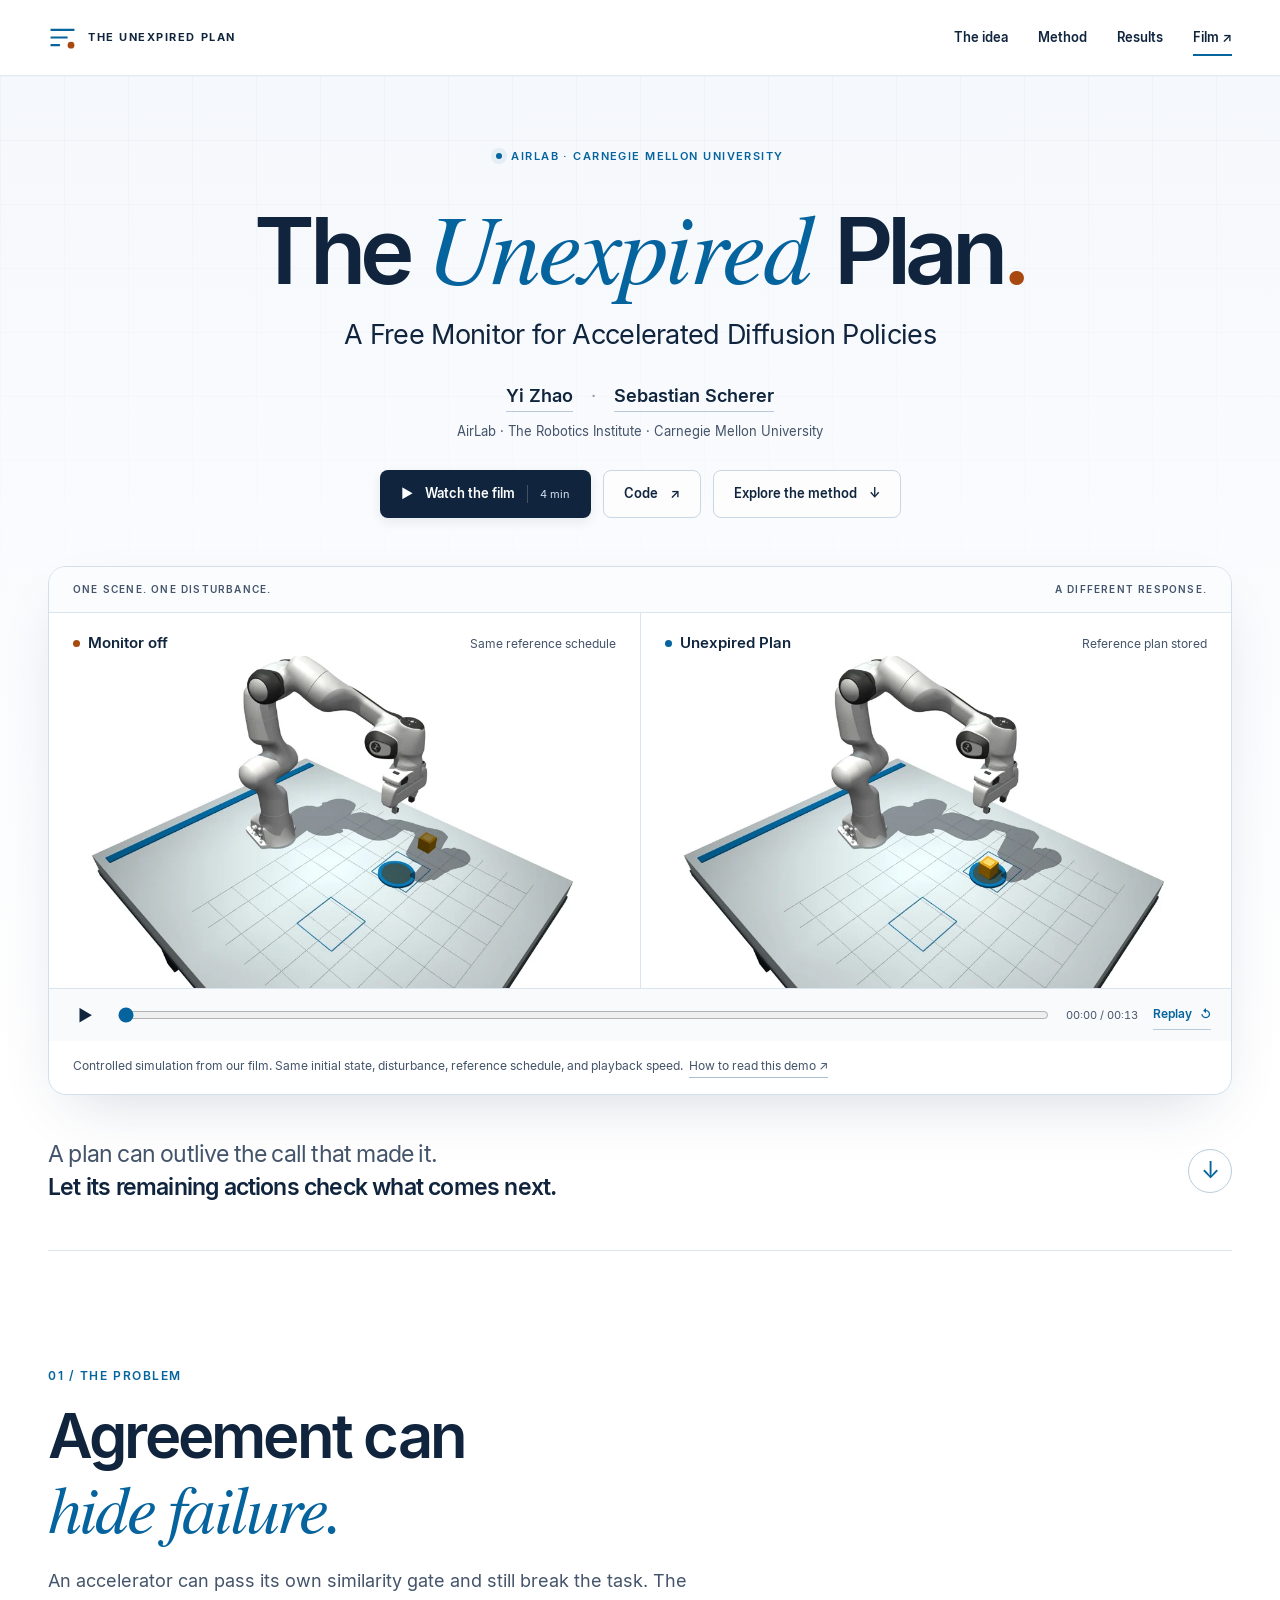
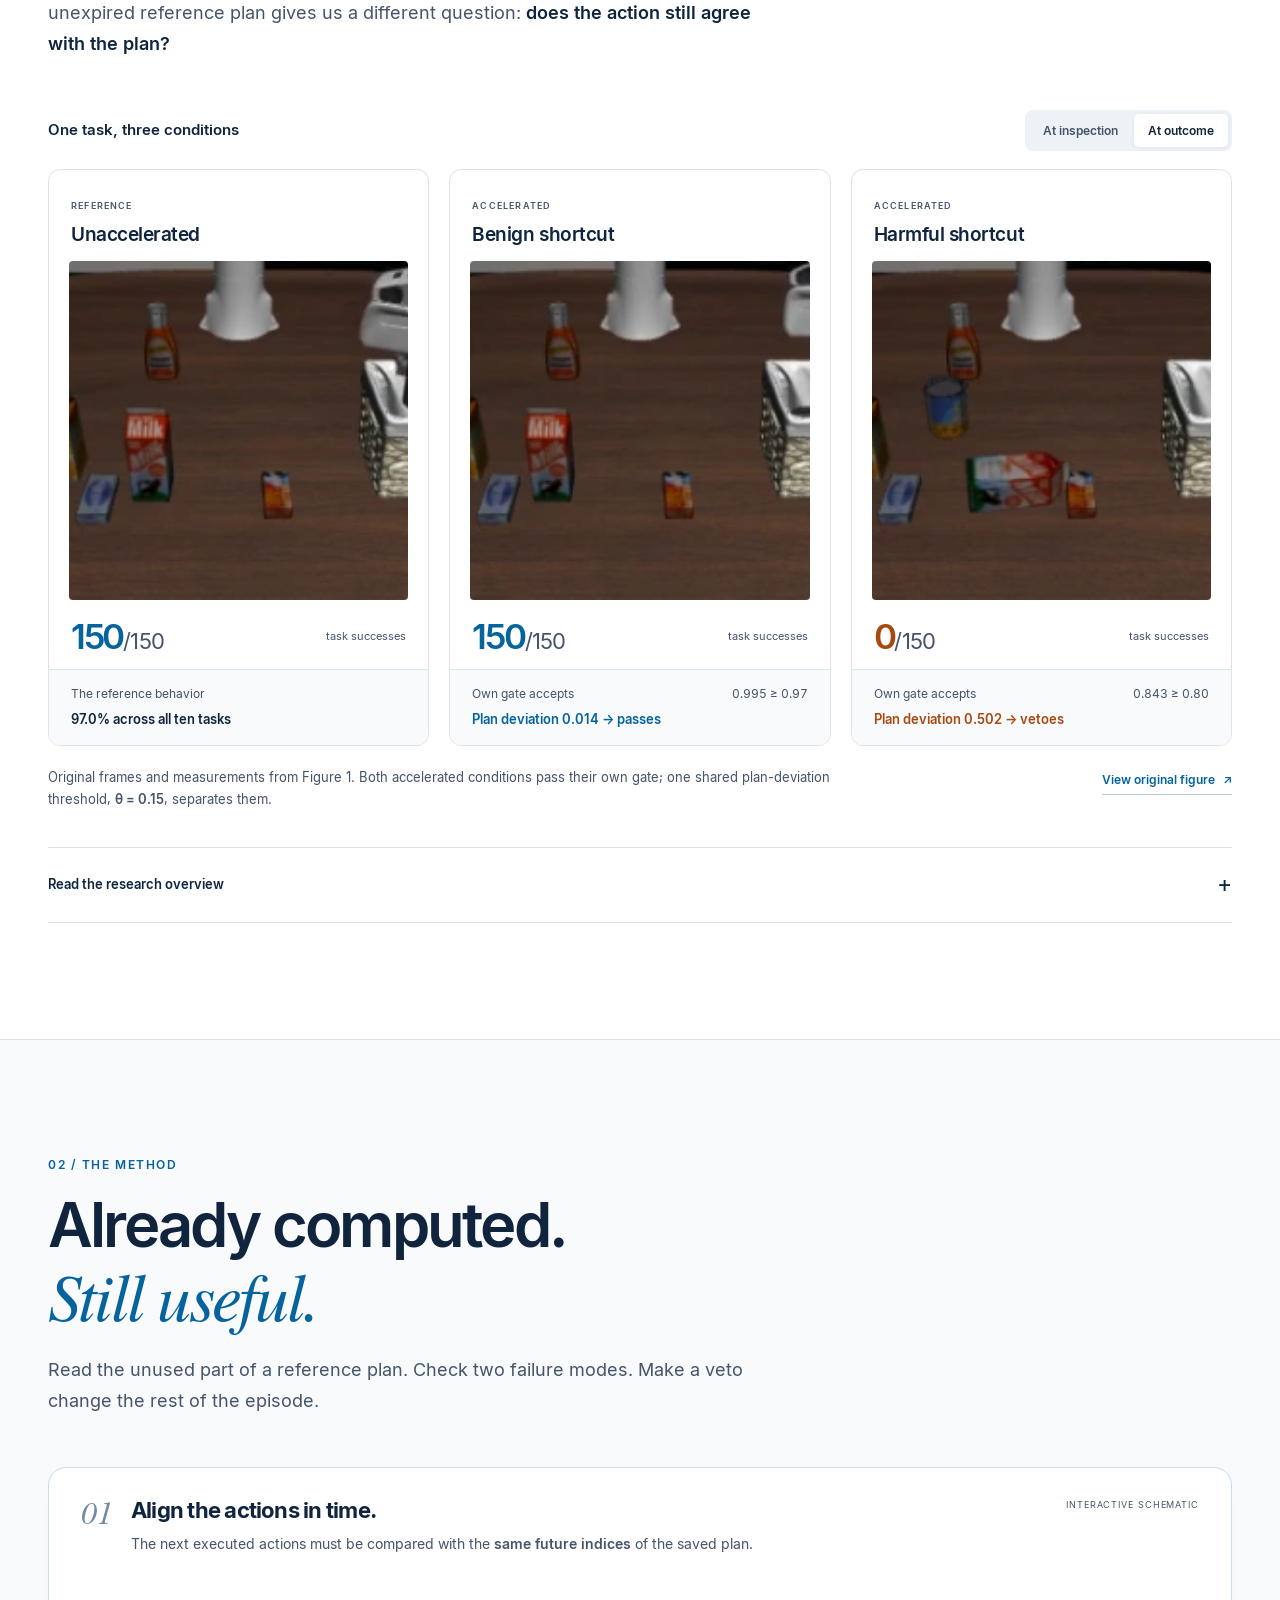
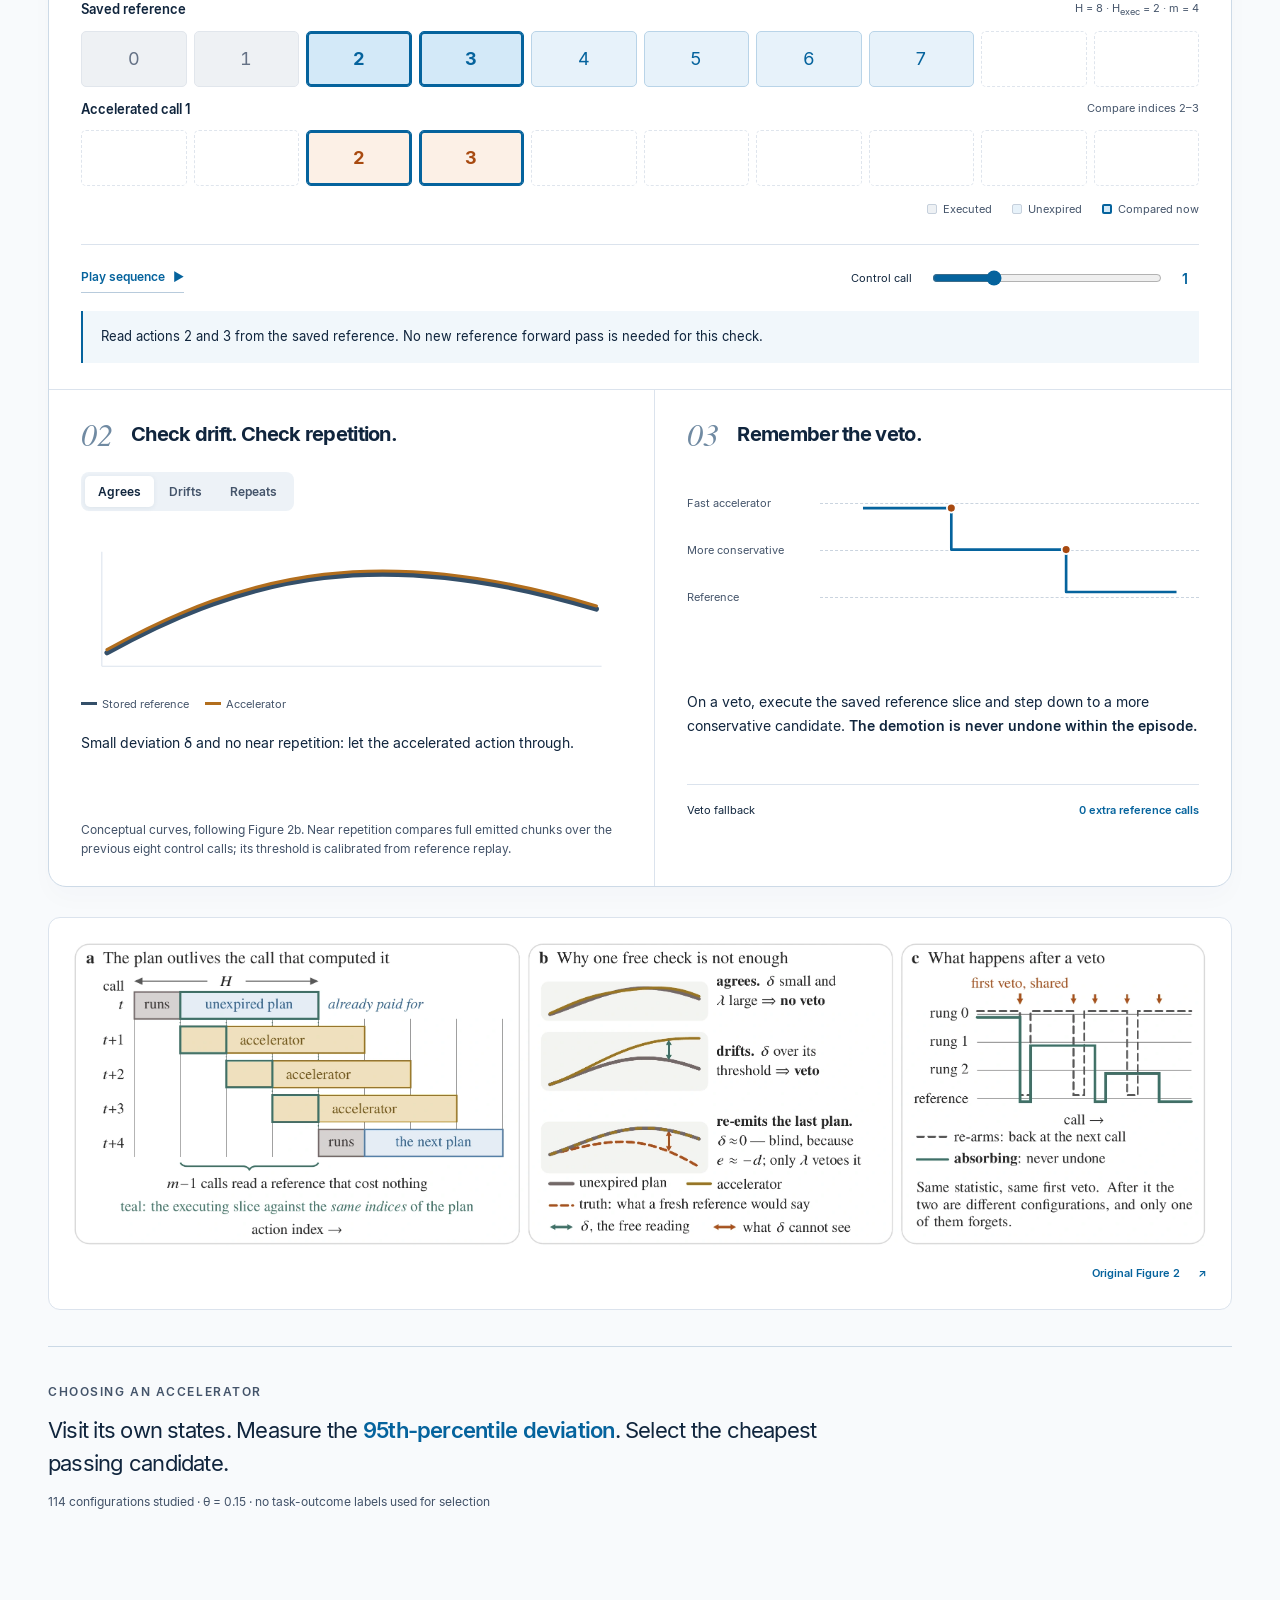
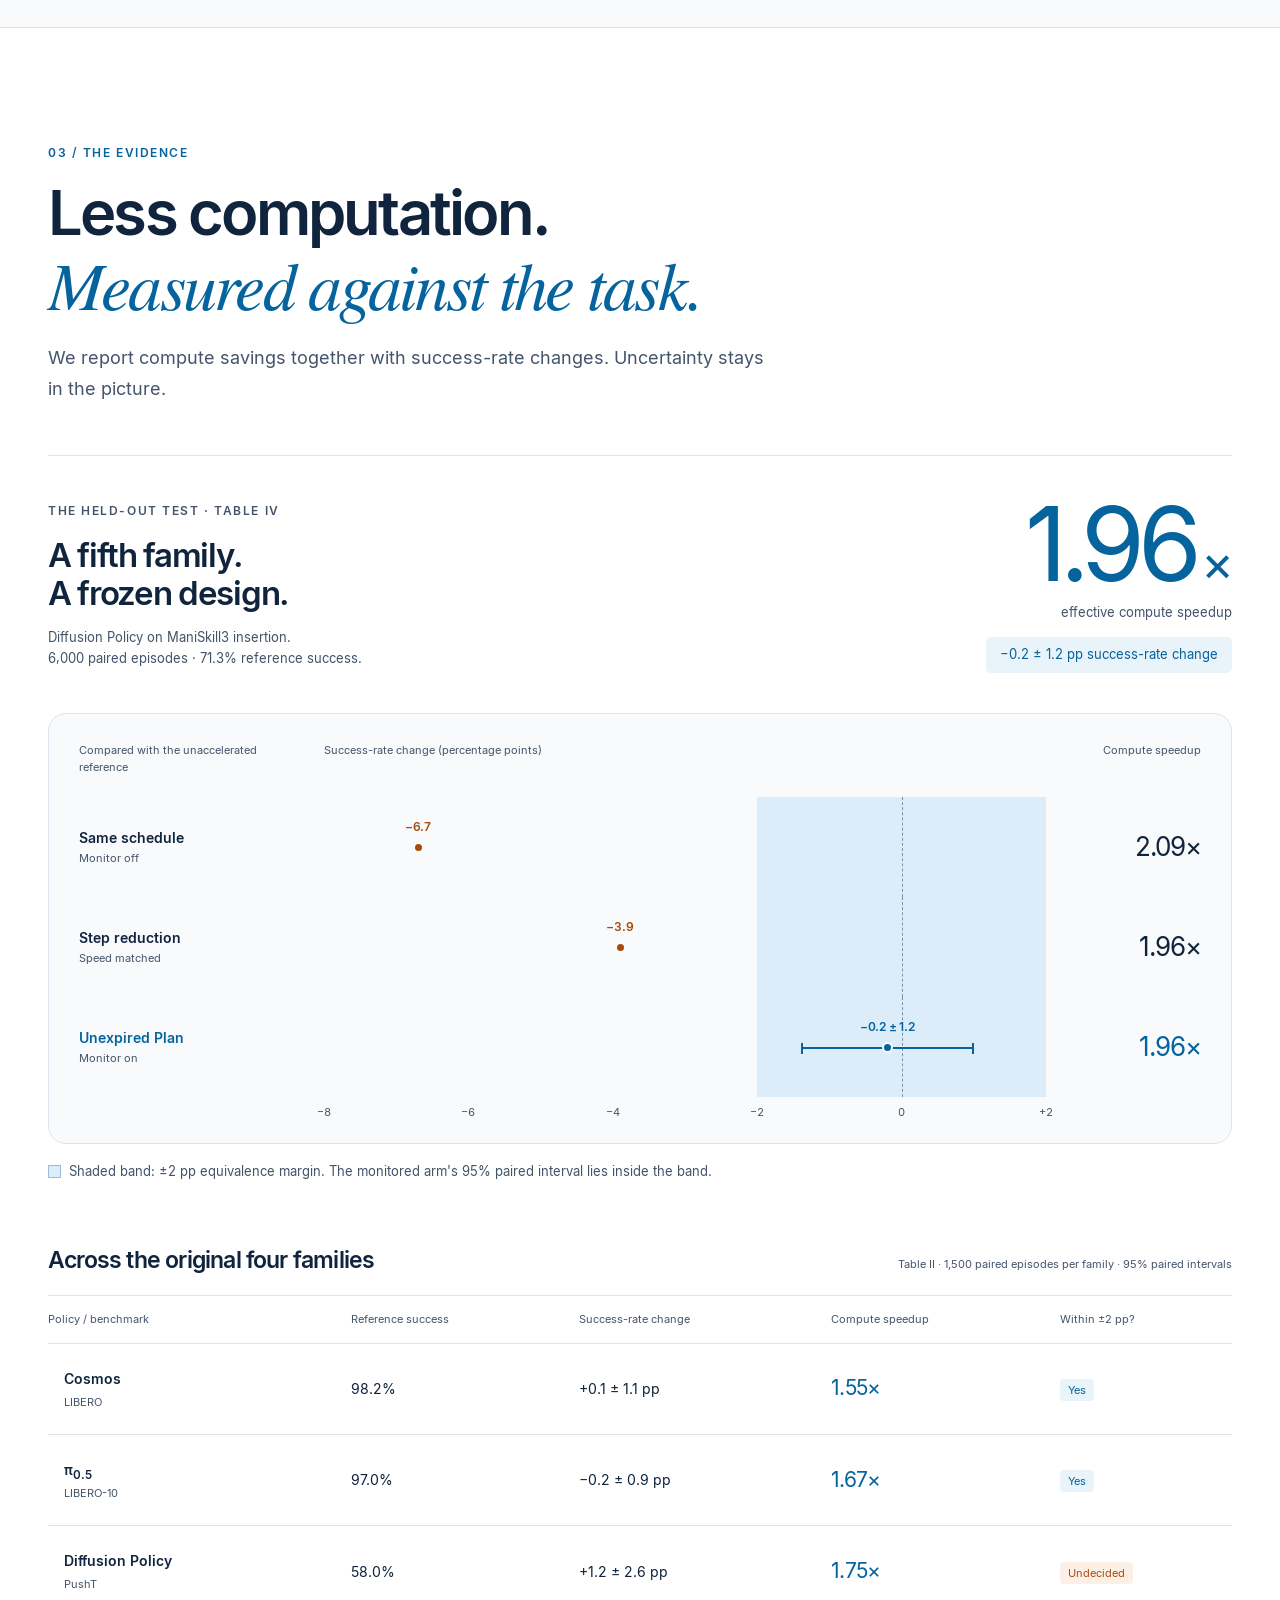
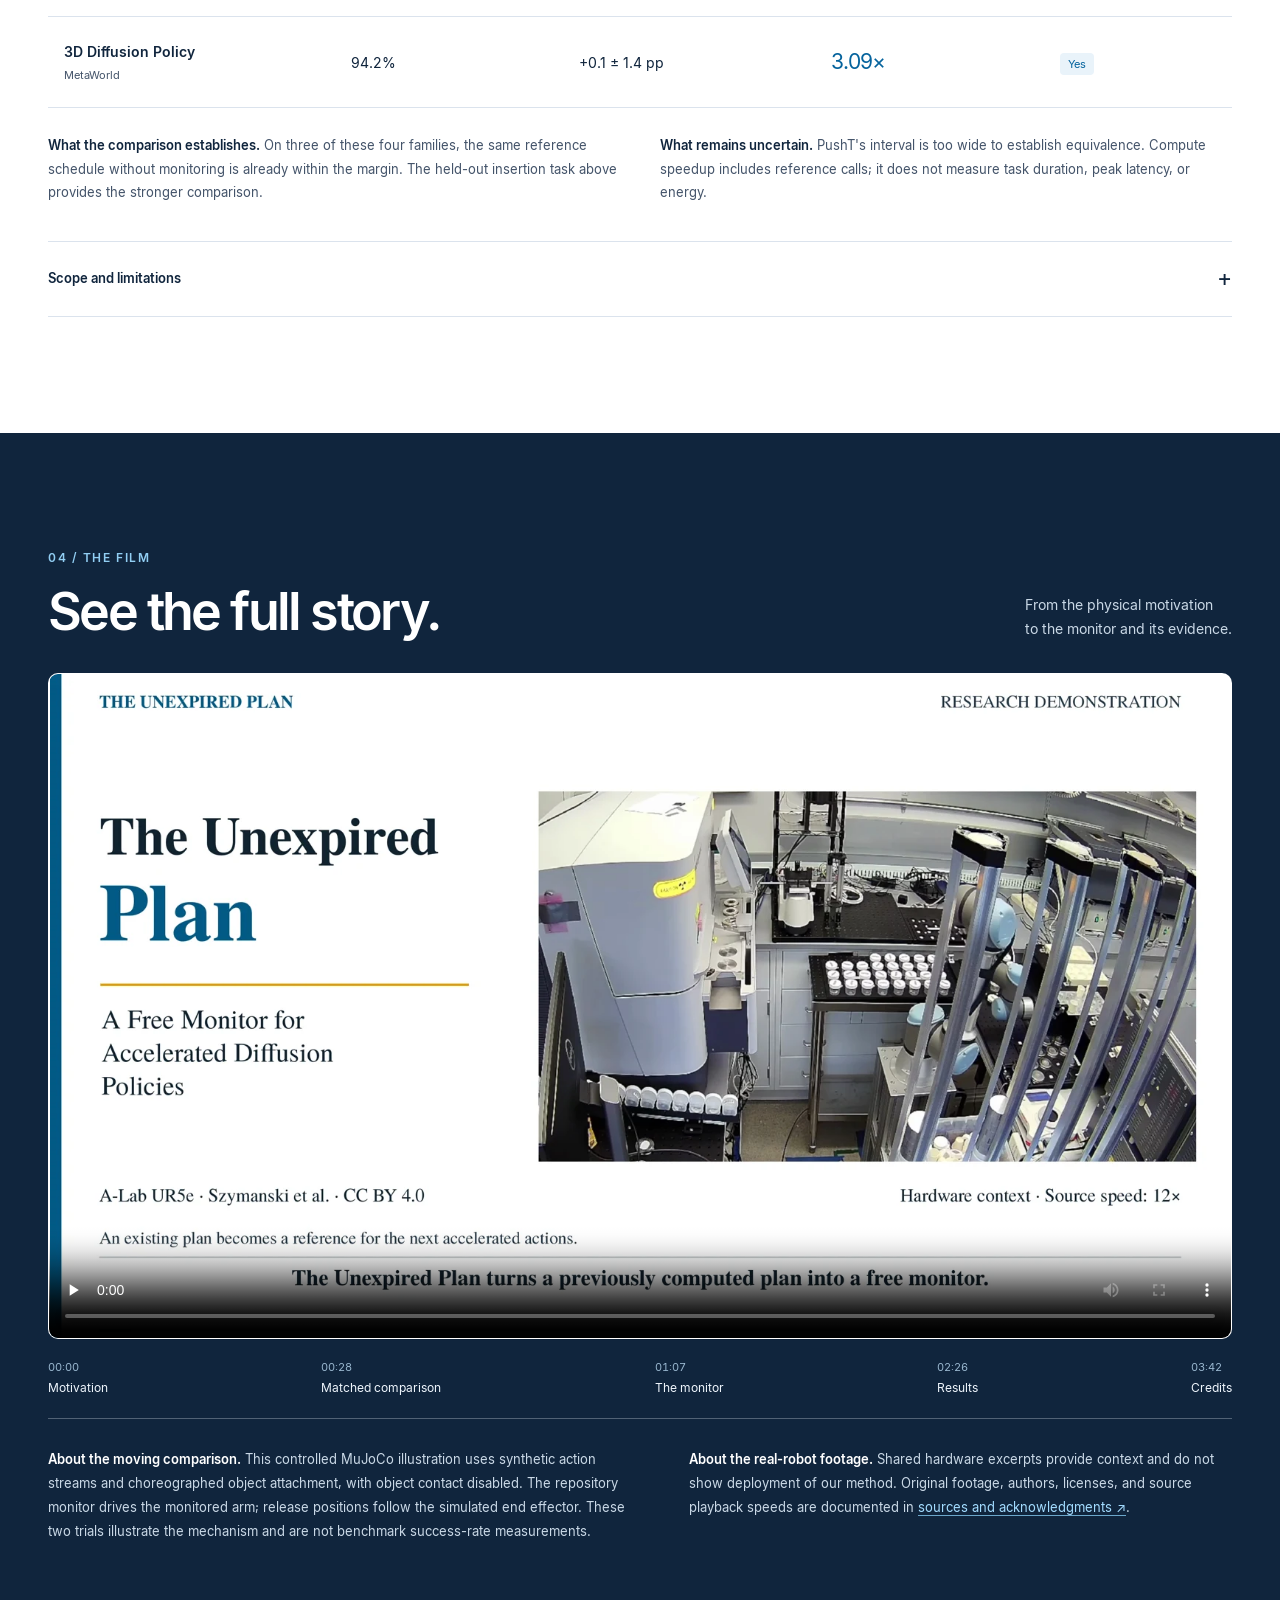
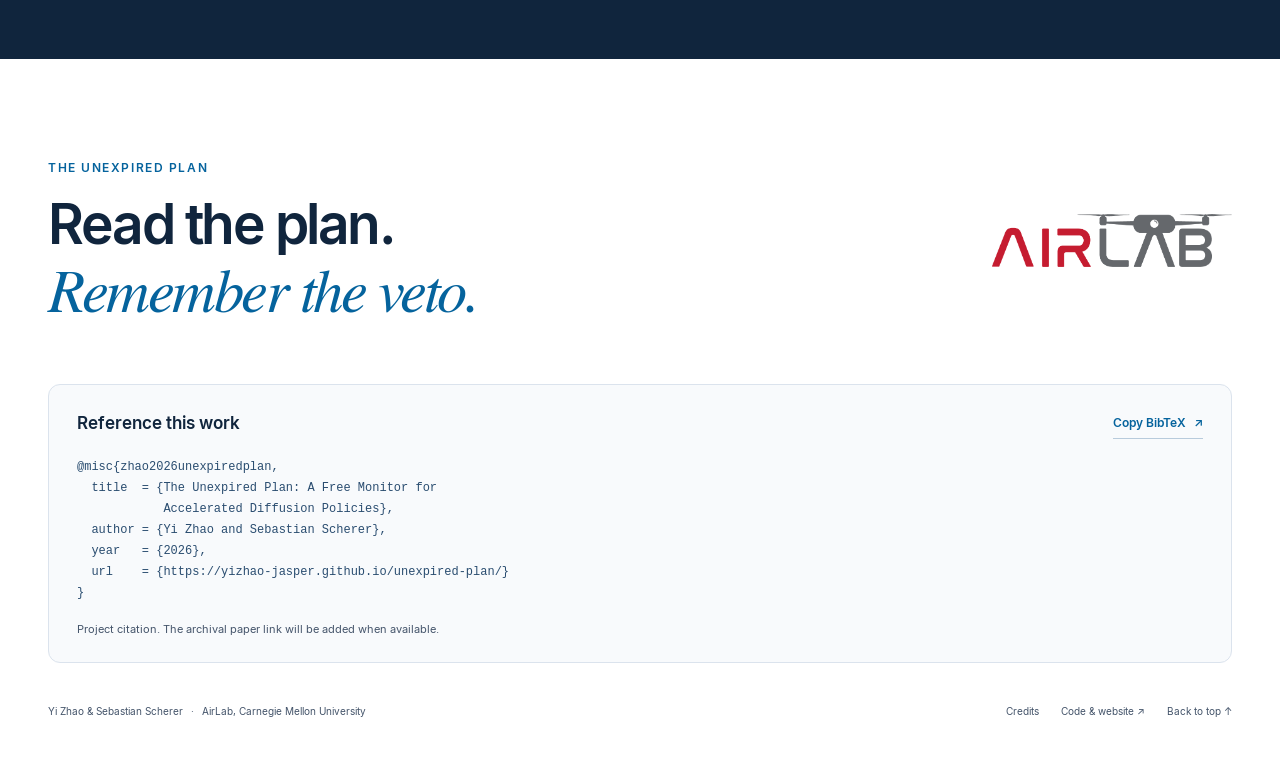
==== docs/index.html @ 1ed5f67c "Release paper-aligned monitor, research website, and V3 film" ====
<!doctype html>
<html lang="en">
<head>
  <meta charset="utf-8">
  <meta name="viewport" content="width=device-width,initial-scale=1">
  <meta name="theme-color" content="#f7f9fc">
  <meta name="description" content="The Unexpired Plan: a free monitor for accelerated diffusion policies. Reuse the unexecuted actions of a reference plan, detect drift and repetition, and remember the veto.">
  <meta property="og:type" content="website">
  <meta property="og:title" content="The Unexpired Plan">
  <meta property="og:description" content="A Free Monitor for Accelerated Diffusion Policies · Yi Zhao and Sebastian Scherer · AirLab, Carnegie Mellon University">
  <meta property="og:image" content="https://yizhao-jasper.github.io/unexpired-plan/assets/social.jpg">
  <meta property="og:url" content="https://yizhao-jasper.github.io/unexpired-plan/">
  <meta name="twitter:card" content="summary_large_image">
  <link rel="canonical" href="https://yizhao-jasper.github.io/unexpired-plan/">
  <link rel="icon" href="assets/favicon.svg" type="image/svg+xml">
  <link rel="preload" href="assets/fonts/Inter-Regular.ttf" as="font" type="font/ttf" crossorigin>
  <link rel="stylesheet" href="style.css">
  <script src="site.js" defer></script>
  <title>The Unexpired Plan · AirLab</title>
</head>
<body>
<a class="skip-link" href="#main">Skip to content</a>
<header class="site-header">
  <a class="wordmark" href="#" aria-label="The Unexpired Plan, top"><svg class="mark" viewBox="0 0 34 34" aria-hidden="true"><path d="M3 8h28M3 17h20M3 26h11"/><circle cx="27" cy="26" r="4"/></svg><span>THE UNEXPIRED PLAN</span></a>
  <nav aria-label="Main navigation"><a href="#idea">The idea</a><a href="#method">Method</a><a href="#results">Results</a><a href="#film">Film <span aria-hidden="true">↗</span></a></nav>
</header>
<main id="main">
  <section class="hero" aria-labelledby="title">
    <div class="hero-grid" aria-hidden="true"></div>
    <div class="hero-copy wrap">
      <p class="eyebrow"><span class="status-dot" aria-hidden="true"></span> AIRLAB · CARNEGIE MELLON UNIVERSITY</p>
      <h1 id="title">The <em>Unexpired</em> Plan<span class="title-dot">.</span></h1>
      <p class="subtitle">A Free Monitor for Accelerated Diffusion Policies</p>
      <p class="authors"><a href="https://github.com/YiZhao-Jasper">Yi Zhao</a><span aria-hidden="true">·</span><a href="https://www.ri.cmu.edu/ri-faculty/sebastian-scherer/">Sebastian Scherer</a></p>
      <p class="affiliation"><a href="https://theairlab.org/">AirLab</a> · <a href="https://www.ri.cmu.edu/">The Robotics Institute</a> · Carnegie Mellon University</p>
      <div class="hero-actions"><a class="button primary" href="#film"><span aria-hidden="true">▶</span> Watch the film <span class="button-detail">4 min</span></a><a class="button secondary" href="https://github.com/YiZhao-Jasper/unexpired-plan">Code <span aria-hidden="true">↗</span></a><a class="button secondary" href="#method">Explore the method <span aria-hidden="true">↓</span></a></div>
    </div>
    <div class="comparison wrap" id="comparison">
      <div class="comparison-top"><span class="micro">ONE SCENE. ONE DISTURBANCE.</span><span class="micro">A DIFFERENT RESPONSE.</span></div>
      <div class="paired-views">
        <figure class="trial off">
          <figcaption><span class="condition"><i aria-hidden="true"></i> Monitor off</span><span class="trial-state" id="off-state">Same reference schedule</span></figcaption>
          <video id="off-video" muted playsinline preload="metadata" poster="assets/media/failure-poster.webp" aria-label="Controlled MuJoCo illustration with monitoring disabled; the biased action stream misses the target"><source src="assets/media/failure.mp4" type="video/mp4"></video>
          <span class="outcome" id="off-outcome">Target missed</span>
        </figure>
        <figure class="trial on">
          <figcaption><span class="condition"><i aria-hidden="true"></i> Unexpired Plan</span><span class="trial-state" id="on-state">Reference plan stored</span></figcaption>
          <video id="on-video" muted playsinline preload="metadata" poster="assets/media/guarded-poster.webp" aria-label="Matched controlled MuJoCo illustration with monitoring enabled; stored-reference fallback and persistent demotion bring the object to the target"><source src="assets/media/guarded.mp4" type="video/mp4"></video>
          <span class="outcome" id="on-outcome">Target reached</span>
        </figure>
      </div>
      <div class="comparison-controls"><button class="icon-button" id="pair-play" type="button" aria-label="Play comparison">▶</button><label class="sr-only" for="pair-seek">Comparison time</label><input id="pair-seek" type="range" min="0" max="12.96" step="0.04" value="0"><span class="timecode" id="pair-time">00:00 / 00:13</span><button class="text-button" id="pair-replay" type="button">Replay <span aria-hidden="true">↺</span></button></div>
      <p class="comparison-caption">Controlled simulation from our film. Same initial state, disturbance, reference schedule, and playback speed. <a href="#illustration-note">How to read this demo <span aria-hidden="true">↗</span></a></p>
    </div>
    <div class="hero-takeaway wrap"><p>A plan can outlive the call that made it.<br><strong>Let its remaining actions check what comes next.</strong></p><a href="#idea" class="round-link" aria-label="Read the idea">↓</a></div>
  </section>

  <section class="section wrap" id="idea" aria-labelledby="idea-title">
    <div class="section-heading"><p class="eyebrow">01 / THE PROBLEM</p><h2 id="idea-title">Agreement can<br><em>hide failure.</em></h2><p class="section-lead">An accelerator can pass its own similarity gate and still break the task. The unexpired reference plan gives us a different question: <strong>does the action still agree with the plan?</strong></p></div>
    <div class="evidence-toolbar"><p>One task, three conditions</p><div class="segmented" role="group" aria-label="Select original paper frames"><button type="button" data-phase="inspection" aria-pressed="false">At inspection</button><button class="active" type="button" data-phase="outcome" aria-pressed="true">At outcome</button></div></div>
    <div class="evidence-grid" data-phase="outcome">
      <article class="evidence-case reference"><div class="case-head"><span class="micro">REFERENCE</span><h3>Unaccelerated</h3></div><div class="paper-frame"><img src="assets/figures/reference-outcome.webp" data-inspection="assets/figures/reference-inspection.webp" data-outcome="assets/figures/reference-outcome.webp" alt="Unaccelerated reference: successful final task state from Figure 1" width="256" height="256" loading="lazy"></div><div class="case-result"><strong>150<span>/150</span></strong><span>task successes</span></div><div class="case-reading"><span>The reference behavior</span><strong>97.0% across all ten tasks</strong></div></article>
      <article class="evidence-case benign"><div class="case-head"><span class="micro">ACCELERATED</span><h3>Benign shortcut</h3></div><div class="paper-frame"><img src="assets/figures/benign-outcome.webp" data-inspection="assets/figures/benign-inspection.webp" data-outcome="assets/figures/benign-outcome.webp" alt="Benign acceleration: successful final task state from Figure 1" width="256" height="256" loading="lazy"></div><div class="case-result"><strong>150<span>/150</span></strong><span>task successes</span></div><div class="case-reading"><span>Own gate accepts <b>0.995 ≥ 0.97</b></span><strong class="blue">Plan deviation 0.014 → passes</strong></div></article>
      <article class="evidence-case harmful"><div class="case-head"><span class="micro">ACCELERATED</span><h3>Harmful shortcut</h3></div><div class="paper-frame"><img src="assets/figures/harmful-outcome.webp" data-inspection="assets/figures/harmful-inspection.webp" data-outcome="assets/figures/harmful-outcome.webp" alt="Harmful acceleration: failed final task state from Figure 1" width="256" height="256" loading="lazy"></div><div class="case-result"><strong>0<span>/150</span></strong><span>task successes</span></div><div class="case-reading"><span>Own gate accepts <b>0.843 ≥ 0.80</b></span><strong class="orange">Plan deviation 0.502 → vetoes</strong></div></article>
    </div>
    <div class="figure-caption"><p>Original frames and measurements from Figure 1. Both accelerated conditions pass their own gate; one shared plan-deviation threshold, <strong>θ = 0.15</strong>, separates them.</p><button class="text-button" type="button" data-figure="evidence">View original figure <span aria-hidden="true">↗</span></button></div>
    <details class="abstract"><summary>Read the research overview <span aria-hidden="true">+</span></summary><div><p>Action-chunking diffusion policies predict more actions than they immediately execute. After a full reference call, those unexecuted actions remain available. We use them to monitor accelerated calls at matching future action indices, with no additional reference forward pass for the check.</p><p>The monitor combines normalized action deviation with a near-repetition check. A veto executes the corresponding stored reference slice and permanently demotes the accelerator for the episode. Candidates are selected using the tail of their on-policy deviation distribution, without task-outcome labels.</p><p>The paper studies 114 accelerator configurations across four policy families, then tests a frozen design on a fifth, held-out insertion setting. The results quantify effective compute savings, paired success-rate differences, and the limits of monitoring with an aging reference.</p></div></details>
  </section>

  <section class="method-section" id="method" aria-labelledby="method-title">
    <div class="wrap section">
      <div class="section-heading"><p class="eyebrow">02 / THE METHOD</p><h2 id="method-title">Already computed.<br><em>Still useful.</em></h2><p class="section-lead">Read the unused part of a reference plan. Check two failure modes. Make a veto change the rest of the episode.</p></div>
      <div class="method-lab">
        <div class="method-intro"><span class="step-number">01</span><div><h3>Align the actions in time.</h3><p>The next executed actions must be compared with the <strong>same future indices</strong> of the saved plan.</p></div><span class="lab-label">INTERACTIVE SCHEMATIC</span></div>
        <div class="plan-lab">
          <div class="plan-label"><span id="reference-label">Saved reference</span><span>H = 8 · H<sub>exec</sub> = 2 · m = 4</span></div>
          <div class="plan-row" id="reference-plan" aria-label="Reference action indices"></div>
          <div class="plan-label"><span id="proposal-label">Accelerated call 1</span><span class="blue" id="alignment-note">Compare indices 2–3</span></div>
          <div class="plan-row proposal-row" id="proposal-plan" aria-label="Accelerated action indices"></div>
          <div class="plan-key"><span><i class="key-past"></i>Executed</span><span><i class="key-plan"></i>Unexpired</span><span><i class="key-active"></i>Compared now</span></div>
          <div class="call-control"><button class="text-button" id="plan-play" type="button">Play sequence <span aria-hidden="true">▶</span></button><label for="call-step">Control call</label><input type="range" id="call-step" min="0" max="4" step="1" value="1"><output for="call-step" id="call-output">1</output></div>
          <p id="call-explanation" class="lab-explanation" aria-live="polite">Read actions 2 and 3 from the saved reference. No new reference forward pass is needed for this check.</p>
        </div>
        <div class="method-bottom">
          <article class="check-lab"><div class="method-intro"><span class="step-number">02</span><div><h3>Check drift. Check repetition.</h3></div></div><div class="segmented checks-tabs" role="group" aria-label="Choose a monitor case"><button class="active" type="button" data-check="agree" aria-pressed="true">Agrees</button><button type="button" data-check="drift" aria-pressed="false">Drifts</button><button type="button" data-check="repeat" aria-pressed="false">Repeats</button></div><svg id="check-plot" viewBox="0 0 520 150" role="img" aria-labelledby="check-svg-title"><title id="check-svg-title">Schematic action curves: reference and accelerated proposal agree</title><path class="plot-guide" d="M20 130H500 M20 20V130"/><path class="reference-curve" d="M25 117C160 42 289 13 495 75"/><path class="truth-curve" id="truth-curve" d="M25 117C160 88 289 70 495 134"/><path class="proposal-curve" id="proposal-curve" d="M25 114C160 39 289 10 495 72"/></svg><div class="curve-key"><span><i class="ref-line"></i>Stored reference</span><span><i class="accel-line"></i>Accelerator</span><span id="truth-key" hidden><i class="truth-line"></i>Fresh reference (not observed)</span></div><p id="check-explanation" aria-live="polite">Small deviation δ and no near repetition: let the accelerated action through.</p><p class="small-note">Conceptual curves, following Figure 2b. Near repetition compares full emitted chunks over the previous eight control calls; its threshold is calibrated from reference replay.</p></article>
          <article class="response-lab"><div class="method-intro"><span class="step-number">03</span><div><h3>Remember the veto.</h3></div></div><div class="response-diagram"><div><span class="ladder-label">Fast accelerator</span><span class="ladder-bar rung-one"></span></div><div><span class="ladder-label">More conservative</span><span class="ladder-bar rung-two"></span></div><div><span class="ladder-label">Reference</span><span class="ladder-bar rung-three"></span></div><svg viewBox="0 0 440 120" aria-hidden="true"><path d="M60 12H160V59H290V107H415"/><circle cx="160" cy="12" r="5"/><circle cx="290" cy="59" r="5"/></svg></div><p>On a veto, execute the saved reference slice and step down to a more conservative candidate. <strong>The demotion is never undone within the episode.</strong></p><div class="response-callout"><span>Veto fallback</span><strong>0 extra reference calls</strong></div></article>
        </div>
      </div>
      <figure class="paper-method"><button type="button" class="figure-button" data-figure="method" aria-label="Enlarge the original method figure"><img src="assets/figures/method.webp" alt="Original Figure 2: temporal alignment with the unexpired plan; agreement, drift and repetition checks; absorbing demotion after a veto" width="3200" height="862" loading="lazy"><span>Original Figure 2 <span aria-hidden="true">↗</span></span></button></figure>
      <div class="selection-strip"><span class="micro">CHOOSING AN ACCELERATOR</span><p>Visit its own states. Measure the <strong>95th-percentile deviation</strong>. Select the cheapest passing candidate.</p><span class="selection-footnote">114 configurations studied · θ = 0.15 · no task-outcome labels used for selection</span></div>
    </div>
  </section>

  <section class="section wrap" id="results" aria-labelledby="results-title">
    <div class="section-heading"><p class="eyebrow">03 / THE EVIDENCE</p><h2 id="results-title">Less computation.<br><em>Measured against the task.</em></h2><p class="section-lead">We report compute savings together with success-rate changes. Uncertainty stays in the picture.</p></div>
    <div class="heldout-heading"><div><span class="micro">THE HELD-OUT TEST · TABLE IV</span><h3>A fifth family.<br>A frozen design.</h3><p>Diffusion Policy on ManiSkill3 insertion.<br>6,000 paired episodes · 71.3% reference success.</p></div><div class="headline-stat"><strong>1.96<span>×</span></strong><span>effective compute speedup</span><p>−0.2 ± 1.2 pp success-rate change</p></div></div>
    <div class="heldout-chart" role="img" aria-label="ManiSkill3 held-out comparison. Schedule only: minus 6.7 percentage points at 2.09 times compute speedup. Speed-matched step reduction: minus 3.9 points at 1.96 times. Unexpired Plan: minus 0.2 plus or minus 1.2 points at 1.96 times, within the plus or minus 2 point equivalence margin.">
      <div class="chart-column-head"><span>Compared with the unaccelerated reference</span><span>Success-rate change (percentage points)</span><span>Compute speedup</span></div>
      <div class="result-chart-row"><div class="row-name">Same schedule<span>Monitor off</span></div><div class="plot-area"><div class="margin-band"></div><div class="zero-line"></div><div class="estimate baseline" style="--point:13%"><i></i><b>−6.7</b></div></div><strong class="row-speed">2.09×</strong></div>
      <div class="result-chart-row"><div class="row-name">Step reduction<span>Speed matched</span></div><div class="plot-area"><div class="margin-band"></div><div class="zero-line"></div><div class="estimate baseline" style="--point:41%"><i></i><b>−3.9</b></div></div><strong class="row-speed">1.96×</strong></div>
      <div class="result-chart-row ours"><div class="row-name">Unexpired Plan<span>Monitor on</span></div><div class="plot-area"><div class="margin-band"></div><div class="zero-line"></div><div class="interval" style="--left:66%;--width:24%"></div><div class="estimate" style="--point:78%"><i></i><b>−0.2 ± 1.2</b></div></div><strong class="row-speed">1.96×</strong></div>
      <div class="chart-axis"><span></span><div><span>−8</span><span>−6</span><span>−4</span><span>−2</span><span>0</span><span>+2</span></div><span></span></div>
    </div>
    <p class="chart-note"><span class="margin-swatch" aria-hidden="true"></span> Shaded band: ±2 pp equivalence margin. The monitored arm's 95% paired interval lies inside the band.</p>

    <div class="family-heading"><h3>Across the original four families</h3><p>Table II · 1,500 paired episodes per family · 95% paired intervals</p></div>
    <div class="table-scroll" tabindex="0" role="region" aria-label="Results across four policy families"><table><thead><tr><th scope="col">Policy / benchmark</th><th scope="col">Reference success</th><th scope="col">Success-rate change</th><th scope="col">Compute speedup</th><th scope="col">Within ±2 pp?</th></tr></thead><tbody>
      <tr><th scope="row">Cosmos <span>LIBERO</span></th><td>98.2%</td><td>+0.1 ± 1.1 pp</td><td class="table-speed">1.55×</td><td><span class="verdict">Yes</span></td></tr>
      <tr><th scope="row">π<sub>0.5</sub> <span>LIBERO-10</span></th><td>97.0%</td><td>−0.2 ± 0.9 pp</td><td class="table-speed">1.67×</td><td><span class="verdict">Yes</span></td></tr>
      <tr><th scope="row">Diffusion Policy <span>PushT</span></th><td>58.0%</td><td>+1.2 ± 2.6 pp</td><td class="table-speed">1.75×</td><td><span class="verdict undecided">Undecided</span></td></tr>
      <tr><th scope="row">3D Diffusion Policy <span>MetaWorld</span></th><td>94.2%</td><td>+0.1 ± 1.4 pp</td><td class="table-speed">3.09×</td><td><span class="verdict">Yes</span></td></tr>
    </tbody></table></div>
    <div class="result-notes"><p><strong>What the comparison establishes.</strong> On three of these four families, the same reference schedule without monitoring is already within the margin. The held-out insertion task above provides the stronger comparison.</p><p><strong>What remains uncertain.</strong> PushT's interval is too wide to establish equivalence. Compute speedup includes reference calls; it does not measure task duration, peak latency, or energy.</p></div>
    <details class="scope-notes"><summary>Scope and limitations <span aria-hidden="true">+</span></summary><div><p>All closed-loop evaluations reported in the paper are in simulation. A reference plan uses an older observation; a small persistent bias may remain below the per-call threshold. Guarding every call does not guarantee zero errors or distribution-free safety.</p><p>The first four policy families informed the design. Only the fifth family was held out after the design was frozen. Reference calls are refreshed at m = ⌊H / H<sub>exec</sub>⌋ to preserve coverage; delaying refresh creates uncovered calls and changes the compute tradeoff.</p></div></details>
  </section>

  <section class="film-section" id="film" aria-labelledby="film-title"><div class="wrap section">
    <div class="film-heading"><div><p class="eyebrow">04 / THE FILM</p><h2 id="film-title">See the full story.</h2></div><p>From the physical motivation<br>to the monitor and its evidence.</p></div>
    <video id="film-video" controls playsinline preload="none" poster="assets/media/film-poster.webp" aria-label="The Unexpired Plan, four-minute research film with English male narration"><source src="assets/media/unexpired-plan-film.mp4" type="video/mp4"><track kind="captions" src="assets/media/unexpired-plan.en.vtt" srclang="en" label="English">Your browser does not support embedded video. <a href="assets/media/unexpired-plan-film.mp4">Download the film.</a></video>
    <div class="film-chapters" aria-label="Film chapters"><button type="button" data-time="0"><span>00:00</span> Motivation</button><button type="button" data-time="28"><span>00:28</span> Matched comparison</button><button type="button" data-time="67"><span>01:07</span> The monitor</button><button type="button" data-time="146"><span>02:26</span> Results</button><button type="button" data-time="222"><span>03:42</span> Credits</button></div>
    <div class="film-notes"><p id="illustration-note"><strong>About the moving comparison.</strong> This controlled MuJoCo illustration uses synthetic action streams and choreographed object attachment, with object contact disabled. The repository monitor drives the monitored arm; release positions follow the simulated end effector. These two trials illustrate the mechanism and are not benchmark success-rate measurements.</p><p><strong>About the real-robot footage.</strong> Shared hardware excerpts provide context and do not show deployment of our method. Original footage, authors, licenses, and source playback speeds are documented in <a href="credits.html">sources and acknowledgments <span aria-hidden="true">↗</span></a>.</p></div>
  </div></section>

  <section class="closing wrap"><div><p class="eyebrow">THE UNEXPIRED PLAN</p><h2>Read the plan.<br><em>Remember the veto.</em></h2></div><a class="airlab-link" href="https://theairlab.org/"><img src="assets/airlab.png" alt="AirLab, Carnegie Mellon University" width="240" height="72" loading="lazy"></a></section>
  <section class="citation wrap" aria-labelledby="citation-title"><div class="citation-heading"><h3 id="citation-title">Reference this work</h3><button class="text-button" id="copy-citation" type="button">Copy BibTeX <span aria-hidden="true">↗</span></button></div><pre id="bibtex">@misc{zhao2026unexpiredplan,
  title  = {The Unexpired Plan: A Free Monitor for
            Accelerated Diffusion Policies},
  author = {Yi Zhao and Sebastian Scherer},
  year   = {2026},
  url    = {https://yizhao-jasper.github.io/unexpired-plan/}
}</pre><p class="small-note">Project citation. The archival paper link will be added when available.</p><p class="sr-only" id="copy-status" role="status"></p></section>
</main>
<footer class="site-footer wrap"><p>Yi Zhao &amp; Sebastian Scherer <span>·</span> AirLab, Carnegie Mellon University</p><div><a href="credits.html">Credits</a><a href="https://github.com/YiZhao-Jasper/unexpired-plan">Code &amp; website <span aria-hidden="true">↗</span></a><a href="#">Back to top ↑</a></div></footer>
<dialog id="figure-dialog" aria-labelledby="figure-title"><div class="dialog-bar"><h2 id="figure-title">Original paper figure</h2><button class="icon-button" id="close-figure" type="button" aria-label="Close enlarged figure">×</button></div><div class="dialog-image"><img id="enlarged-figure" alt=""></div><p>Original author-provided figure. Pinch or scroll to inspect details. <a id="figure-download" href="assets/figures/method.svg" target="_blank" rel="noopener">Open vector figure ↗</a></p></dialog>
</body>
</html>
---- docs/style.css ----
@font-face{font-family:Inter;src:url('assets/fonts/Inter-Regular.ttf') format('truetype');font-weight:400;font-display:swap}
@font-face{font-family:Inter;src:url('assets/fonts/Inter-SemiBold.ttf') format('truetype');font-weight:600;font-display:swap}
@font-face{font-family:Inter;src:url('assets/fonts/Inter-Bold.ttf') format('truetype');font-weight:700;font-display:swap}
@font-face{font-family:Termes;src:url('assets/fonts/Termes-regular.ttf') format('truetype');font-weight:400;font-display:swap}
@font-face{font-family:Termes;src:url('assets/fonts/Termes-italic.ttf') format('truetype');font-weight:400;font-style:italic;font-display:swap}
:root{--ink:#10253d;--muted:#44546a;--blue:#05639d;--bright:#087cb9;--orange:#a84a10;--paper:#f8fafc;--line:#dbe3ed;--ice:#e9f3fa;--warm:#fcf0e6;--radius:18px;--max:1200px}
*,*::before,*::after{box-sizing:border-box}html{scroll-behavior:smooth;scroll-padding-top:90px}body{margin:0;background:#fff;color:var(--ink);font-family:Inter,Arial,sans-serif;font-size:17px;line-height:1.65;-webkit-font-smoothing:antialiased}button,input{font:inherit}button,a,input{-webkit-tap-highlight-color:transparent}button{cursor:pointer}a{color:inherit;text-decoration:none}a:hover{color:var(--blue)}a:focus-visible,button:focus-visible,input:focus-visible,summary:focus-visible,[tabindex]:focus-visible{outline:3px solid #d36828;outline-offset:5px}img,video,svg{max-width:100%}img,video{display:block}button{color:inherit}h1,h2,h3,p,figure{margin:0}h1,h2,h3{line-height:1.12}strong,b{font-weight:600}sub{line-height:0}button{border:0}em{font-family:Termes,Georgia,serif;font-weight:400}.wrap{width:min(var(--max),calc(100% - 96px));margin-inline:auto}.section{padding-top:116px;padding-bottom:116px}.eyebrow,.micro{font-size:12px;letter-spacing:.13em;font-weight:600;line-height:1.5}.eyebrow{color:var(--blue)}.micro{color:var(--muted)}.small-note{font-size:13px;line-height:1.6;color:var(--muted)}.sr-only{position:absolute;width:1px;height:1px;overflow:hidden;clip:rect(0,0,0,0);white-space:nowrap}.skip-link{position:fixed;z-index:30;top:10px;left:15px;padding:8px 15px;background:white;transform:translateY(-150%)}.skip-link:focus{transform:none}.site-header{height:76px;border-bottom:1px solid #dbe3edb3;display:flex;align-items:center;justify-content:space-between;padding:0 48px;background:#ffffffed;position:sticky;top:0;z-index:10;backdrop-filter:blur(16px)}.wordmark{display:flex;align-items:center;gap:11px;font-size:11px;letter-spacing:.14em;font-weight:700}.mark{width:29px;height:29px;stroke:var(--blue);stroke-width:2.5;fill:none}.mark circle{fill:var(--orange);stroke:none}.site-header nav{display:flex;gap:30px;align-items:center;font-size:13px;font-weight:600}.site-header nav a{position:relative;padding:8px 0}.site-header nav a::after{content:'';position:absolute;left:0;bottom:0;width:0;height:2px;background:var(--blue);transition:width .2s}.site-header nav a:hover::after,.site-header nav a.current::after{width:100%}
.hero{position:relative;padding-top:72px;background:linear-gradient(180deg,#f5f8fc 0%,#fff 88%);overflow:hidden}.hero-grid{position:absolute;inset:0 0 auto;height:550px;background-image:linear-gradient(#5882b20b 1px,transparent 1px),linear-gradient(90deg,#5882b20b 1px,transparent 1px);background-size:64px 64px;mask-image:linear-gradient(#000,transparent);pointer-events:none}.hero-copy{position:relative;text-align:center}.hero .eyebrow{display:flex;align-items:center;justify-content:center;gap:9px;font-size:11px}.status-dot{width:6px;height:6px;border-radius:50%;background:var(--blue);box-shadow:0 0 0 5px #05639d12}.hero h1{font-size:clamp(58px,7.2vw,99px);font-weight:600;letter-spacing:-.064em;margin-top:26px;line-height:1.08}.hero h1 em{letter-spacing:-.035em;color:var(--blue);font-size:1.08em}.title-dot{color:var(--orange)}.subtitle{font-size:clamp(19px,2.15vw,27px);letter-spacing:-.025em;line-height:1.4;margin-top:16px}.authors{display:flex;justify-content:center;gap:18px;align-items:center;margin-top:27px;font-size:18px;font-weight:600}.authors a{border-bottom:1px solid #b9c9d9}.authors>span{font-weight:400;color:#8795a8}.affiliation{font-size:13px;color:var(--muted);margin-top:9px}.hero-actions{display:flex;justify-content:center;gap:12px;margin:28px 0 48px}.button{display:inline-flex;align-items:center;justify-content:center;gap:12px;min-height:48px;border-radius:8px;padding:11px 20px;font-size:13px;font-weight:600;border:1px solid transparent;transition:background .2s,transform .2s}.button:hover{transform:translateY(-2px)}.button.primary{background:var(--ink);color:#fff;box-shadow:0 4px 12px #152b4315}.button.primary:hover{background:var(--blue)}.button.secondary{border-color:#c9d6e3;background:#ffffffaa}.button-detail{font-size:11px;font-weight:400;color:#d3e1ee;padding-left:12px;border-left:1px solid #ffffff35}.comparison{position:relative;box-shadow:0 24px 60px -24px #1a365d35;border:1px solid #d3dfeb;background:white;border-radius:var(--radius);overflow:hidden}.comparison-top{display:flex;justify-content:space-between;padding:15px 24px;border-bottom:1px solid var(--line);background:#fafcfe}.comparison-top .micro{font-size:10px;letter-spacing:.12em}.paired-views{display:grid;grid-template-columns:1fr 1fr}.trial{position:relative;min-width:0}.trial+.trial{border-left:1px solid var(--line)}.trial figcaption{display:flex;justify-content:space-between;align-items:center;gap:12px;padding:18px 24px 0;position:relative;z-index:1}.condition{font-size:15px;font-weight:600;display:flex;align-items:center;gap:8px;white-space:nowrap}.condition i{display:inline-block;width:7px;height:7px;border-radius:50%;background:var(--orange)}.on .condition i{background:var(--blue)}.trial-state{font-size:11px;line-height:1.3;color:var(--muted);text-align:right}.trial video{width:100%;height:auto;aspect-ratio:16/9;object-fit:contain;background:white}.outcome{position:absolute;right:22px;bottom:14px;padding:4px 9px;font-size:12px;font-weight:600;border-radius:4px;background:var(--warm);color:var(--orange);opacity:0;transform:translateY(4px);transition:opacity .25s,transform .25s}.on .outcome{background:var(--ice);color:var(--blue)}.outcome.visible{opacity:1;transform:none}.comparison-controls{display:flex;gap:15px;align-items:center;border-top:1px solid var(--line);padding:10px 20px;background:#f8fafc}.icon-button{background:transparent;min-width:32px;min-height:32px;display:inline-grid;place-items:center;font-size:16px;border-radius:6px}.icon-button:hover{background:var(--ice)}input[type=range]{accent-color:var(--blue);height:24px;cursor:pointer;min-width:0}.comparison-controls input{flex:1}.timecode{font-family:Inter,Arial,sans-serif;font-size:11px;font-variant-numeric:tabular-nums;white-space:nowrap;color:var(--muted)}.text-button{background:none;font-size:12px;font-weight:600;white-space:nowrap;padding:6px 0;display:inline-flex;gap:8px;align-items:center;border-bottom:1px solid #b8cbdc;color:var(--blue);line-height:1.4}.text-button:hover{color:var(--orange);border-color:var(--orange)}.comparison-caption{padding:14px 24px 16px;font-size:11px;color:var(--muted);line-height:1.8}.comparison-caption a{display:inline-block;border-bottom:1px solid #aabfd0;margin-left:3px}.hero-takeaway{display:flex;align-items:center;justify-content:space-between;padding-top:43px;padding-bottom:46px;border-bottom:1px solid var(--line)}.hero-takeaway p{font-size:23px;letter-spacing:-.035em;line-height:1.45;color:var(--muted)}.hero-takeaway strong{color:var(--ink)}.round-link{width:44px;height:44px;border:1px solid #b9cddb;border-radius:50%;display:grid;place-items:center;font-size:23px;color:var(--blue)}.round-link:hover{background:var(--ice)}
.section-heading{max-width:810px;margin-bottom:50px}.section-heading h2,.closing h2{font-size:clamp(40px,4.8vw,65px);letter-spacing:-.045em;line-height:1.08;font-weight:600;margin:18px 0 21px}.section-heading h2 em,.closing h2 em{color:var(--blue);font-size:1.1em}.section-lead{max-width:720px;font-size:18px;line-height:1.75;color:var(--muted)}.section-lead strong{color:var(--ink)}.evidence-toolbar{display:flex;justify-content:space-between;align-items:center;gap:15px;margin-bottom:18px}.evidence-toolbar>p{font-weight:600;font-size:15px}.segmented{display:inline-flex;background:#edf2f7;padding:4px;border-radius:8px;gap:2px}.segmented button{background:transparent;color:var(--muted);padding:7px 14px;font-size:12px;font-weight:600;border-radius:5px;white-space:nowrap}.segmented button.active{background:white;color:var(--ink);box-shadow:0 1px 5px #29496115}.evidence-grid{display:grid;grid-template-columns:repeat(3,1fr);gap:20px}.evidence-case{min-width:0;border:1px solid var(--line);border-radius:12px;overflow:hidden;background:#fff}.case-head{padding:19px 22px 15px}.case-head .micro{font-size:9px}.case-head h3{font-size:19px;font-weight:600;margin-top:7px;letter-spacing:-.025em}.paper-frame{padding:0 20px}.paper-frame img{width:100%;height:auto;aspect-ratio:1/1;object-fit:cover;border-radius:4px;transition:opacity .16s}.case-result{padding:19px 22px 15px;display:flex;align-items:center;justify-content:space-between;gap:10px}.case-result>strong{font-size:35px;letter-spacing:-.065em;line-height:1;color:var(--blue)}.case-result strong span{font-size:22px;letter-spacing:-.035em;color:var(--muted);font-weight:400}.case-result>span{font-size:11px;color:var(--muted)}.harmful .case-result>strong{color:var(--orange)}.case-reading{padding:15px 22px;background:var(--paper);border-top:1px solid var(--line);display:flex;flex-direction:column;gap:7px;font-size:11px;line-height:1.5}.case-reading>span{display:flex;justify-content:space-between;gap:8px;color:var(--muted)}.case-reading b{font-weight:400;font-variant-numeric:tabular-nums}.case-reading>strong{font-size:12px}.blue{color:var(--blue)}.orange{color:var(--orange)}.figure-caption{display:flex;align-items:flex-start;justify-content:space-between;gap:36px;margin-top:20px;font-size:12px;line-height:1.75;color:var(--muted)}.figure-caption p{max-width:790px}.abstract,.scope-notes{border-top:1px solid var(--line);border-bottom:1px solid var(--line);margin-top:36px}.abstract summary,.scope-notes summary{cursor:pointer;list-style:none;display:flex;justify-content:space-between;align-items:center;padding:18px 0;font-size:13px;font-weight:600}.abstract summary::-webkit-details-marker,.scope-notes summary::-webkit-details-marker{display:none}.abstract summary>span,.scope-notes summary>span{font-size:23px;font-weight:400}.abstract[open] summary>span,.scope-notes[open] summary>span{transform:rotate(45deg)}.abstract>div,.scope-notes>div{max-width:860px;padding:0 0 25px;font-size:15px;color:var(--muted)}.abstract p+p,.scope-notes p+p{margin-top:13px}
.method-section{background:var(--paper);border-top:1px solid var(--line);border-bottom:1px solid var(--line)}.method-lab{border:1px solid #cddae7;background:white;border-radius:var(--radius);overflow:hidden;box-shadow:0 12px 25px #214a7705}.method-intro{display:flex;gap:18px;align-items:flex-start;padding:28px 32px}.step-number{font-family:Termes,Georgia,serif;font-size:32px;line-height:1;color:#708aa2;font-style:italic;flex-shrink:0}.method-intro h3{font-size:22px;letter-spacing:-.035em;line-height:1.3}.method-intro p{font-size:14px;color:var(--muted);max-width:710px;margin-top:8px}.lab-label{margin-left:auto;white-space:nowrap;color:var(--muted);font-size:9px;letter-spacing:.1em;line-height:2}.plan-lab{padding:4px 32px 26px}.plan-label{display:flex;justify-content:space-between;gap:20px;font-size:12px;font-weight:600;margin:12px 0 10px}.plan-label>span+span{font-weight:400;color:var(--muted);font-size:11px}.plan-row{display:grid;grid-template-columns:repeat(10,1fr);gap:7px;height:56px}.action-cell{display:flex;align-items:center;justify-content:center;font-size:18px;font-variant-numeric:tabular-nums;border:1px solid #b9d4e8;background:#e7f2fa;color:var(--blue);border-radius:5px;transition:background .2s,color .2s,border-color .2s,opacity .2s}.action-cell.past{background:#eef1f4;color:#657286;border-color:#e1e6ec}.action-cell.empty{border:1px dashed #dfe5ed;background:transparent}.action-cell.compared{box-shadow:inset 0 0 0 2px var(--blue);border-color:var(--blue);font-weight:700;background:#d3e9f8}.proposal-row .action-cell{background:var(--warm);border-color:#e8c9b0;color:var(--orange)}.proposal-row .action-cell.empty{background:transparent;border:1px dashed #dfe5ed}.proposal-row .action-cell.compared{box-shadow:inset 0 0 0 2px var(--blue);border-color:var(--blue)}.plan-key{display:flex;justify-content:flex-end;gap:20px;margin-top:14px;font-size:10px;color:var(--muted)}.plan-key>span{display:flex;align-items:center;gap:6px}.plan-key i{width:10px;height:10px;border-radius:2px;display:inline-block;border:1px solid #c6d0dc}.key-past{background:#eef1f4}.key-plan{background:#e7f2fa}.plan-key .key-active{background:#d3e9f8;border:2px solid var(--blue)}.call-control{display:flex;align-items:center;gap:18px;margin-top:26px;border-top:1px solid var(--line);padding-top:18px}.call-control>label{font-size:11px;margin-left:auto}.call-control input{width:230px}.call-control output{font-size:14px;width:17px;color:var(--blue);font-weight:600}.lab-explanation{font-size:13px;margin-top:18px;padding:15px 18px;background:#f1f7fb;border-left:2px solid var(--blue);color:var(--ink);min-height:51px}.method-bottom{display:grid;grid-template-columns:1.05fr 1fr;border-top:1px solid var(--line)}.method-bottom article{padding:28px 32px}.method-bottom article+article{border-left:1px solid var(--line)}.method-bottom .method-intro{padding:0;align-items:center;margin-bottom:22px}.method-bottom .method-intro h3{font-size:20px}.checks-tabs button{padding:6px 13px}.check-lab>svg{width:100%;margin-top:20px;height:auto;display:block}.plot-guide{fill:none;stroke:#dbe3ed;stroke-width:1}.reference-curve{fill:none;stroke:#344f69;stroke-width:5;stroke-linecap:round}.proposal-curve{fill:none;stroke:#b26e1d;stroke-width:3;stroke-linecap:round;transition:d .35s}.truth-curve{fill:none;stroke:#a84a10;stroke-width:3;stroke-dasharray:8 8;opacity:0}.curve-key{display:flex;flex-wrap:wrap;gap:8px 16px;font-size:10px;color:var(--muted);margin:7px 0 18px}.curve-key span{display:flex;align-items:center;gap:5px}.curve-key [hidden]{display:none}.curve-key i{width:16px;height:0;border-top:3px solid #344f69}.curve-key .accel-line{border-color:#b26e1d}.curve-key .truth-line{border-color:#a84a10;border-top-style:dashed}.check-lab>p:not(.small-note),.response-lab>p{font-size:14px;line-height:1.75;min-height:74px}.check-lab .small-note{font-size:11px;margin-top:15px}.response-diagram{position:relative;height:183px;margin:30px 0 27px}.response-diagram>div{display:flex;align-items:center;gap:20px;height:47px}.ladder-label{font-size:11px;width:113px;flex-shrink:0;line-height:1.3;color:var(--muted)}.ladder-bar{display:block;border-top:1px dashed #cad4df;flex:1}.response-diagram svg{position:absolute;top:13px;left:123px;width:calc(100% - 123px);height:115px;overflow:visible}.response-diagram path{stroke:var(--blue);stroke-width:3;fill:none;stroke-linejoin:round;stroke-dasharray:560;stroke-dashoffset:0}.response-diagram circle{fill:var(--orange);stroke:white;stroke-width:2}.response-callout{margin-top:20px;border-top:1px solid var(--line);padding-top:16px;display:flex;justify-content:space-between;gap:15px;font-size:11px}.response-callout strong{color:var(--blue)}.paper-method{margin-top:30px;padding:24px;background:white;border:1px solid var(--line);border-radius:12px}.figure-button{display:block;background:white;width:100%;padding:0;position:relative;text-align:right}.figure-button img{width:100%;height:auto}.figure-button>span{display:inline-flex;align-items:center;gap:18px;font-size:11px;font-weight:600;color:var(--blue);padding-top:18px}.selection-strip{margin-top:36px;border-top:1px solid #cbd9e6;padding:29px 0 0}.selection-strip p{font-size:22px;line-height:1.5;letter-spacing:-.035em;margin-top:9px;max-width:780px}.selection-strip p strong{color:var(--blue)}.selection-footnote{display:block;font-size:12px;color:var(--muted);margin-top:12px}
.heldout-heading{display:flex;align-items:center;justify-content:space-between;padding:36px 0 40px;gap:40px;border-top:1px solid var(--line)}.heldout-heading h3{font-size:33px;font-weight:600;letter-spacing:-.04em;margin-top:14px;line-height:1.13}.heldout-heading p{font-size:13px;color:var(--muted);margin-top:15px}.headline-stat{display:flex;flex-direction:column;align-items:flex-end;text-align:right}.headline-stat>strong{font-size:103px;font-weight:400;line-height:1;color:var(--blue);letter-spacing:-.07em}.headline-stat>strong span{font-size:50px;letter-spacing:-.04em;margin-left:6px}.headline-stat>span{font-size:13px;margin-top:7px;color:var(--muted)}.headline-stat p{background:var(--ice);padding:7px 14px;border-radius:5px;color:var(--blue);font-size:13px;margin-top:14px}.heldout-chart{padding:28px 30px 22px;background:var(--paper);border-radius:var(--radius);border:1px solid var(--line)}.chart-column-head,.result-chart-row,.chart-axis{display:grid;grid-template-columns:220px 1fr 130px;gap:25px}.chart-column-head{font-size:10px;line-height:1.6;color:var(--muted);margin-bottom:20px}.chart-column-head>span:last-child{text-align:right}.result-chart-row{align-items:center;min-height:100px}.row-name{font-size:14px;font-weight:600;line-height:1.4}.row-name>span{font-size:11px;font-weight:400;display:block;color:var(--muted);margin-top:4px}.plot-area{height:100px;position:relative}.margin-band{position:absolute;top:0;bottom:0;left:60%;width:40%;background:#ddecf9}.zero-line{position:absolute;top:0;bottom:0;left:80%;border-left:1px dashed #7994aa}.estimate{position:absolute;left:var(--point);top:50%;color:var(--blue)}.estimate i{width:11px;height:11px;border-radius:50%;background:currentColor;position:absolute;left:-5px;top:-5px;border:2px solid var(--paper)}.estimate b{position:absolute;white-space:nowrap;left:0;bottom:10px;font-size:12px;font-weight:600;transform:translateX(-50%);letter-spacing:-.02em}.estimate.baseline{color:var(--orange)}.row-speed{font-size:26px;text-align:right;letter-spacing:-.035em;font-weight:400}.ours .row-name,.ours .row-speed{color:var(--blue)}.interval{position:absolute;left:var(--left);width:var(--width);height:2px;background:var(--blue);top:50%}.interval::before,.interval::after{content:'';height:11px;width:2px;position:absolute;top:-4px;background:var(--blue)}.interval::after{right:0}.chart-axis{margin-top:6px;font-size:11px;color:var(--muted);font-variant-numeric:tabular-nums}.chart-axis>div{display:flex;justify-content:space-between}.chart-axis>div>span{width:0;display:flex;justify-content:center}.chart-note{font-size:12px;color:var(--muted);margin-top:17px;display:flex;align-items:center;gap:8px}.margin-swatch{width:13px;height:13px;border:1px solid #9bbbda;background:#ddecf9;display:inline-block;flex-shrink:0}.family-heading{display:flex;justify-content:space-between;align-items:baseline;gap:20px;margin:65px 0 22px}.family-heading h3{font-size:23px;font-weight:600;letter-spacing:-.035em}.family-heading p{font-size:11px;color:var(--muted)}.table-scroll{overflow-x:auto}table{width:100%;border-collapse:collapse;white-space:nowrap;text-align:left}thead th{font-size:11px;font-weight:400;color:var(--muted);padding:14px 16px;border-top:1px solid var(--line);border-bottom:1px solid var(--line)}thead th:first-child,tbody th{padding-left:0}tbody th,tbody td{padding:23px 16px;border-bottom:1px solid var(--line);font-size:14px;font-weight:400}tbody th{font-weight:600}tbody th span{display:block;color:var(--muted);font-size:11px;font-weight:400;margin-top:3px}.table-speed{font-size:21px;color:var(--blue);letter-spacing:-.03em}.verdict{font-size:11px;padding:4px 8px;border-radius:4px;background:var(--ice);color:var(--blue)}.verdict.undecided{background:var(--warm);color:var(--orange)}.result-notes{display:grid;grid-template-columns:1fr 1fr;gap:40px;margin-top:26px;font-size:13px;color:var(--muted);line-height:1.8}.result-notes strong{color:var(--ink)}
.film-section{background:#10253d;color:#fff}.film-section .eyebrow{color:#91cef3}.film-heading{display:flex;justify-content:space-between;gap:30px;align-items:flex-end;margin-bottom:32px}.film-heading h2{font-size:52px;letter-spacing:-.05em;font-weight:600;margin-top:16px}.film-heading>p{color:#c9d8e6;font-size:14px;line-height:1.7}.film-section video{width:100%;height:auto;aspect-ratio:16/9;border-radius:10px;background:#fff;border:1px solid #ffffff30}.film-chapters{display:flex;justify-content:space-between;gap:20px;border-bottom:1px solid #516275;padding:21px 0}.film-chapters button{padding:0;background:none;text-align:left;line-height:1.4;color:#eef5fc;font-size:12px}.film-chapters button>span{color:#9ab8d0;font-size:11px;display:block;margin-bottom:5px;font-variant-numeric:tabular-nums}.film-chapters button:hover{color:#9edaff}.film-notes{display:grid;grid-template-columns:1.1fr 1fr;gap:44px;padding-top:28px;font-size:12px;line-height:1.85;color:#c9d8e6}.film-notes strong{color:white}.film-notes a{color:#a3dcff;border-bottom:1px solid #6ba7cb}.closing{display:flex;justify-content:space-between;align-items:center;padding-top:100px;padding-bottom:62px;gap:30px}.closing h2{font-size:55px;margin-bottom:0}.airlab-link{max-width:240px}.airlab-link img{width:240px;height:auto}.citation{padding:24px 28px;background:var(--paper);border:1px solid var(--line);border-radius:12px}.citation-heading{display:flex;justify-content:space-between;align-items:center;gap:20px;margin-bottom:18px}.citation h3{font-size:17px;font-weight:600}.citation pre{overflow-x:auto;font-size:12px;line-height:1.75;font-family:ui-monospace,SFMono-Regular,Consolas,monospace;color:#2a4d70;margin:0;white-space:pre-wrap;overflow-wrap:anywhere}.citation .small-note{margin-top:17px;font-size:11px}.site-footer{display:flex;align-items:center;justify-content:space-between;gap:25px;padding-top:40px;padding-bottom:37px;font-size:10px;color:var(--muted)}.site-footer>div{display:flex;gap:22px}.site-footer p>span{padding:0 5px}.site-footer a:hover{text-decoration:underline}
dialog{padding:0;border:1px solid #d6e1eb;border-radius:12px;color:var(--ink);max-width:min(95vw,1600px);width:max-content;max-height:93vh;background:#fff;box-shadow:0 20px 100px #001a3340}dialog::backdrop{background:#0a1c2fcc;backdrop-filter:blur(6px)}.dialog-bar{display:flex;justify-content:space-between;align-items:center;gap:25px;position:sticky;top:0;background:#fff;z-index:1;padding:13px 22px;border-bottom:1px solid var(--line)}.dialog-bar h2{font-size:17px;font-weight:600}.dialog-bar button{font-size:27px}.dialog-image{padding:20px;overflow:auto}.dialog-image img{max-height:72vh;min-width:min(700px,85vw);width:auto;height:auto;object-fit:contain}dialog>p{font-size:12px;padding:10px 22px 18px;color:var(--muted)}dialog>p a{color:var(--blue);text-decoration:underline}
.credits-page{padding-top:70px;padding-bottom:70px;max-width:900px}.credits-page h1{font-size:52px;letter-spacing:-.05em;margin:20px 0 28px}.credits-page h2{font-size:25px;margin:48px 0 20px;letter-spacing:-.035em}.credits-page p{font-size:15px;color:var(--muted);margin-top:15px;line-height:1.9}.credits-page a{color:var(--blue);text-decoration:underline;text-underline-offset:3px}.credits-page ul{padding-left:20px;font-size:14px;color:var(--muted)}.credits-page li{padding-left:4px;margin:14px 0;line-height:1.9}.credit-item{padding:22px 0;border-bottom:1px solid var(--line)}.credit-item h3{font-size:19px}.credit-item p{font-size:13px;margin-top:10px}.credits-page .back-link{display:inline-block;font-size:13px;margin-bottom:20px}
@media(min-width:1600px){:root{--max:1320px}.hero{padding-top:90px}.hero h1{font-size:110px}.hero-actions{margin-bottom:56px}.trial video{max-height:365px}.section{padding-block:130px}}
@media(max-width:1050px){.wrap{width:calc(100% - 64px)}.site-header{padding-inline:32px}.hero{padding-top:55px}.hero h1{font-size:75px}.trial figcaption{padding:17px 17px 0;align-items:flex-start}.condition{font-size:13px}.trial-state{font-size:10px;max-width:130px}.section{padding-block:88px}.case-result{display:block}.case-result>span{display:block;margin-top:7px}.case-reading>span{display:block}.case-reading b{display:block;margin-top:3px}.method-intro{padding:24px}.lab-label{display:none}.plan-lab{padding-inline:24px}.method-bottom article{padding:24px}.method-bottom .method-intro{gap:12px}.method-bottom .method-intro h3{font-size:18px}.step-number{font-size:28px}.chart-column-head,.result-chart-row,.chart-axis{grid-template-columns:170px 1fr 95px;gap:20px}.chart-column-head>span:last-child{font-size:9px}.family-heading{align-items:flex-start;flex-direction:column;gap:12px}.figure-caption{gap:20px}.case-head{padding-inline:17px}.case-head h3{font-size:17px}.case-reading{padding-inline:17px}.case-result{padding-inline:17px}.paper-frame{padding-inline:15px}.response-diagram{margin-top:32px}.ladder-label{width:100px}.response-diagram svg{left:111px;width:calc(100% - 111px)}.film-heading h2{font-size:45px}.site-footer{flex-direction:column;align-items:flex-start;gap:16px}}
@media(max-width:760px){html{scroll-padding-top:75px}.wrap{width:calc(100% - 40px)}.site-header{padding-inline:20px;height:64px}.wordmark{font-size:9px;gap:8px;letter-spacing:.08em}.mark{width:23px}.site-header nav{gap:17px;font-size:11px}.site-header nav a:first-child{display:none}.hero{padding-top:43px}.hero .eyebrow{font-size:8px;letter-spacing:.1em}.hero h1{font-size:clamp(40px,8.4vw,65px);margin-top:24px;letter-spacing:-.05em}.subtitle{font-size:18px;max-width:410px;margin:17px auto 0;line-height:1.4}.authors{font-size:15px;margin-top:24px;gap:14px}.affiliation{font-size:11px;max-width:370px;margin:10px auto 0;line-height:1.7}.hero-actions{margin:24px 0 31px;gap:9px}.button{font-size:11px;padding:10px 13px;gap:8px;min-height:43px}.button-detail{font-size:10px;padding-left:8px}.comparison{border-radius:12px}.comparison-top{padding:12px 14px;gap:10px}.comparison-top .micro{font-size:8px;letter-spacing:.08em}.trial figcaption{padding:14px 13px 0;display:block}.condition{font-size:12px;gap:6px}.trial-state{display:block;font-size:9px;text-align:left;max-width:none;margin-top:6px;min-height:24px;line-height:1.3}.trial video{margin-top:-6px}.outcome{font-size:9px;right:10px;bottom:9px;padding:3px 6px}.comparison-controls{padding:8px 12px;gap:10px}.comparison-controls .text-button{font-size:10px}.timecode{font-size:9px}.comparison-caption{padding:12px 15px;font-size:10px;line-height:1.7}.hero-takeaway{padding-block:29px;gap:15px}.hero-takeaway p{font-size:18px;line-height:1.5;letter-spacing:-.03em}.round-link{width:35px;height:35px;font-size:19px;flex-shrink:0}.section{padding-block:69px}.eyebrow{font-size:10px}.section-heading{margin-bottom:31px}.section-heading h2{font-size:42px;margin-top:14px;margin-bottom:17px;line-height:1.1}.section-lead{font-size:15px;line-height:1.8}.evidence-toolbar>p{font-size:12px}.segmented button{font-size:10px;padding:7px 10px}.evidence-grid{gap:10px}.case-head{padding:13px 11px 10px}.case-head .micro{font-size:7px;letter-spacing:.1em}.case-head h3{font-size:14px;line-height:1.25;min-height:35px}.paper-frame{padding:0 9px}.case-result{padding:13px 11px}.case-result>strong{font-size:28px}.case-result strong span{font-size:16px}.case-result>span{font-size:9px}.case-reading{padding:11px;font-size:9px;line-height:1.7;gap:7px}.case-reading>strong{font-size:9px;min-height:30px;line-height:1.6}.figure-caption{flex-direction:column;gap:10px;font-size:11px;margin-top:16px}.figure-caption .text-button{font-size:11px}.abstract{margin-top:27px}.abstract>div,.scope-notes>div{font-size:13px}.method-intro{padding:20px;gap:12px}.method-intro h3{font-size:19px}.method-intro p{font-size:12px}.plan-lab{padding:0 20px 20px}.plan-label{font-size:10px;gap:10px;align-items:center}.plan-label>span+span{font-size:9px}.plan-row{gap:4px;height:40px}.action-cell{font-size:13px;border-radius:3px}.action-cell.compared,.proposal-row .action-cell.compared{box-shadow:inset 0 0 0 1px var(--blue)}.plan-key{font-size:9px;gap:12px}.call-control{gap:10px;flex-wrap:wrap;margin-top:20px}.call-control .text-button{font-size:11px}.call-control>label{font-size:10px}.call-control input{width:30%;min-width:60px;flex:1}.lab-explanation{font-size:11px;padding:12px;min-height:63px;line-height:1.75}.method-bottom{grid-template-columns:1fr}.method-bottom article{padding:24px 20px}.method-bottom article+article{border-left:0;border-top:1px solid var(--line)}.method-bottom .method-intro h3{font-size:19px}.check-lab>svg{max-height:150px}.curve-key{font-size:10px}.check-lab>p:not(.small-note),.response-lab>p{font-size:13px;min-height:auto}.response-diagram{max-width:490px;height:148px;margin:25px 0 5px}.response-diagram svg{height:114px}.check-lab .small-note{font-size:11px}.paper-method{padding:14px;margin-top:20px}.figure-button>span{font-size:10px;padding-top:13px}.selection-strip{margin-top:28px;padding-top:23px}.selection-strip .micro{font-size:9px}.selection-strip p{font-size:18px;line-height:1.6}.selection-footnote{font-size:10px;line-height:1.8}.heldout-heading{padding-top:27px;padding-bottom:29px;gap:20px}.heldout-heading .micro{font-size:8px}.heldout-heading h3{font-size:25px;line-height:1.2;margin-top:12px}.heldout-heading p{font-size:11px;line-height:1.7}.headline-stat>strong{font-size:68px}.headline-stat>strong span{font-size:31px;margin-left:3px}.headline-stat>span{font-size:10px;max-width:120px;line-height:1.5}.headline-stat p{font-size:9px;padding:6px 8px;max-width:150px;line-height:1.6}.heldout-chart{padding:20px 16px 18px;border-radius:12px}.chart-column-head,.result-chart-row,.chart-axis{grid-template-columns:112px 1fr 55px;gap:12px}.chart-column-head{font-size:8px;gap:12px;margin-bottom:12px}.chart-column-head>span:last-child{font-size:8px}.row-name{font-size:11px}.row-name>span{font-size:9px}.row-speed{font-size:19px}.estimate b{font-size:10px}.result-chart-row,.plot-area{min-height:95px;height:95px}.chart-axis{font-size:9px}.chart-note{font-size:10px;align-items:flex-start;line-height:1.7;margin-top:13px}.margin-swatch{margin-top:3px;width:11px;height:11px}.family-heading{margin-top:43px;gap:9px}.family-heading h3{font-size:22px}.family-heading p{font-size:10px}thead th{font-size:10px;padding:12px 13px}tbody th,tbody td{font-size:12px;padding:18px 13px}tbody th span{font-size:10px}.table-speed{font-size:18px}.verdict{font-size:10px}.result-notes{grid-template-columns:1fr;gap:15px;font-size:12px;line-height:1.8;margin-top:23px}.scope-notes{margin-top:27px}.film-heading{align-items:flex-start;flex-direction:column;gap:15px;margin-bottom:23px}.film-heading h2{font-size:39px;margin-top:13px}.film-heading>p{font-size:12px}.film-heading>p br{display:none}.film-section video{border-radius:7px}.film-chapters{overflow:auto;gap:23px;padding-block:19px}.film-chapters button{font-size:11px;white-space:nowrap;flex-shrink:0}.film-chapters button>span{font-size:10px}.film-notes{grid-template-columns:1fr;gap:16px;font-size:11px;padding-top:22px}.closing{padding-top:62px;padding-bottom:36px;gap:25px}.closing h2{font-size:35px}.airlab-link{max-width:135px}.citation{padding:20px}.citation h3{font-size:14px}.citation-heading .text-button{font-size:10px}.citation pre{font-size:10px;line-height:1.8}.citation .small-note{font-size:10px}.site-footer{padding-block:30px;gap:12px;font-size:9px;line-height:1.8}.site-footer>div{gap:20px}.dialog-image{padding:12px}.dialog-bar{padding:12px 15px}.dialog-bar h2{font-size:14px}dialog>p{font-size:11px;padding-inline:15px}.credits-page h1{font-size:39px}.credits-page h2{font-size:23px}.credits-page p{font-size:14px}.credit-item p{font-size:12px}}
@media(max-width:450px){.wrap{width:calc(100% - 32px)}.site-header{padding-inline:16px}.site-header nav{gap:16px}.site-header nav a:nth-child(2){display:none}.hero h1{font-size:40px;letter-spacing:-.055em}.hero .eyebrow{font-size:7px;letter-spacing:.08em}.subtitle{font-size:17px;max-width:320px}.authors{font-size:14px}.affiliation{font-size:10px;max-width:310px}.hero-actions .button{font-size:10px;padding:10px 12px}.hero-actions{gap:8px}.button-detail{display:none}.paired-views{grid-template-columns:1fr}.trial+.trial{border-left:0;border-top:1px solid var(--line)}.trial figcaption{display:flex;padding:14px 15px 0}.trial-state{font-size:9px;margin:0;text-align:right;max-width:160px;min-height:0}.trial video{max-height:190px;object-fit:contain;margin-top:0}.condition{font-size:12px}.outcome{right:15px;bottom:10px}.comparison-top .micro{font-size:7px}.comparison-controls{gap:8px}.comparison-caption{font-size:9px}.hero-takeaway p{font-size:16px}.hero-takeaway .round-link{width:30px;height:30px}.section-heading h2{font-size:37px}.section-lead{font-size:14px}.evidence-toolbar{gap:10px}.evidence-toolbar>p{font-size:10px}.segmented button{padding:6px 8px;font-size:9px}.evidence-grid{grid-template-columns:1fr;gap:12px}.evidence-case{display:grid;grid-template-columns:113px 1fr;grid-template-rows:auto auto auto;padding:14px;column-gap:16px}.case-head{grid-column:2;grid-row:1;padding:0}.case-head h3{min-height:0;font-size:17px;margin-top:5px}.case-head .micro{font-size:8px}.paper-frame{grid-column:1;grid-row:1/4;padding:0;align-self:center}.case-result{grid-column:2;grid-row:2;padding:10px 0 8px;display:flex;justify-content:flex-start;align-items:baseline;gap:8px}.case-result>strong{font-size:25px}.case-result strong span{font-size:17px}.case-result>span{font-size:9px;display:inline;margin:0}.case-reading{grid-column:2;grid-row:3;padding:8px 0 0;background:white;gap:3px;font-size:9px}.case-reading>span{display:flex}.case-reading b{margin:0}.case-reading>strong{min-height:0;font-size:9px}.plan-lab{padding-inline:16px}.method-intro{padding-inline:16px}.plan-row{gap:3px;height:34px}.action-cell{font-size:11px}.plan-label{font-size:9px}.plan-label>span+span{font-size:8px}.plan-key{font-size:8px;gap:11px}.call-control{gap:8px}.call-control>label{font-size:9px}.call-control .text-button{font-size:10px}.lab-explanation{font-size:11px}.heldout-heading{gap:15px}.heldout-heading h3{font-size:24px}.heldout-heading>div:first-child p{font-size:10px;max-width:190px}.heldout-heading .micro{font-size:7px}.headline-stat>strong{font-size:56px}.headline-stat>strong span{font-size:27px}.headline-stat p{font-size:8px;padding:6px;max-width:127px}.headline-stat>span{font-size:9px;max-width:120px}.heldout-chart{padding:18px 12px}.chart-column-head,.result-chart-row,.chart-axis{grid-template-columns:96px 1fr 45px;gap:10px}.chart-column-head{font-size:7px}.chart-column-head>span:last-child{font-size:7px}.row-name{font-size:10px}.row-name>span{font-size:8px}.row-speed{font-size:16px}.estimate b{font-size:9px}.chart-axis{font-size:8px}.closing{align-items:flex-start;flex-direction:column;gap:24px}.closing h2{font-size:39px}.airlab-link{max-width:150px}.citation-heading{gap:10px}.citation h3{font-size:13px}.citation{padding:17px}}
/* Keep supporting copy readable on high-density displays. */
.hero h1 em{margin-right:.075em}
.comparison-caption{font-size:12px}
.trial-state{font-size:12px}
.figure-caption{font-size:13px}
.case-reading{font-size:12px}
.case-reading>strong{font-size:13px}
.plan-label{font-size:13px}
.plan-key,.curve-key{font-size:11px}
.check-lab .small-note{font-size:12px}
.chart-note{font-size:13px}
.chart-column-head{font-size:11px}
.film-notes{font-size:13px}
@media(max-width:760px){.comparison-caption,.trial-state{font-size:11px}.figure-caption{font-size:12px}.case-reading,.case-reading>strong{font-size:10px}.plan-label{font-size:11px}.plan-key,.curve-key{font-size:10px}.chart-note{font-size:11px}.chart-column-head{font-size:9px}.film-notes{font-size:12px}}
@media(max-width:450px){.hero h1{font-size:38px}.hero-actions{gap:7px}.hero-actions .button{font-size:10px;padding-inline:10px;gap:6px}.case-reading,.case-reading>strong{font-size:10px}.plan-label{font-size:10px}.plan-key{font-size:9px}.chart-column-head{font-size:8px}.trial-state{font-size:10px}}
@media(prefers-reduced-motion:reduce){html{scroll-behavior:auto}*,*::before,*::after{animation:none!important;transition:none!important}.button:hover{transform:none}}
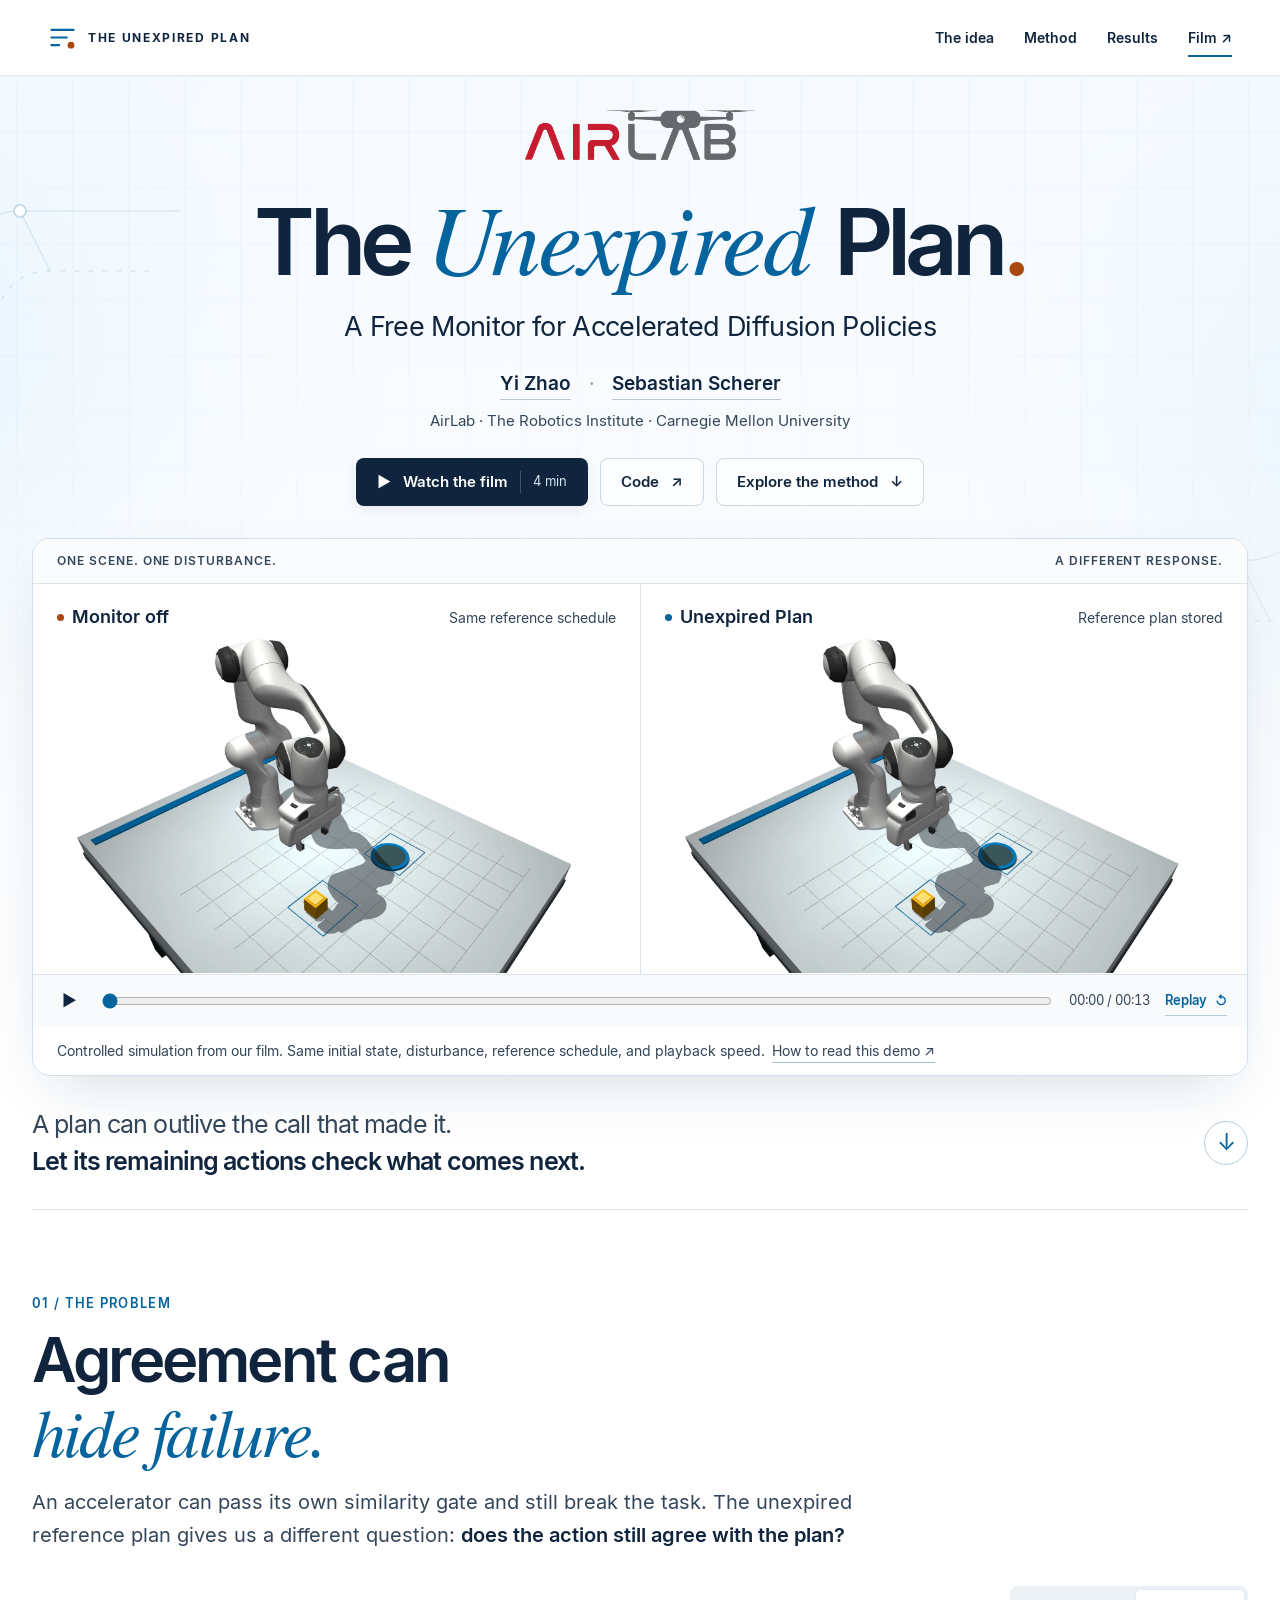
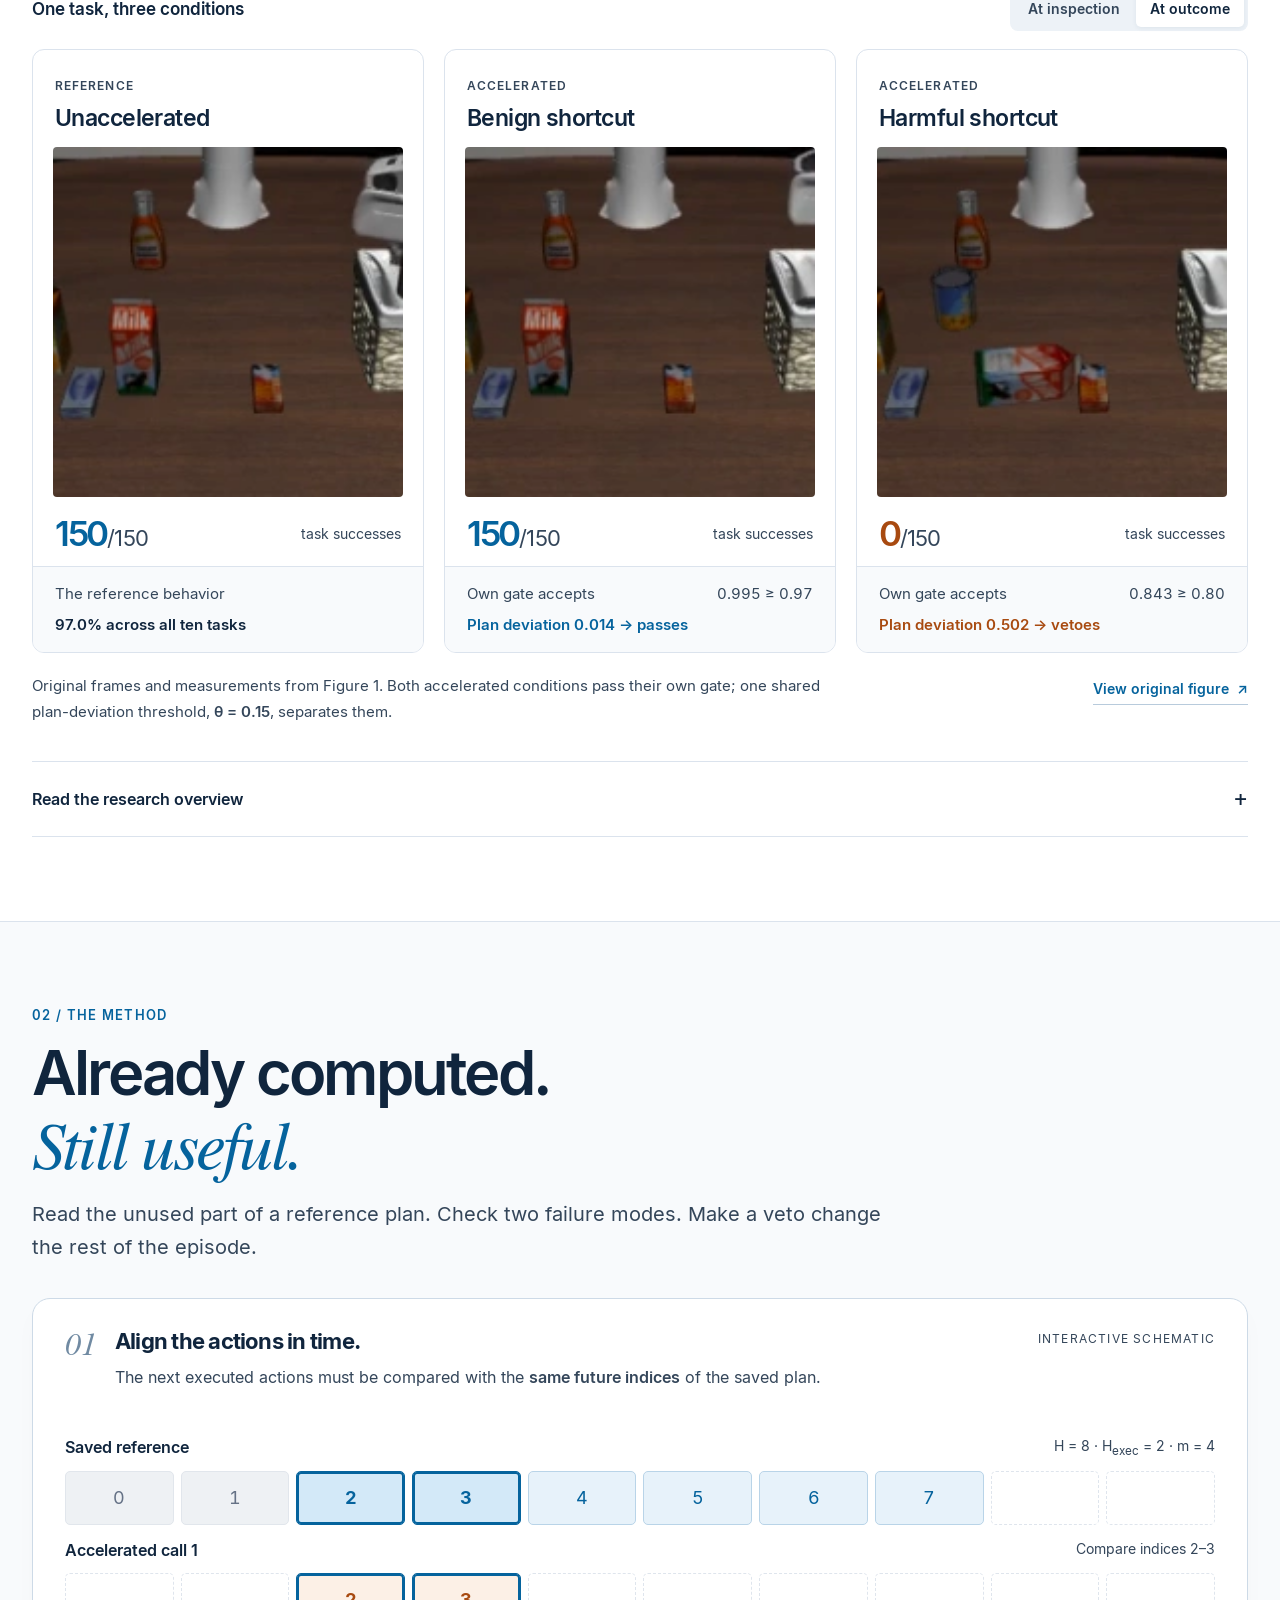
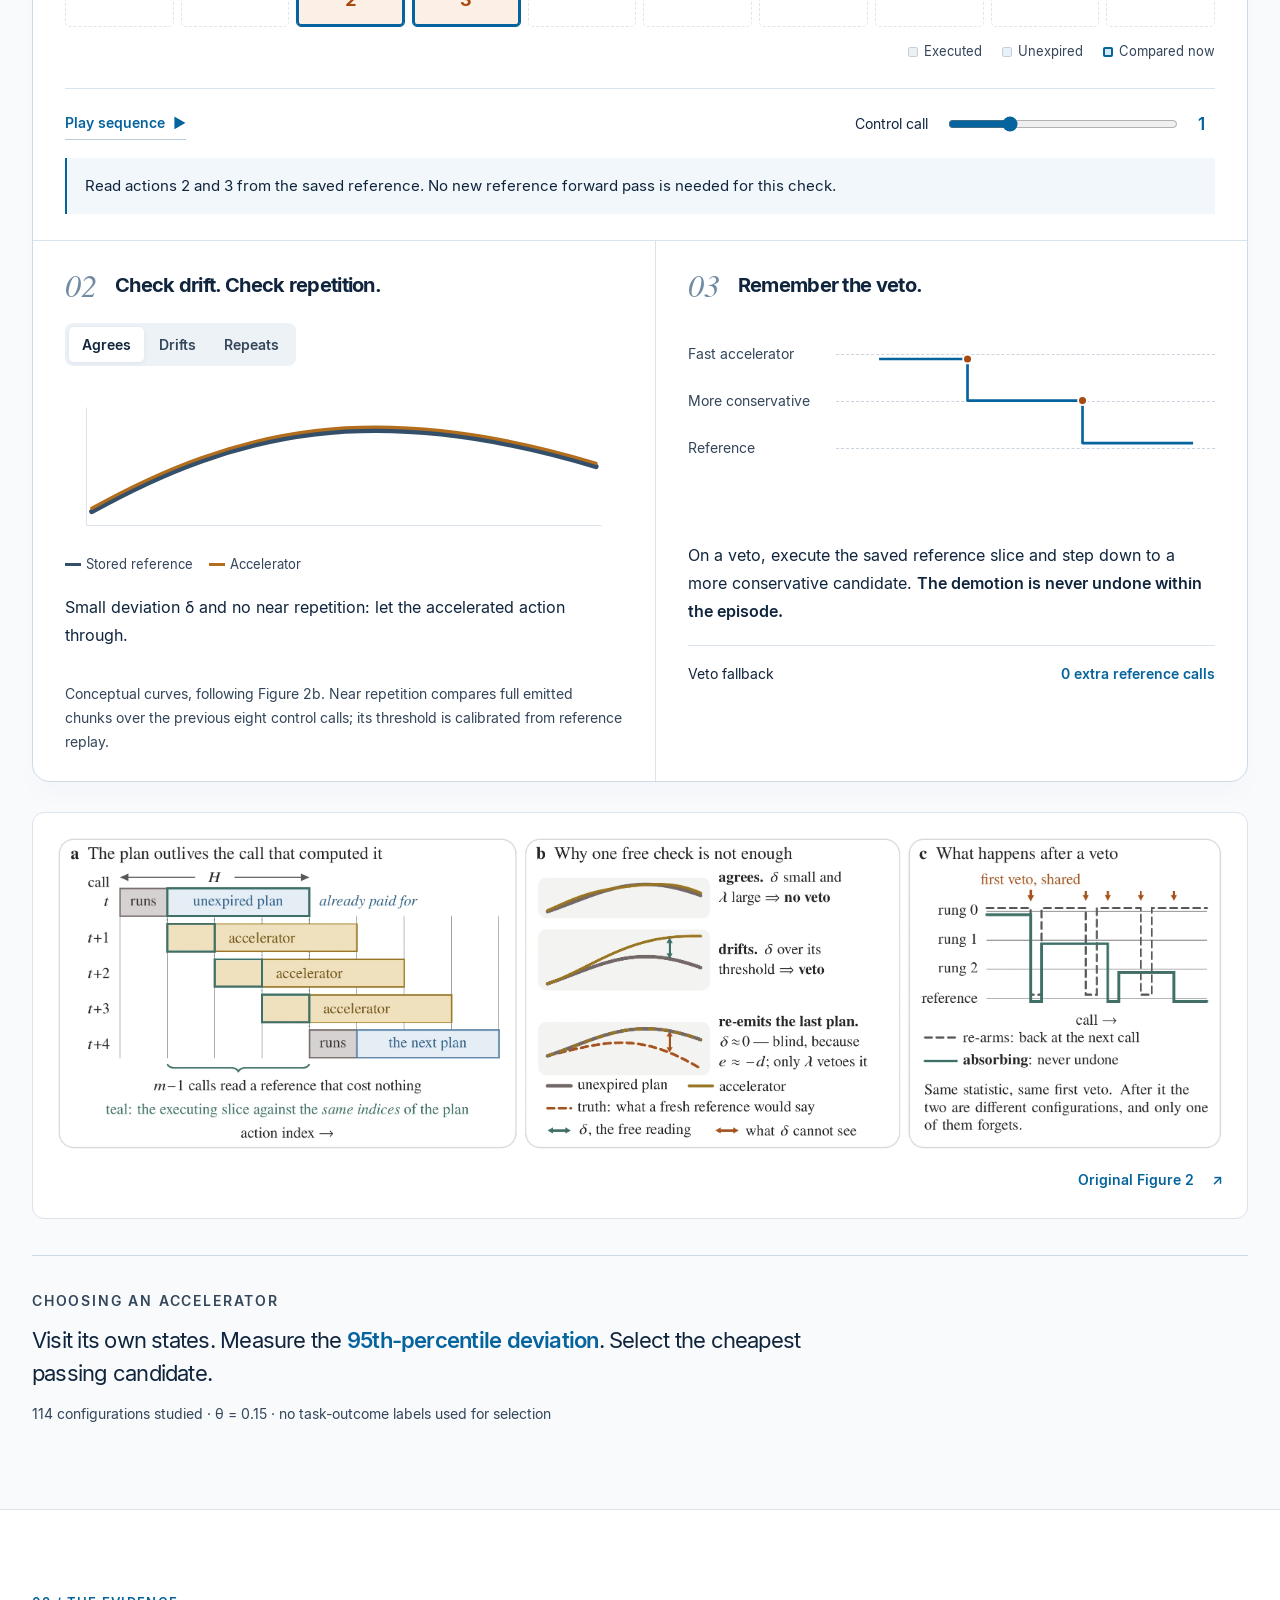
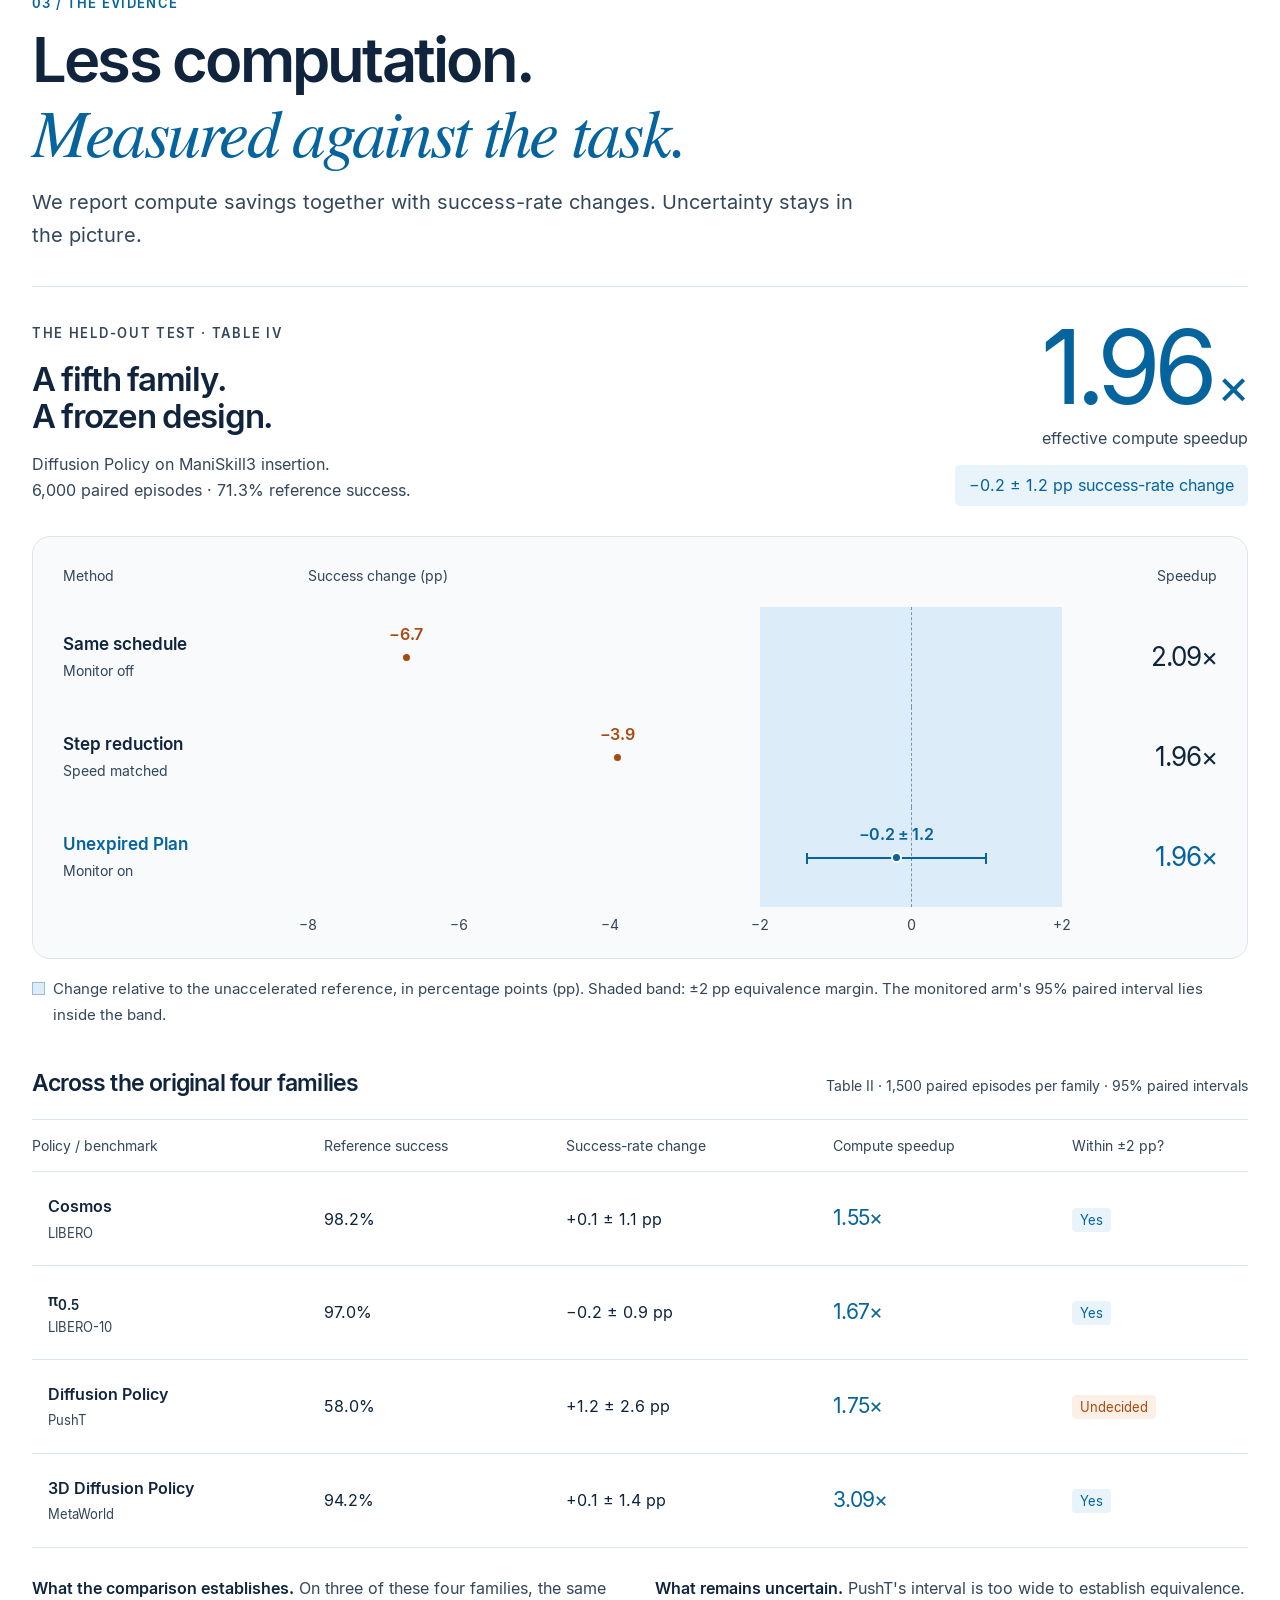
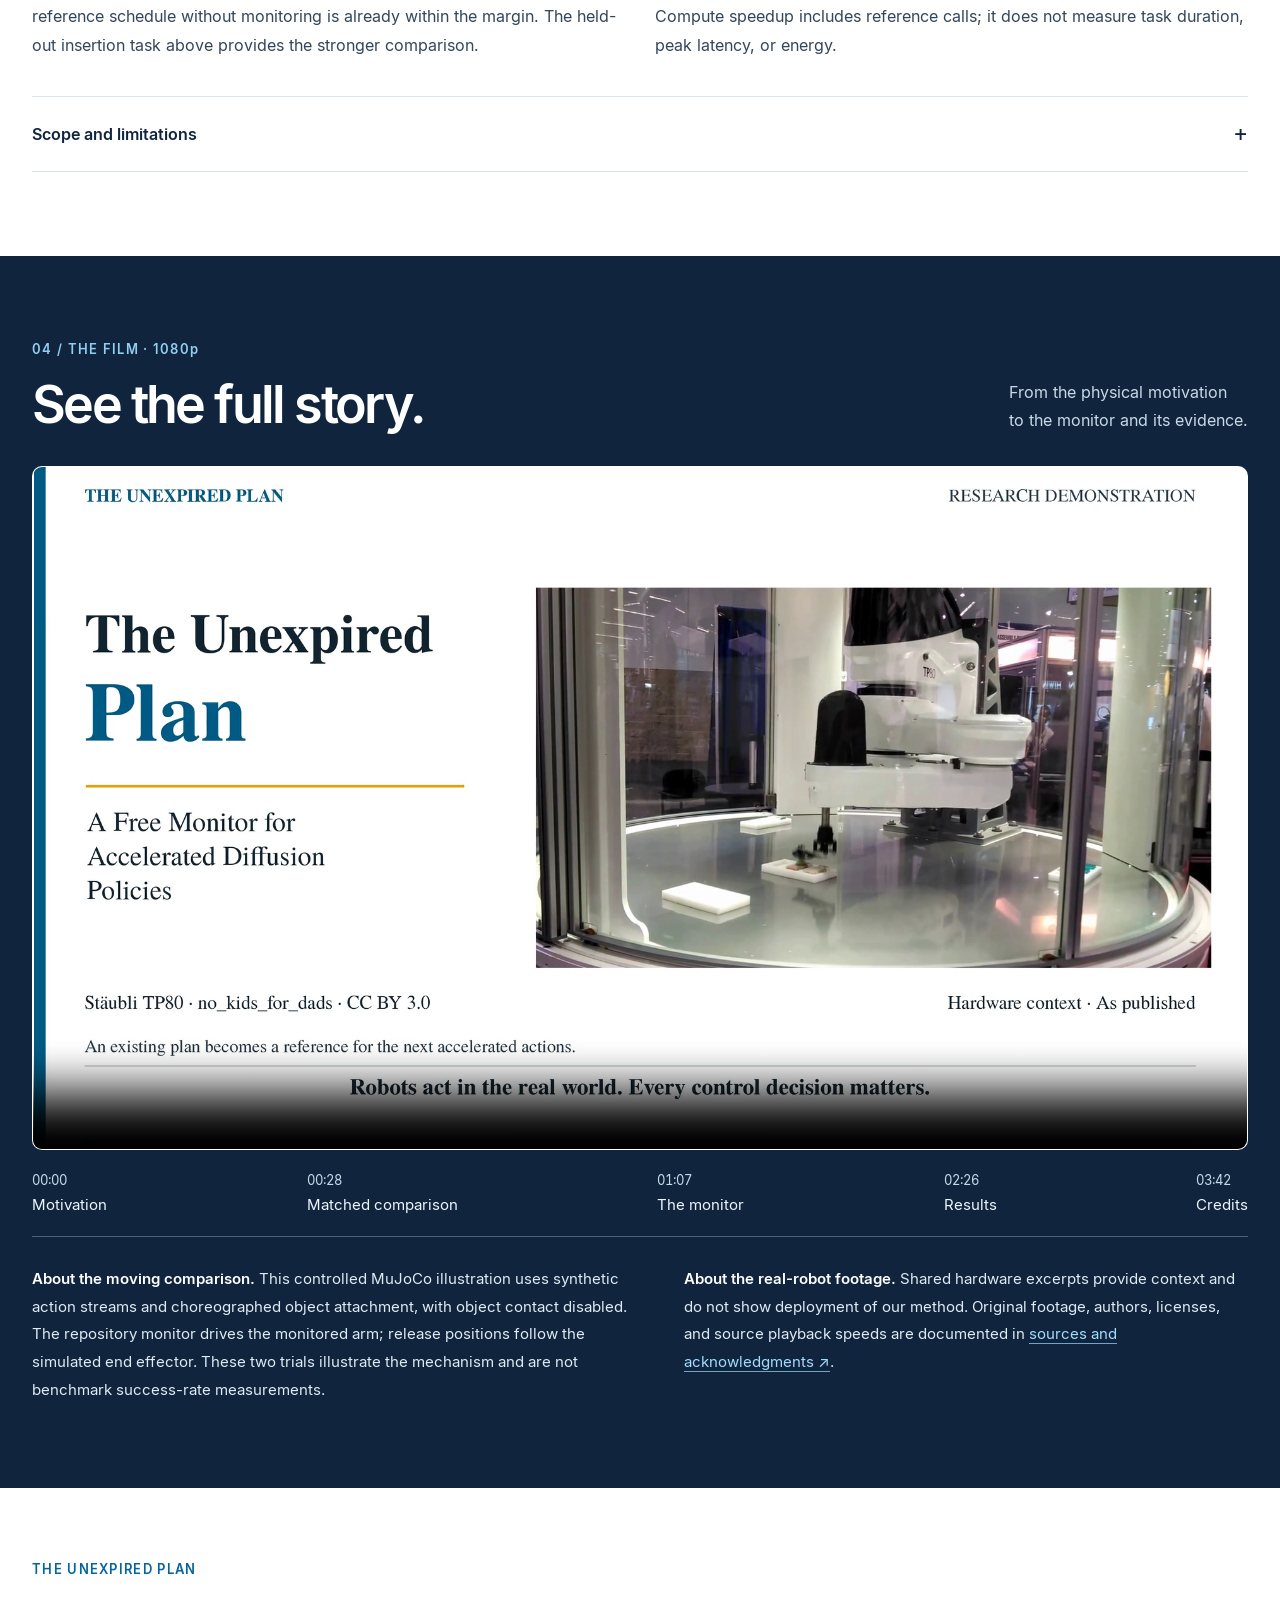
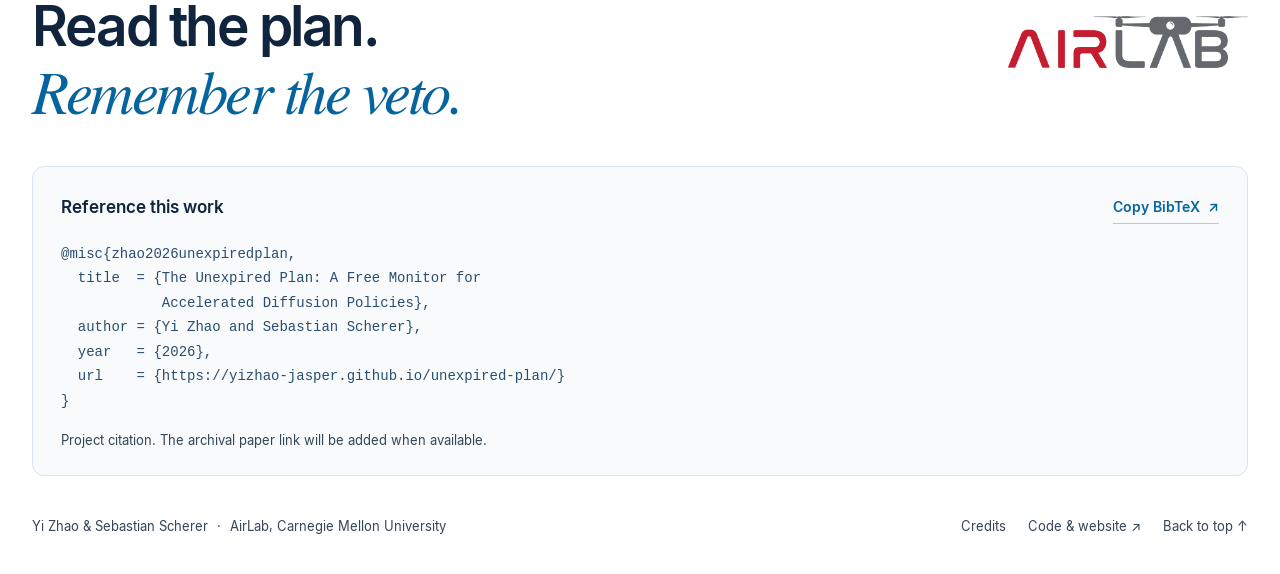
==== commit af81326a: "Polish research presentation with native HD media and clearer typography" ====
--- a/docs/index.html
+++ b/docs/index.html
@@ -14,7 +14,7 @@
   <link rel="canonical" href="https://yizhao-jasper.github.io/unexpired-plan/">
   <link rel="icon" href="assets/favicon.svg" type="image/svg+xml">
   <link rel="preload" href="assets/fonts/Inter-Regular.ttf" as="font" type="font/ttf" crossorigin>
-  <link rel="stylesheet" href="style.css">
+  <link rel="stylesheet" href="style.css?v=2">
   <script src="site.js" defer></script>
   <title>The Unexpired Plan · AirLab</title>
 </head>
@@ -28,7 +28,7 @@
   <section class="hero" aria-labelledby="title">
     <div class="hero-grid" aria-hidden="true"></div>
     <div class="hero-copy wrap">
-      <p class="eyebrow"><span class="status-dot" aria-hidden="true"></span> AIRLAB · CARNEGIE MELLON UNIVERSITY</p>
+      <a class="hero-airlab" href="https://theairlab.org/" aria-label="AirLab at Carnegie Mellon University"><img src="assets/airlab.png" alt="AirLab" width="763" height="167" fetchpriority="high"></a>
       <h1 id="title">The <em>Unexpired</em> Plan<span class="title-dot">.</span></h1>
       <p class="subtitle">A Free Monitor for Accelerated Diffusion Policies</p>
       <p class="authors"><a href="https://github.com/YiZhao-Jasper">Yi Zhao</a><span aria-hidden="true">·</span><a href="https://www.ri.cmu.edu/ri-faculty/sebastian-scherer/">Sebastian Scherer</a></p>
@@ -40,12 +40,12 @@
       <div class="paired-views">
         <figure class="trial off">
           <figcaption><span class="condition"><i aria-hidden="true"></i> Monitor off</span><span class="trial-state" id="off-state">Same reference schedule</span></figcaption>
-          <video id="off-video" muted playsinline preload="metadata" poster="assets/media/failure-poster.webp" aria-label="Controlled MuJoCo illustration with monitoring disabled; the biased action stream misses the target"><source src="assets/media/failure.mp4" type="video/mp4"></video>
+          <video id="off-video" muted playsinline preload="metadata" poster="assets/media/failure-poster.webp?v=2" aria-label="Controlled MuJoCo illustration with monitoring disabled; the biased action stream misses the target"><source src="assets/media/failure.mp4?v=2" type="video/mp4"></video>
           <span class="outcome" id="off-outcome">Target missed</span>
         </figure>
         <figure class="trial on">
           <figcaption><span class="condition"><i aria-hidden="true"></i> Unexpired Plan</span><span class="trial-state" id="on-state">Reference plan stored</span></figcaption>
-          <video id="on-video" muted playsinline preload="metadata" poster="assets/media/guarded-poster.webp" aria-label="Matched controlled MuJoCo illustration with monitoring enabled; stored-reference fallback and persistent demotion bring the object to the target"><source src="assets/media/guarded.mp4" type="video/mp4"></video>
+          <video id="on-video" muted playsinline preload="metadata" poster="assets/media/guarded-poster.webp?v=2" aria-label="Matched controlled MuJoCo illustration with monitoring enabled; stored-reference fallback and persistent demotion bring the object to the target"><source src="assets/media/guarded.mp4?v=2" type="video/mp4"></video>
           <span class="outcome" id="on-outcome">Target reached</span>
         </figure>
       </div>
@@ -95,13 +95,13 @@
     <div class="section-heading"><p class="eyebrow">03 / THE EVIDENCE</p><h2 id="results-title">Less computation.<br><em>Measured against the task.</em></h2><p class="section-lead">We report compute savings together with success-rate changes. Uncertainty stays in the picture.</p></div>
     <div class="heldout-heading"><div><span class="micro">THE HELD-OUT TEST · TABLE IV</span><h3>A fifth family.<br>A frozen design.</h3><p>Diffusion Policy on ManiSkill3 insertion.<br>6,000 paired episodes · 71.3% reference success.</p></div><div class="headline-stat"><strong>1.96<span>×</span></strong><span>effective compute speedup</span><p>−0.2 ± 1.2 pp success-rate change</p></div></div>
     <div class="heldout-chart" role="img" aria-label="ManiSkill3 held-out comparison. Schedule only: minus 6.7 percentage points at 2.09 times compute speedup. Speed-matched step reduction: minus 3.9 points at 1.96 times. Unexpired Plan: minus 0.2 plus or minus 1.2 points at 1.96 times, within the plus or minus 2 point equivalence margin.">
-      <div class="chart-column-head"><span>Compared with the unaccelerated reference</span><span>Success-rate change (percentage points)</span><span>Compute speedup</span></div>
+      <div class="chart-column-head"><span>Method</span><span>Success change (pp)</span><span>Speedup</span></div>
       <div class="result-chart-row"><div class="row-name">Same schedule<span>Monitor off</span></div><div class="plot-area"><div class="margin-band"></div><div class="zero-line"></div><div class="estimate baseline" style="--point:13%"><i></i><b>−6.7</b></div></div><strong class="row-speed">2.09×</strong></div>
       <div class="result-chart-row"><div class="row-name">Step reduction<span>Speed matched</span></div><div class="plot-area"><div class="margin-band"></div><div class="zero-line"></div><div class="estimate baseline" style="--point:41%"><i></i><b>−3.9</b></div></div><strong class="row-speed">1.96×</strong></div>
       <div class="result-chart-row ours"><div class="row-name">Unexpired Plan<span>Monitor on</span></div><div class="plot-area"><div class="margin-band"></div><div class="zero-line"></div><div class="interval" style="--left:66%;--width:24%"></div><div class="estimate" style="--point:78%"><i></i><b>−0.2 ± 1.2</b></div></div><strong class="row-speed">1.96×</strong></div>
       <div class="chart-axis"><span></span><div><span>−8</span><span>−6</span><span>−4</span><span>−2</span><span>0</span><span>+2</span></div><span></span></div>
     </div>
-    <p class="chart-note"><span class="margin-swatch" aria-hidden="true"></span> Shaded band: ±2 pp equivalence margin. The monitored arm's 95% paired interval lies inside the band.</p>
+    <p class="chart-note"><span class="margin-swatch" aria-hidden="true"></span> Change relative to the unaccelerated reference, in percentage points (pp). Shaded band: ±2 pp equivalence margin. The monitored arm's 95% paired interval lies inside the band.</p>
 
     <div class="family-heading"><h3>Across the original four families</h3><p>Table II · 1,500 paired episodes per family · 95% paired intervals</p></div>
     <div class="table-scroll" tabindex="0" role="region" aria-label="Results across four policy families"><table><thead><tr><th scope="col">Policy / benchmark</th><th scope="col">Reference success</th><th scope="col">Success-rate change</th><th scope="col">Compute speedup</th><th scope="col">Within ±2 pp?</th></tr></thead><tbody>
@@ -115,8 +115,8 @@
   </section>
 
   <section class="film-section" id="film" aria-labelledby="film-title"><div class="wrap section">
-    <div class="film-heading"><div><p class="eyebrow">04 / THE FILM</p><h2 id="film-title">See the full story.</h2></div><p>From the physical motivation<br>to the monitor and its evidence.</p></div>
-    <video id="film-video" controls playsinline preload="none" poster="assets/media/film-poster.webp" aria-label="The Unexpired Plan, four-minute research film with English male narration"><source src="assets/media/unexpired-plan-film.mp4" type="video/mp4"><track kind="captions" src="assets/media/unexpired-plan.en.vtt" srclang="en" label="English">Your browser does not support embedded video. <a href="assets/media/unexpired-plan-film.mp4">Download the film.</a></video>
+    <div class="film-heading"><div><p class="eyebrow">04 / THE FILM · 1080p</p><h2 id="film-title">See the full story.</h2></div><p>From the physical motivation<br>to the monitor and its evidence.</p></div>
+    <video id="film-video" controls playsinline preload="none" poster="assets/media/film-poster.webp?v=2" aria-label="The Unexpired Plan, four-minute research film with English male narration"><source src="assets/media/unexpired-plan-film.mp4?v=2" type="video/mp4"><track kind="captions" src="assets/media/unexpired-plan.en.vtt" srclang="en" label="English">Your browser does not support embedded video. <a href="assets/media/unexpired-plan-film.mp4?v=2">Download the film.</a></video>
     <div class="film-chapters" aria-label="Film chapters"><button type="button" data-time="0"><span>00:00</span> Motivation</button><button type="button" data-time="28"><span>00:28</span> Matched comparison</button><button type="button" data-time="67"><span>01:07</span> The monitor</button><button type="button" data-time="146"><span>02:26</span> Results</button><button type="button" data-time="222"><span>03:42</span> Credits</button></div>
     <div class="film-notes"><p id="illustration-note"><strong>About the moving comparison.</strong> This controlled MuJoCo illustration uses synthetic action streams and choreographed object attachment, with object contact disabled. The repository monitor drives the monitored arm; release positions follow the simulated end effector. These two trials illustrate the mechanism and are not benchmark success-rate measurements.</p><p><strong>About the real-robot footage.</strong> Shared hardware excerpts provide context and do not show deployment of our method. Original footage, authors, licenses, and source playback speeds are documented in <a href="credits.html">sources and acknowledgments <span aria-hidden="true">↗</span></a>.</p></div>
   </div></section>
--- a/docs/style.css
+++ b/docs/style.css
@@ -16,19 +16,177 @@
 @media(max-width:1050px){.wrap{width:calc(100% - 64px)}.site-header{padding-inline:32px}.hero{padding-top:55px}.hero h1{font-size:75px}.trial figcaption{padding:17px 17px 0;align-items:flex-start}.condition{font-size:13px}.trial-state{font-size:10px;max-width:130px}.section{padding-block:88px}.case-result{display:block}.case-result>span{display:block;margin-top:7px}.case-reading>span{display:block}.case-reading b{display:block;margin-top:3px}.method-intro{padding:24px}.lab-label{display:none}.plan-lab{padding-inline:24px}.method-bottom article{padding:24px}.method-bottom .method-intro{gap:12px}.method-bottom .method-intro h3{font-size:18px}.step-number{font-size:28px}.chart-column-head,.result-chart-row,.chart-axis{grid-template-columns:170px 1fr 95px;gap:20px}.chart-column-head>span:last-child{font-size:9px}.family-heading{align-items:flex-start;flex-direction:column;gap:12px}.figure-caption{gap:20px}.case-head{padding-inline:17px}.case-head h3{font-size:17px}.case-reading{padding-inline:17px}.case-result{padding-inline:17px}.paper-frame{padding-inline:15px}.response-diagram{margin-top:32px}.ladder-label{width:100px}.response-diagram svg{left:111px;width:calc(100% - 111px)}.film-heading h2{font-size:45px}.site-footer{flex-direction:column;align-items:flex-start;gap:16px}}
 @media(max-width:760px){html{scroll-padding-top:75px}.wrap{width:calc(100% - 40px)}.site-header{padding-inline:20px;height:64px}.wordmark{font-size:9px;gap:8px;letter-spacing:.08em}.mark{width:23px}.site-header nav{gap:17px;font-size:11px}.site-header nav a:first-child{display:none}.hero{padding-top:43px}.hero .eyebrow{font-size:8px;letter-spacing:.1em}.hero h1{font-size:clamp(40px,8.4vw,65px);margin-top:24px;letter-spacing:-.05em}.subtitle{font-size:18px;max-width:410px;margin:17px auto 0;line-height:1.4}.authors{font-size:15px;margin-top:24px;gap:14px}.affiliation{font-size:11px;max-width:370px;margin:10px auto 0;line-height:1.7}.hero-actions{margin:24px 0 31px;gap:9px}.button{font-size:11px;padding:10px 13px;gap:8px;min-height:43px}.button-detail{font-size:10px;padding-left:8px}.comparison{border-radius:12px}.comparison-top{padding:12px 14px;gap:10px}.comparison-top .micro{font-size:8px;letter-spacing:.08em}.trial figcaption{padding:14px 13px 0;display:block}.condition{font-size:12px;gap:6px}.trial-state{display:block;font-size:9px;text-align:left;max-width:none;margin-top:6px;min-height:24px;line-height:1.3}.trial video{margin-top:-6px}.outcome{font-size:9px;right:10px;bottom:9px;padding:3px 6px}.comparison-controls{padding:8px 12px;gap:10px}.comparison-controls .text-button{font-size:10px}.timecode{font-size:9px}.comparison-caption{padding:12px 15px;font-size:10px;line-height:1.7}.hero-takeaway{padding-block:29px;gap:15px}.hero-takeaway p{font-size:18px;line-height:1.5;letter-spacing:-.03em}.round-link{width:35px;height:35px;font-size:19px;flex-shrink:0}.section{padding-block:69px}.eyebrow{font-size:10px}.section-heading{margin-bottom:31px}.section-heading h2{font-size:42px;margin-top:14px;margin-bottom:17px;line-height:1.1}.section-lead{font-size:15px;line-height:1.8}.evidence-toolbar>p{font-size:12px}.segmented button{font-size:10px;padding:7px 10px}.evidence-grid{gap:10px}.case-head{padding:13px 11px 10px}.case-head .micro{font-size:7px;letter-spacing:.1em}.case-head h3{font-size:14px;line-height:1.25;min-height:35px}.paper-frame{padding:0 9px}.case-result{padding:13px 11px}.case-result>strong{font-size:28px}.case-result strong span{font-size:16px}.case-result>span{font-size:9px}.case-reading{padding:11px;font-size:9px;line-height:1.7;gap:7px}.case-reading>strong{font-size:9px;min-height:30px;line-height:1.6}.figure-caption{flex-direction:column;gap:10px;font-size:11px;margin-top:16px}.figure-caption .text-button{font-size:11px}.abstract{margin-top:27px}.abstract>div,.scope-notes>div{font-size:13px}.method-intro{padding:20px;gap:12px}.method-intro h3{font-size:19px}.method-intro p{font-size:12px}.plan-lab{padding:0 20px 20px}.plan-label{font-size:10px;gap:10px;align-items:center}.plan-label>span+span{font-size:9px}.plan-row{gap:4px;height:40px}.action-cell{font-size:13px;border-radius:3px}.action-cell.compared,.proposal-row .action-cell.compared{box-shadow:inset 0 0 0 1px var(--blue)}.plan-key{font-size:9px;gap:12px}.call-control{gap:10px;flex-wrap:wrap;margin-top:20px}.call-control .text-button{font-size:11px}.call-control>label{font-size:10px}.call-control input{width:30%;min-width:60px;flex:1}.lab-explanation{font-size:11px;padding:12px;min-height:63px;line-height:1.75}.method-bottom{grid-template-columns:1fr}.method-bottom article{padding:24px 20px}.method-bottom article+article{border-left:0;border-top:1px solid var(--line)}.method-bottom .method-intro h3{font-size:19px}.check-lab>svg{max-height:150px}.curve-key{font-size:10px}.check-lab>p:not(.small-note),.response-lab>p{font-size:13px;min-height:auto}.response-diagram{max-width:490px;height:148px;margin:25px 0 5px}.response-diagram svg{height:114px}.check-lab .small-note{font-size:11px}.paper-method{padding:14px;margin-top:20px}.figure-button>span{font-size:10px;padding-top:13px}.selection-strip{margin-top:28px;padding-top:23px}.selection-strip .micro{font-size:9px}.selection-strip p{font-size:18px;line-height:1.6}.selection-footnote{font-size:10px;line-height:1.8}.heldout-heading{padding-top:27px;padding-bottom:29px;gap:20px}.heldout-heading .micro{font-size:8px}.heldout-heading h3{font-size:25px;line-height:1.2;margin-top:12px}.heldout-heading p{font-size:11px;line-height:1.7}.headline-stat>strong{font-size:68px}.headline-stat>strong span{font-size:31px;margin-left:3px}.headline-stat>span{font-size:10px;max-width:120px;line-height:1.5}.headline-stat p{font-size:9px;padding:6px 8px;max-width:150px;line-height:1.6}.heldout-chart{padding:20px 16px 18px;border-radius:12px}.chart-column-head,.result-chart-row,.chart-axis{grid-template-columns:112px 1fr 55px;gap:12px}.chart-column-head{font-size:8px;gap:12px;margin-bottom:12px}.chart-column-head>span:last-child{font-size:8px}.row-name{font-size:11px}.row-name>span{font-size:9px}.row-speed{font-size:19px}.estimate b{font-size:10px}.result-chart-row,.plot-area{min-height:95px;height:95px}.chart-axis{font-size:9px}.chart-note{font-size:10px;align-items:flex-start;line-height:1.7;margin-top:13px}.margin-swatch{margin-top:3px;width:11px;height:11px}.family-heading{margin-top:43px;gap:9px}.family-heading h3{font-size:22px}.family-heading p{font-size:10px}thead th{font-size:10px;padding:12px 13px}tbody th,tbody td{font-size:12px;padding:18px 13px}tbody th span{font-size:10px}.table-speed{font-size:18px}.verdict{font-size:10px}.result-notes{grid-template-columns:1fr;gap:15px;font-size:12px;line-height:1.8;margin-top:23px}.scope-notes{margin-top:27px}.film-heading{align-items:flex-start;flex-direction:column;gap:15px;margin-bottom:23px}.film-heading h2{font-size:39px;margin-top:13px}.film-heading>p{font-size:12px}.film-heading>p br{display:none}.film-section video{border-radius:7px}.film-chapters{overflow:auto;gap:23px;padding-block:19px}.film-chapters button{font-size:11px;white-space:nowrap;flex-shrink:0}.film-chapters button>span{font-size:10px}.film-notes{grid-template-columns:1fr;gap:16px;font-size:11px;padding-top:22px}.closing{padding-top:62px;padding-bottom:36px;gap:25px}.closing h2{font-size:35px}.airlab-link{max-width:135px}.citation{padding:20px}.citation h3{font-size:14px}.citation-heading .text-button{font-size:10px}.citation pre{font-size:10px;line-height:1.8}.citation .small-note{font-size:10px}.site-footer{padding-block:30px;gap:12px;font-size:9px;line-height:1.8}.site-footer>div{gap:20px}.dialog-image{padding:12px}.dialog-bar{padding:12px 15px}.dialog-bar h2{font-size:14px}dialog>p{font-size:11px;padding-inline:15px}.credits-page h1{font-size:39px}.credits-page h2{font-size:23px}.credits-page p{font-size:14px}.credit-item p{font-size:12px}}
 @media(max-width:450px){.wrap{width:calc(100% - 32px)}.site-header{padding-inline:16px}.site-header nav{gap:16px}.site-header nav a:nth-child(2){display:none}.hero h1{font-size:40px;letter-spacing:-.055em}.hero .eyebrow{font-size:7px;letter-spacing:.08em}.subtitle{font-size:17px;max-width:320px}.authors{font-size:14px}.affiliation{font-size:10px;max-width:310px}.hero-actions .button{font-size:10px;padding:10px 12px}.hero-actions{gap:8px}.button-detail{display:none}.paired-views{grid-template-columns:1fr}.trial+.trial{border-left:0;border-top:1px solid var(--line)}.trial figcaption{display:flex;padding:14px 15px 0}.trial-state{font-size:9px;margin:0;text-align:right;max-width:160px;min-height:0}.trial video{max-height:190px;object-fit:contain;margin-top:0}.condition{font-size:12px}.outcome{right:15px;bottom:10px}.comparison-top .micro{font-size:7px}.comparison-controls{gap:8px}.comparison-caption{font-size:9px}.hero-takeaway p{font-size:16px}.hero-takeaway .round-link{width:30px;height:30px}.section-heading h2{font-size:37px}.section-lead{font-size:14px}.evidence-toolbar{gap:10px}.evidence-toolbar>p{font-size:10px}.segmented button{padding:6px 8px;font-size:9px}.evidence-grid{grid-template-columns:1fr;gap:12px}.evidence-case{display:grid;grid-template-columns:113px 1fr;grid-template-rows:auto auto auto;padding:14px;column-gap:16px}.case-head{grid-column:2;grid-row:1;padding:0}.case-head h3{min-height:0;font-size:17px;margin-top:5px}.case-head .micro{font-size:8px}.paper-frame{grid-column:1;grid-row:1/4;padding:0;align-self:center}.case-result{grid-column:2;grid-row:2;padding:10px 0 8px;display:flex;justify-content:flex-start;align-items:baseline;gap:8px}.case-result>strong{font-size:25px}.case-result strong span{font-size:17px}.case-result>span{font-size:9px;display:inline;margin:0}.case-reading{grid-column:2;grid-row:3;padding:8px 0 0;background:white;gap:3px;font-size:9px}.case-reading>span{display:flex}.case-reading b{margin:0}.case-reading>strong{min-height:0;font-size:9px}.plan-lab{padding-inline:16px}.method-intro{padding-inline:16px}.plan-row{gap:3px;height:34px}.action-cell{font-size:11px}.plan-label{font-size:9px}.plan-label>span+span{font-size:8px}.plan-key{font-size:8px;gap:11px}.call-control{gap:8px}.call-control>label{font-size:9px}.call-control .text-button{font-size:10px}.lab-explanation{font-size:11px}.heldout-heading{gap:15px}.heldout-heading h3{font-size:24px}.heldout-heading>div:first-child p{font-size:10px;max-width:190px}.heldout-heading .micro{font-size:7px}.headline-stat>strong{font-size:56px}.headline-stat>strong span{font-size:27px}.headline-stat p{font-size:8px;padding:6px;max-width:127px}.headline-stat>span{font-size:9px;max-width:120px}.heldout-chart{padding:18px 12px}.chart-column-head,.result-chart-row,.chart-axis{grid-template-columns:96px 1fr 45px;gap:10px}.chart-column-head{font-size:7px}.chart-column-head>span:last-child{font-size:7px}.row-name{font-size:10px}.row-name>span{font-size:8px}.row-speed{font-size:16px}.estimate b{font-size:9px}.chart-axis{font-size:8px}.closing{align-items:flex-start;flex-direction:column;gap:24px}.closing h2{font-size:39px}.airlab-link{max-width:150px}.citation-heading{gap:10px}.citation h3{font-size:13px}.citation{padding:17px}}
-/* Keep supporting copy readable on high-density displays. */
+/* Presentation refinements: preserve the layout, give evidence room to read. */
+:root{--muted:#34465a;--max:1280px}
+body{font-size:18px}
+.wrap{width:min(var(--max),calc(100% - 64px))}
+.section{padding-block:84px}
+.hero{padding-top:34px;background:linear-gradient(180deg,#f5faff,#fff 90%)}
+.hero-grid{height:1080px;background:url('assets/plan-field.svg') center top/1920px 1200px no-repeat;mask-image:none}
+.hero-airlab{display:block;width:230px;margin:0 auto}
+.hero-airlab img{width:100%;height:auto}
+.hero h1{margin-top:22px}
 .hero h1 em{margin-right:.075em}
-.comparison-caption{font-size:12px}
-.trial-state{font-size:12px}
-.figure-caption{font-size:13px}
-.case-reading{font-size:12px}
-.case-reading>strong{font-size:13px}
-.plan-label{font-size:13px}
-.plan-key,.curve-key{font-size:11px}
-.check-lab .small-note{font-size:12px}
-.chart-note{font-size:13px}
-.chart-column-head{font-size:11px}
-.film-notes{font-size:13px}
-@media(max-width:760px){.comparison-caption,.trial-state{font-size:11px}.figure-caption{font-size:12px}.case-reading,.case-reading>strong{font-size:10px}.plan-label{font-size:11px}.plan-key,.curve-key{font-size:10px}.chart-note{font-size:11px}.chart-column-head{font-size:9px}.film-notes{font-size:12px}}
-@media(max-width:450px){.hero h1{font-size:38px}.hero-actions{gap:7px}.hero-actions .button{font-size:10px;padding-inline:10px;gap:6px}.case-reading,.case-reading>strong{font-size:10px}.plan-label{font-size:10px}.plan-key{font-size:9px}.chart-column-head{font-size:8px}.trial-state{font-size:10px}}
+.authors{margin-top:22px;font-size:19px}
+.affiliation{font-size:15px}
+.hero-actions{margin:24px 0 32px}
+.button{font-size:15px}
+.button-detail{font-size:13px}
+.wordmark{font-size:12px}
+.site-header nav{font-size:14px}
+.comparison-top{padding-block:13px}
+.comparison-top .micro{font-size:12px;letter-spacing:.08em}
+.condition{font-size:18px}
+.trial-state{font-size:14px;line-height:1.5}
+.trial video{max-height:none}
+.outcome{font-size:15px;padding:6px 12px}
+.timecode,.comparison-controls .text-button{font-size:13px}
+.comparison-caption{font-size:14px;line-height:1.7;padding-block:12px}
+.hero-takeaway{padding-block:30px}
+.hero-takeaway p{font-size:25px}
+.section-heading{max-width:900px;margin-bottom:34px}
+.section-lead{font-size:20px;line-height:1.65;max-width:850px}
+.section-heading h2{margin-block:14px 18px}
+.eyebrow{font-size:13px;letter-spacing:.1em}
+.micro,.small-note{font-size:14px}
+.text-button,.segmented button{font-size:14px}
+.evidence-toolbar>p{font-size:17px}
+.case-head .micro{font-size:12px;letter-spacing:.09em}
+.case-head h3{font-size:23px}
+.case-result>span{font-size:14px}
+.case-reading,.case-reading>strong{font-size:15px;line-height:1.6}
+.figure-caption{font-size:15px;gap:28px}
+.abstract summary,.scope-notes summary{font-size:16px}
+.abstract>div,.scope-notes>div{font-size:17px}
+.method-intro p{font-size:16px}
+.lab-label{font-size:12px}
+.plan-label{font-size:16px}
+.plan-label>span+span{font-size:14px}
+.plan-key,.curve-key{font-size:13px}
+.plan-row{height:54px}
+.call-control>label{font-size:14px}
+.call-control output{font-size:17px}
+.lab-explanation{font-size:15px;line-height:1.7}
+.check-lab>p:not(.small-note),.response-lab>p{font-size:16px}
+.check-lab .small-note{font-size:14px;line-height:1.7}
+.ladder-label{font-size:14px;width:128px}
+.response-diagram svg{left:138px;width:calc(100% - 138px)}
+.response-callout{font-size:14px}
+.figure-button>span,.selection-footnote{font-size:14px}
+.heldout-heading{padding-block:28px 30px}
+.heldout-heading p,.headline-stat>span,.headline-stat p{font-size:16px}
+.heldout-heading .micro{font-size:13px}
+.chart-column-head,.chart-column-head>span:last-child{font-size:14px}
+.row-name{font-size:17px}
+.row-name>span{font-size:14px}
+.estimate b{font-size:16px}
+.chart-axis{font-size:14px}
+.chart-note{font-size:15px;align-items:flex-start;line-height:1.7}
+.margin-swatch{margin-top:6px}
+.family-heading{margin-top:44px}
+.family-heading p{font-size:14px}
+thead th{font-size:14px}
+tbody th,tbody td{font-size:16px;padding-block:21px}
+tbody th span,.verdict{font-size:13px}
+.result-notes{font-size:16px;gap:30px}
+.film-heading>p{font-size:16px}
+.film-chapters button{font-size:15px}
+.film-chapters button>span{font-size:13px;color:#c4d9e9}
+.film-notes{font-size:15px;color:#e0eaf3;gap:32px}
+.closing{padding-top:72px;padding-bottom:42px}
+.citation pre{font-size:14px}
+.citation .small-note,.site-footer{font-size:13px}
+dialog>p{font-size:14px}
+@media(min-width:1600px){:root{--max:1440px}.hero h1{font-size:106px}.section{padding-block:92px}.hero-grid{background-size:cover}}
+@media(max-width:1050px){
+  .trial figcaption{display:block}.trial-state{display:block;text-align:left;max-width:none;margin-top:4px}
+  .case-reading,.case-reading>strong{font-size:14px}.case-head h3{font-size:21px}
+  .method-bottom{grid-template-columns:1fr 1fr}.lab-label{display:none}
+  .ladder-label{width:115px}.response-diagram svg{left:125px;width:calc(100% - 125px)}
+}
+@media(max-width:760px){
+  .wrap{width:calc(100% - 40px)}.section{padding-block:58px}
+  .hero{padding-top:28px}.hero-grid{background-size:auto 1000px}
+  .hero-airlab{width:180px}.hero h1{margin-top:24px;font-size:clamp(38px,8.4vw,65px)}
+  .subtitle{font-size:20px;max-width:460px;margin-top:13px}
+  .authors{font-size:17px;margin-top:20px;gap:14px}
+  .affiliation{font-size:13px;max-width:380px;line-height:1.6}
+  .hero-actions{gap:8px;margin:22px 0 28px;flex-wrap:wrap}
+  .button,.hero-actions .button{font-size:13px;padding:10px 14px;gap:7px}
+  .button-detail{display:none}.wordmark{font-size:10px}.site-header nav{font-size:13px;gap:17px}
+  .comparison-top .micro{font-size:10px;letter-spacing:.045em}
+  .condition{font-size:16px}.trial-state{font-size:13px;line-height:1.5;min-height:0}
+  .trial video{margin:0;max-height:none}
+  .outcome{font-size:13px;padding:5px 9px}
+  .comparison-caption{font-size:13px;padding:12px 15px}
+  .timecode,.comparison-controls .text-button{font-size:12px}
+  .hero-takeaway{padding-block:25px}.hero-takeaway p{font-size:20px;letter-spacing:-.03em}
+  .section-heading{margin-bottom:27px}.section-lead{font-size:17px;line-height:1.7}
+  .eyebrow{font-size:12px}.section-heading h2{font-size:40px}
+  .evidence-toolbar{flex-wrap:wrap;gap:12px}.evidence-toolbar>p{font-size:15px}
+  .segmented button{font-size:13px;padding:7px 12px}
+  .evidence-grid{grid-template-columns:1fr;gap:14px}
+  .evidence-case{display:grid;grid-template-columns:150px 1fr;grid-template-rows:auto auto auto;padding:18px;column-gap:22px}
+  .case-head{grid-column:2;grid-row:1;padding:0}.case-head .micro{font-size:11px}
+  .case-head h3{font-size:22px;min-height:0;margin-top:5px}
+  .paper-frame{grid-column:1;grid-row:1/4;padding:0;align-self:center}
+  .case-result{grid-column:2;grid-row:2;padding:10px 0;display:flex;justify-content:flex-start;align-items:baseline;gap:8px}
+  .case-result>strong{font-size:30px}.case-result strong span{font-size:20px}.case-result>span{font-size:13px;margin:0}
+  .case-reading{grid-column:2;grid-row:3;padding:8px 0 0;background:white;gap:3px}
+  .case-reading,.case-reading>strong{font-size:14px;min-height:0;line-height:1.6}
+  .case-reading>span{display:flex;flex-wrap:wrap;column-gap:8px}.case-reading b{margin:0}
+  .figure-caption{font-size:14px;gap:12px}.text-button,.figure-caption .text-button{font-size:13px}
+  .abstract>div,.scope-notes>div{font-size:16px}
+  .method-intro h3,.method-bottom .method-intro h3{font-size:21px}
+  .method-intro p{font-size:15px}.plan-label{font-size:14px;align-items:flex-start}
+  .plan-label>span+span{font-size:12px;text-align:right}.plan-row{height:40px}
+  .action-cell{font-size:14px}.plan-key{gap:12px;justify-content:flex-start;flex-wrap:wrap;font-size:12px}
+  .call-control>label,.call-control .text-button{font-size:13px}
+  .lab-explanation{font-size:14px;min-height:0;padding:12px}
+  .method-bottom{grid-template-columns:1fr}.curve-key{font-size:12px}
+  .check-lab>p:not(.small-note),.response-lab>p{font-size:16px}.check-lab .small-note{font-size:13px}
+  .response-callout{font-size:13px}.selection-strip p{font-size:20px}
+  .selection-footnote,.figure-button>span{font-size:13px}.selection-strip .micro{font-size:12px}
+  .heldout-heading{align-items:flex-start;gap:18px}.heldout-heading .micro{font-size:11px}
+  .heldout-heading h3{font-size:28px}.heldout-heading p{font-size:13px}
+  .headline-stat>strong{font-size:72px}.headline-stat>strong span{font-size:33px}
+  .headline-stat>span{font-size:13px;max-width:160px}.headline-stat p{font-size:13px;max-width:180px;padding:7px 9px}
+  .heldout-chart{padding:20px 16px 18px}
+  .chart-column-head,.result-chart-row,.chart-axis{grid-template-columns:120px 1fr 65px;gap:12px}
+  .chart-column-head,.chart-column-head>span:last-child{font-size:12px;line-height:1.5}
+  .row-name{font-size:14px}.row-name>span{font-size:12px}.row-speed{font-size:21px}
+  .estimate b{font-size:13px}.chart-axis{font-size:12px}.chart-note{font-size:13px}
+  .family-heading{margin-top:32px}.family-heading p{font-size:13px}
+  thead th{font-size:13px}tbody th,tbody td{font-size:15px}tbody th span,.verdict{font-size:12px}
+  .result-notes{font-size:15px;gap:17px}
+  .film-heading>p{font-size:15px}.film-chapters button{font-size:14px}.film-chapters button>span{font-size:12px}
+  .film-notes{font-size:14px;gap:20px}.closing{padding-block:52px 34px}
+  .citation pre{font-size:12px}.citation .small-note{font-size:12px}.citation h3{font-size:16px}
+  .citation-heading .text-button{font-size:12px}.site-footer{font-size:12px}
+}
+@media(max-width:450px){
+  .wrap{width:calc(100% - 32px)}.hero-airlab{width:174px}
+  .hero h1{font-size:38px}.subtitle{font-size:19px;max-width:340px}
+  .authors{font-size:16px}.affiliation{font-size:13px;max-width:330px}
+  .hero-actions .button{font-size:12px;padding-inline:10px;gap:6px}.hero-actions{gap:7px}
+  .trial figcaption{display:block;padding:14px 15px 0}.trial-state{text-align:left;max-width:none;font-size:13px}
+  .comparison-top{padding-inline:12px}.comparison-top .micro{font-size:10px;letter-spacing:0}
+  .hero-takeaway p{font-size:19px}.hero-takeaway .round-link{width:32px;height:32px}
+  .section-heading h2{font-size:36px}.section-lead{font-size:17px}
+  .evidence-case{grid-template-columns:98px 1fr;padding:14px;column-gap:15px}
+  .case-head h3{font-size:19px}.case-head .micro{font-size:11px}
+  .case-result{flex-wrap:wrap;gap:4px 7px}.case-result>strong{font-size:27px}.case-result>span{font-size:12px}
+  .case-reading,.case-reading>strong{font-size:12px}.case-reading>span{display:block}
+  .case-reading b{display:block}.plan-label{font-size:13px;gap:8px}.plan-label>span+span{font-size:12px}
+  .plan-row{gap:3px}.action-cell{font-size:13px}.plan-key{font-size:12px;gap:10px}
+  .call-control{gap:10px}.call-control>label{font-size:12px}.call-control .text-button{font-size:13px}
+  .heldout-heading{gap:12px}.heldout-heading h3{font-size:26px}.heldout-heading .micro{font-size:10px}
+  .heldout-heading>div:first-child p{font-size:13px;max-width:190px}
+  .headline-stat>strong{font-size:62px}.headline-stat>strong span{font-size:29px}
+  .headline-stat>span{font-size:12px;max-width:132px}.headline-stat p{font-size:12px;max-width:140px;padding:6px}
+  .heldout-chart{padding:18px 12px}.chart-column-head,.result-chart-row,.chart-axis{grid-template-columns:95px 1fr 53px;gap:10px}
+  .chart-column-head,.chart-column-head>span:last-child{font-size:12px}
+  .row-name{font-size:13px}.row-name>span{font-size:12px}.row-speed{font-size:19px}
+  .estimate b{font-size:12px}.chart-axis{font-size:12px}.closing h2{font-size:39px}
+}
 @media(prefers-reduced-motion:reduce){html{scroll-behavior:auto}*,*::before,*::after{animation:none!important;transition:none!important}.button:hover{transform:none}}
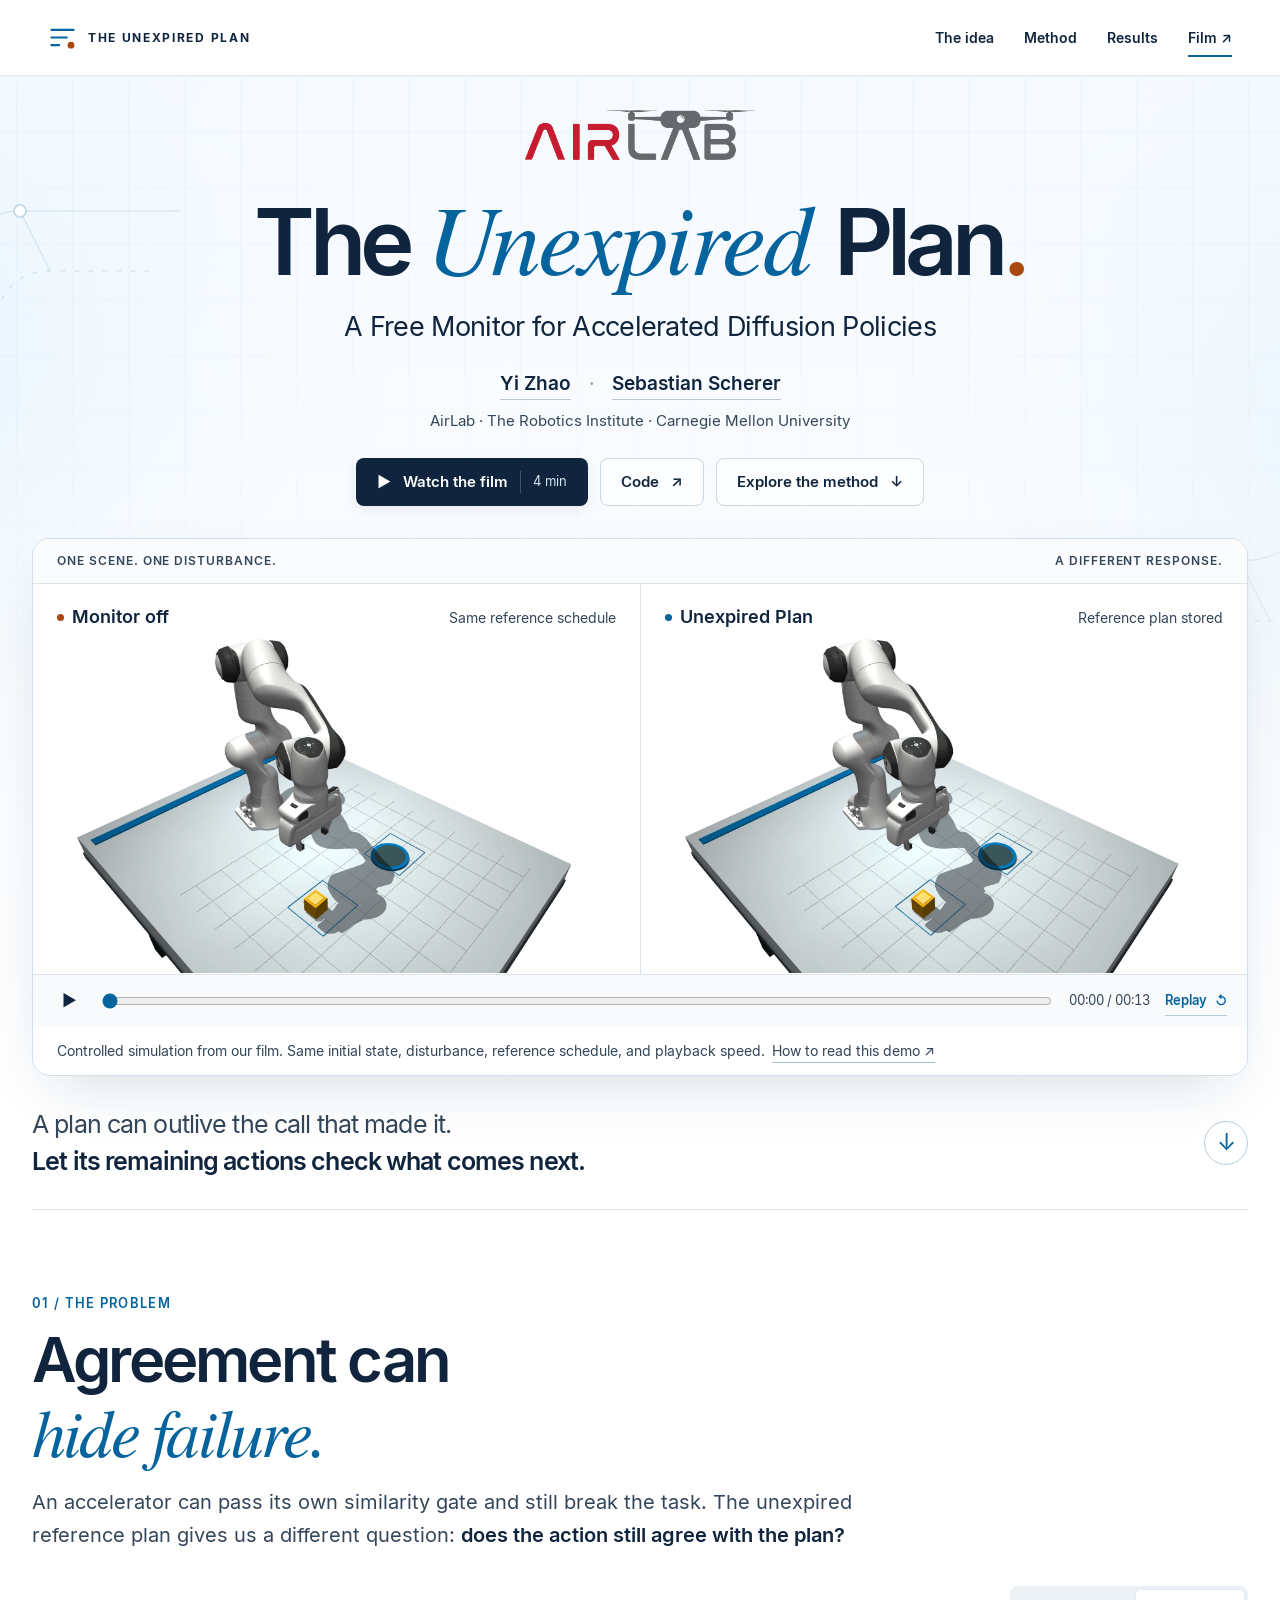
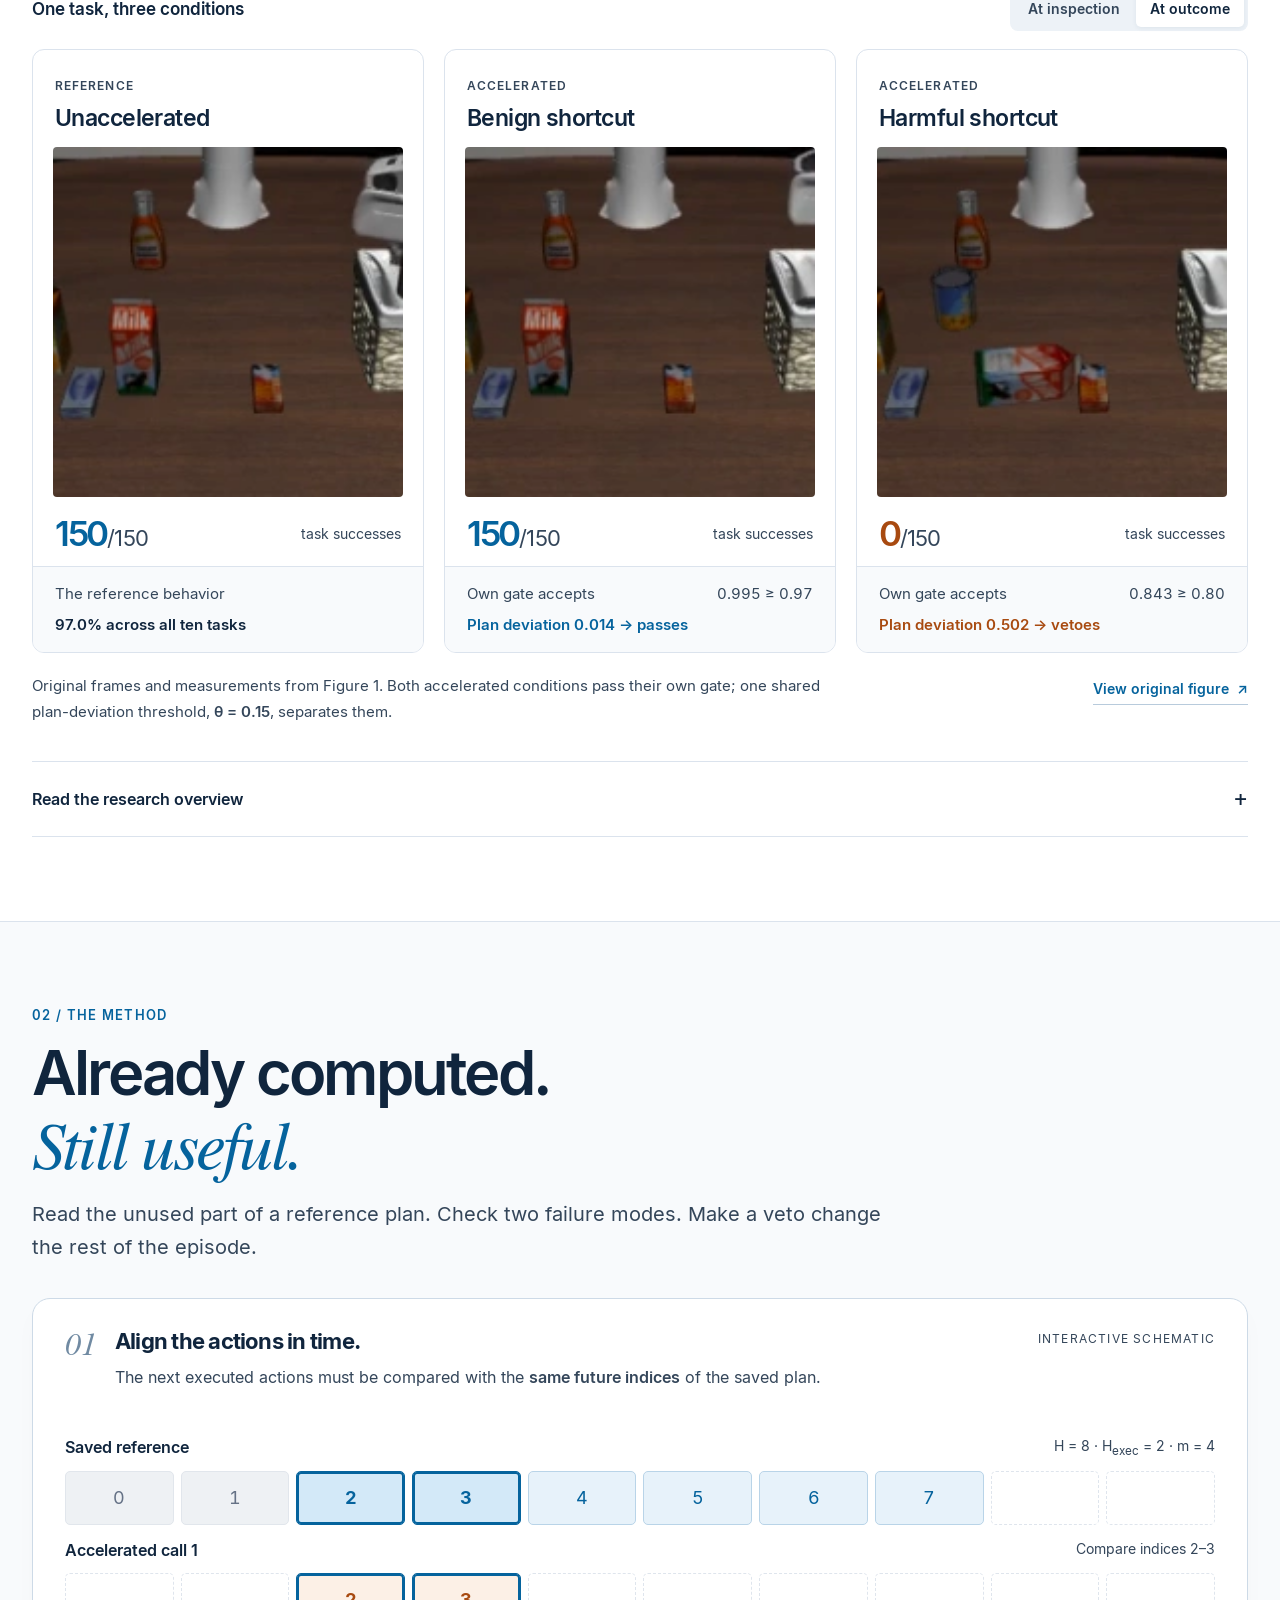
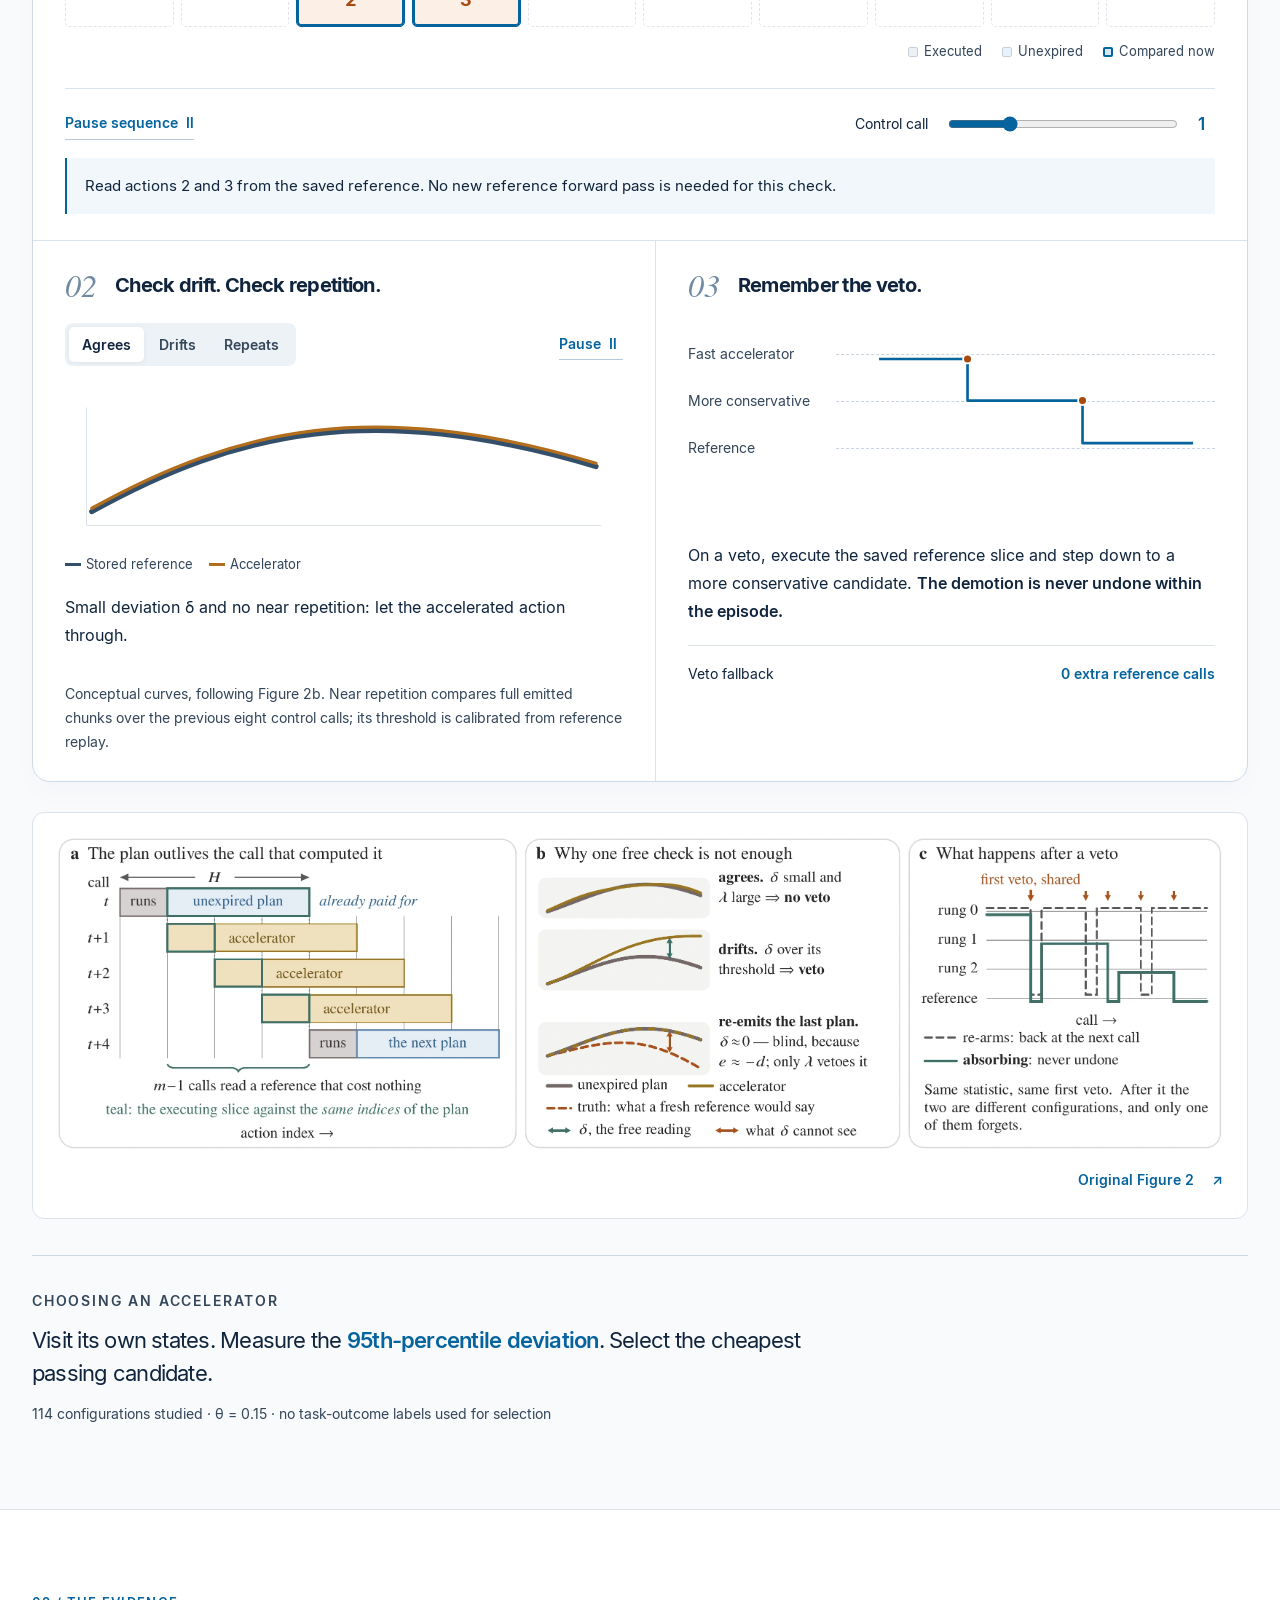
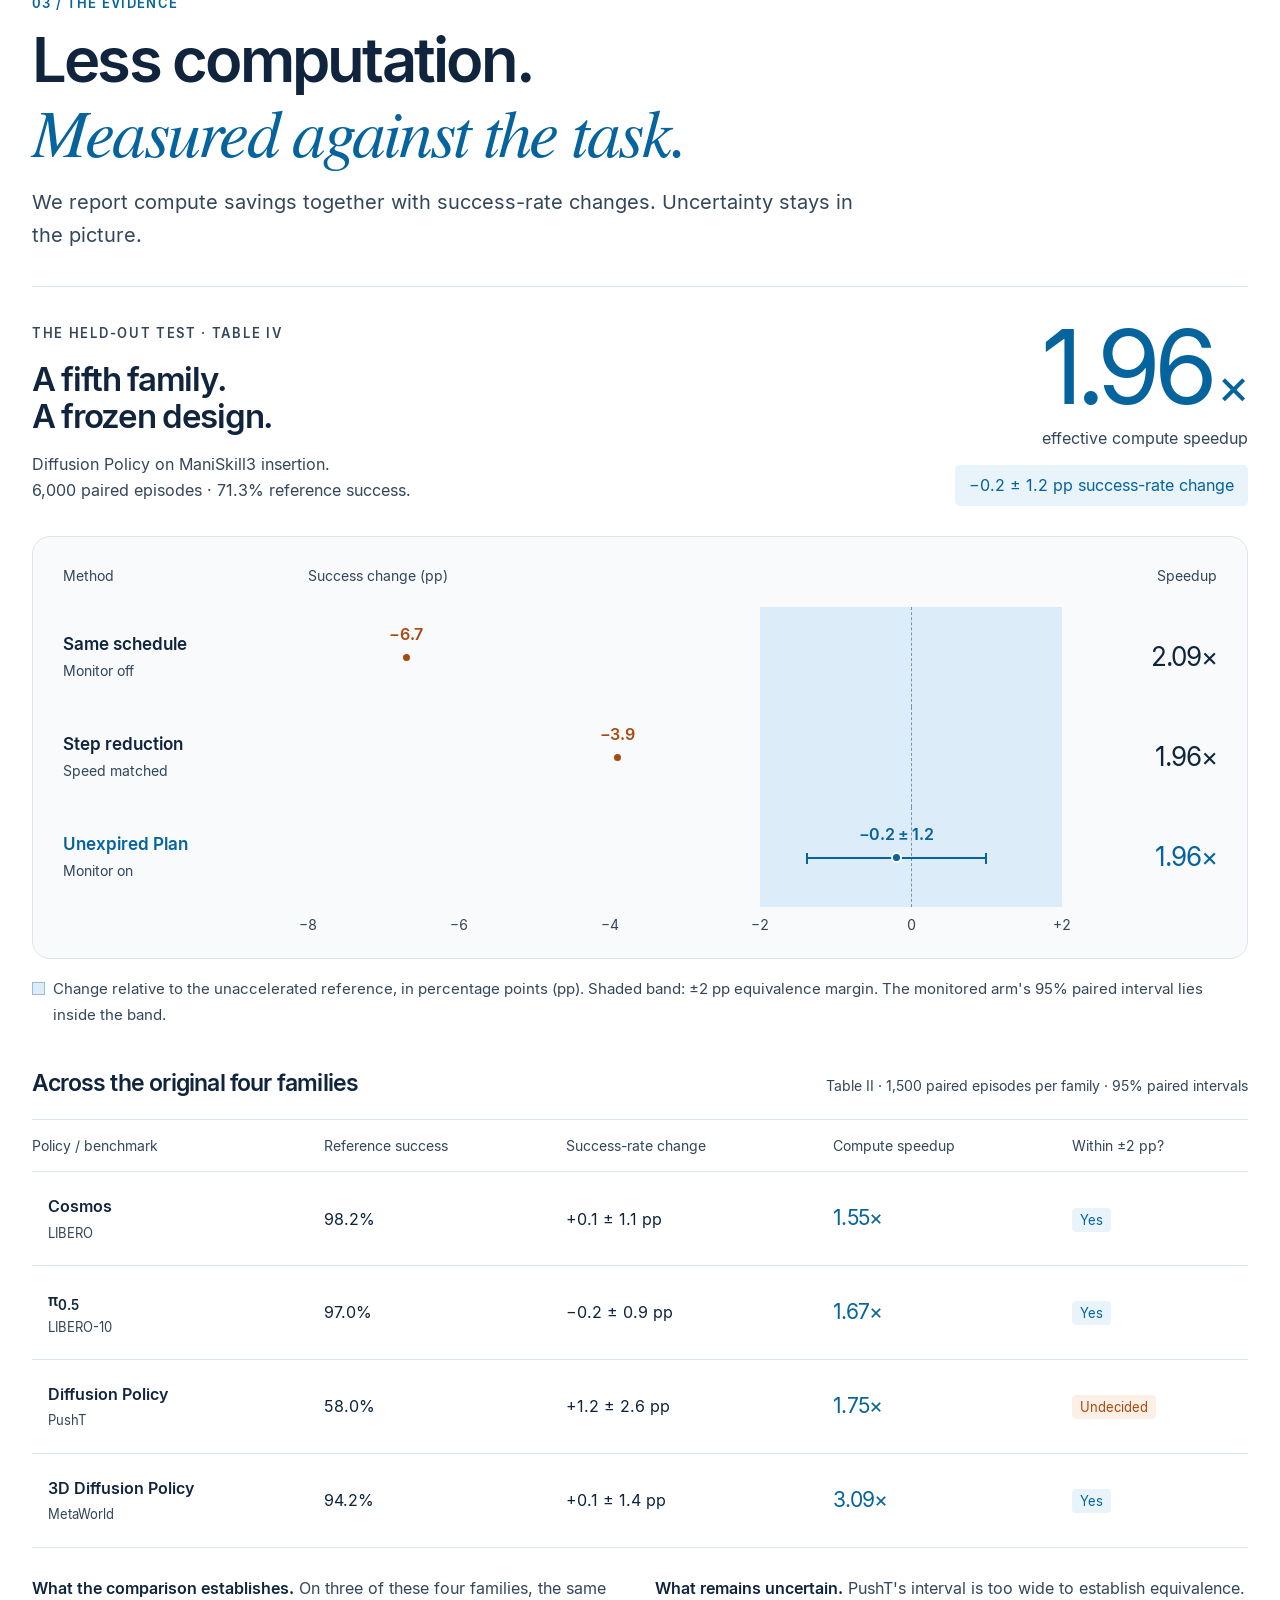
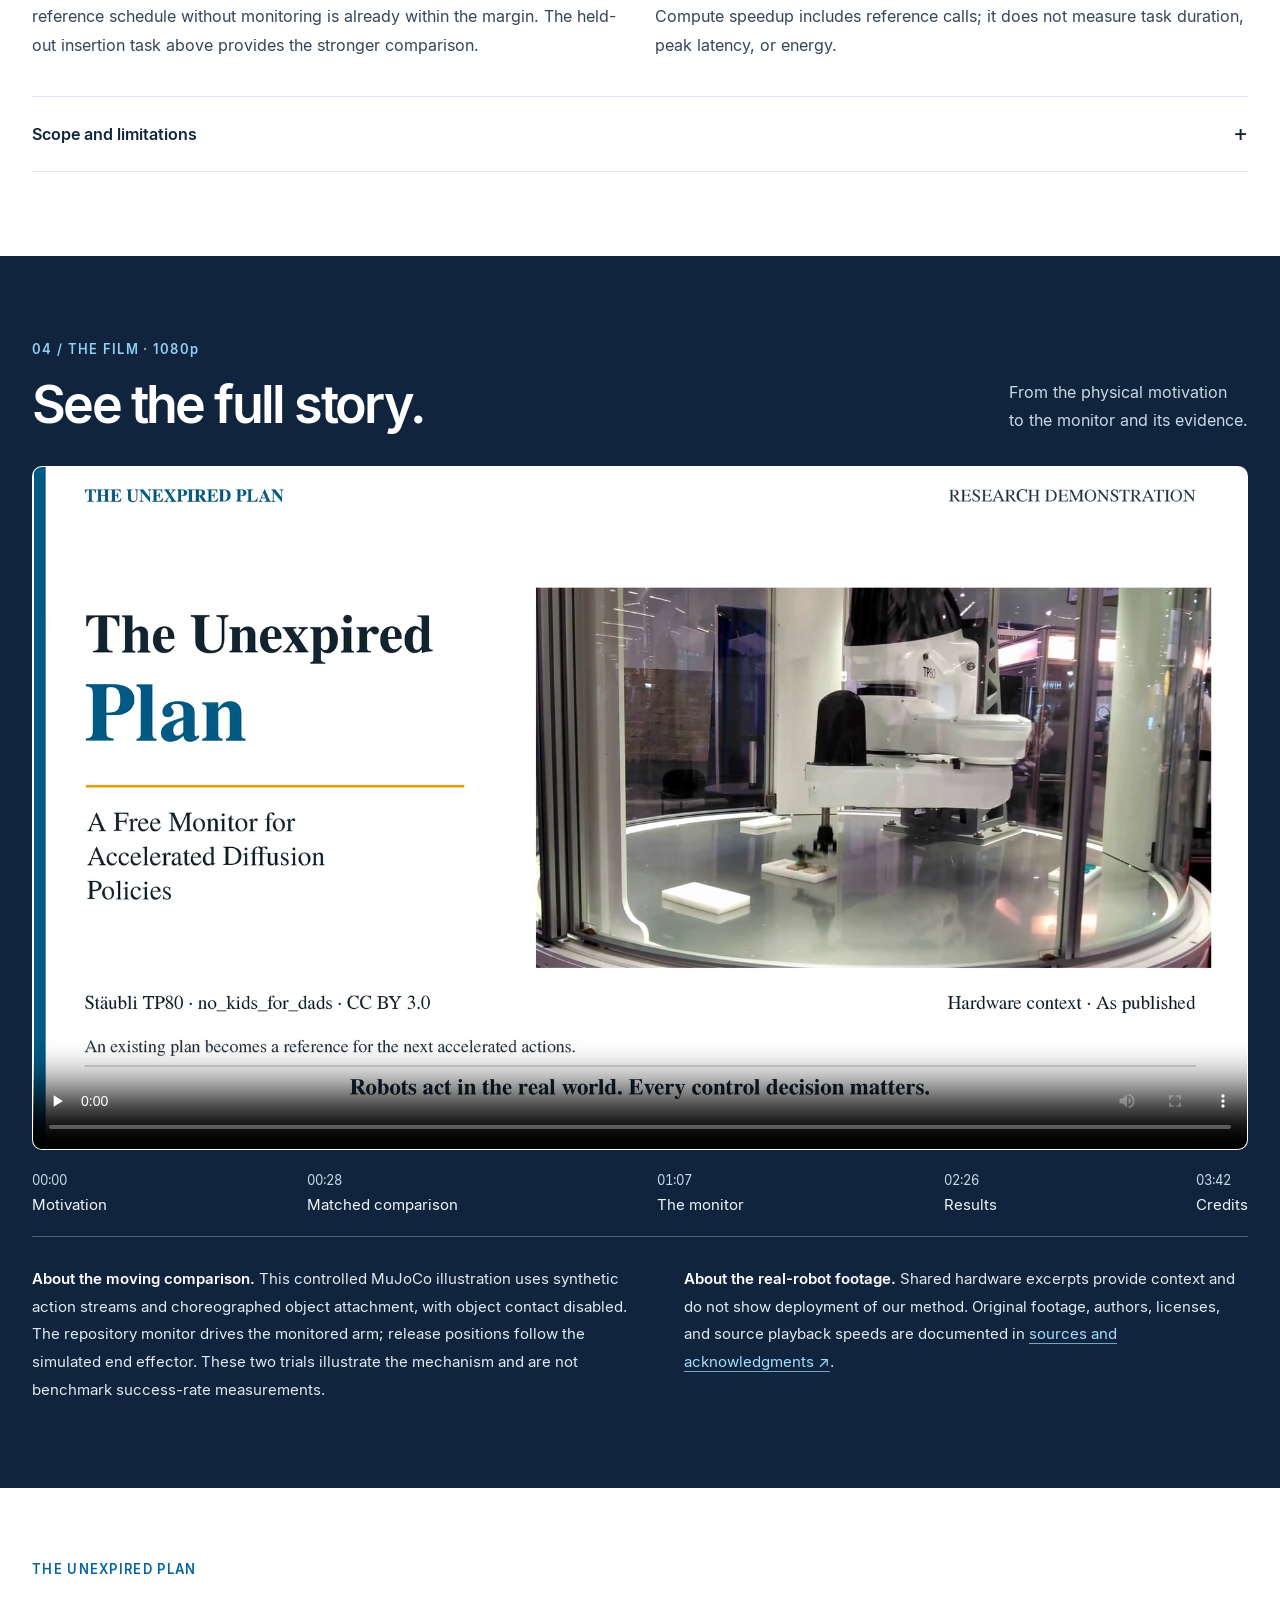
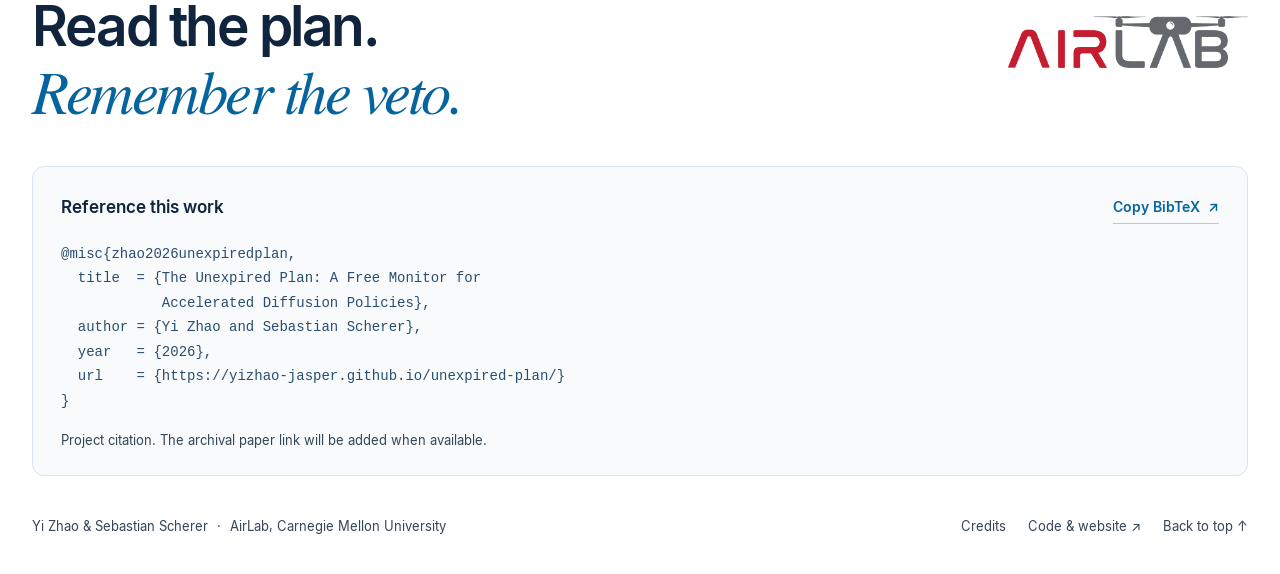
==== commit 0185b1a7: "Automatically loop the alignment and monitor demonstrations" ====
--- a/docs/index.html
+++ b/docs/index.html
@@ -14,8 +14,8 @@
   <link rel="canonical" href="https://yizhao-jasper.github.io/unexpired-plan/">
   <link rel="icon" href="assets/favicon.svg" type="image/svg+xml">
   <link rel="preload" href="assets/fonts/Inter-Regular.ttf" as="font" type="font/ttf" crossorigin>
-  <link rel="stylesheet" href="style.css?v=2">
-  <script src="site.js" defer></script>
+  <link rel="stylesheet" href="style.css?v=3">
+  <script src="site.js?v=3" defer></script>
   <title>The Unexpired Plan · AirLab</title>
 </head>
 <body>
@@ -82,7 +82,7 @@
           <p id="call-explanation" class="lab-explanation" aria-live="polite">Read actions 2 and 3 from the saved reference. No new reference forward pass is needed for this check.</p>
         </div>
         <div class="method-bottom">
-          <article class="check-lab"><div class="method-intro"><span class="step-number">02</span><div><h3>Check drift. Check repetition.</h3></div></div><div class="segmented checks-tabs" role="group" aria-label="Choose a monitor case"><button class="active" type="button" data-check="agree" aria-pressed="true">Agrees</button><button type="button" data-check="drift" aria-pressed="false">Drifts</button><button type="button" data-check="repeat" aria-pressed="false">Repeats</button></div><svg id="check-plot" viewBox="0 0 520 150" role="img" aria-labelledby="check-svg-title"><title id="check-svg-title">Schematic action curves: reference and accelerated proposal agree</title><path class="plot-guide" d="M20 130H500 M20 20V130"/><path class="reference-curve" d="M25 117C160 42 289 13 495 75"/><path class="truth-curve" id="truth-curve" d="M25 117C160 88 289 70 495 134"/><path class="proposal-curve" id="proposal-curve" d="M25 114C160 39 289 10 495 72"/></svg><div class="curve-key"><span><i class="ref-line"></i>Stored reference</span><span><i class="accel-line"></i>Accelerator</span><span id="truth-key" hidden><i class="truth-line"></i>Fresh reference (not observed)</span></div><p id="check-explanation" aria-live="polite">Small deviation δ and no near repetition: let the accelerated action through.</p><p class="small-note">Conceptual curves, following Figure 2b. Near repetition compares full emitted chunks over the previous eight control calls; its threshold is calibrated from reference replay.</p></article>
+          <article class="check-lab"><div class="method-intro"><span class="step-number">02</span><div><h3>Check drift. Check repetition.</h3></div></div><div class="checks-controls"><div class="segmented checks-tabs" role="group" aria-label="Choose a monitor case"><button class="active" type="button" data-check="agree" aria-pressed="true">Agrees</button><button type="button" data-check="drift" aria-pressed="false">Drifts</button><button type="button" data-check="repeat" aria-pressed="false">Repeats</button></div><button class="text-button" id="checks-play" type="button">Play <span aria-hidden="true">▶</span></button></div><svg id="check-plot" viewBox="0 0 520 150" role="img" aria-labelledby="check-svg-title"><title id="check-svg-title">Schematic action curves: reference and accelerated proposal agree</title><path class="plot-guide" d="M20 130H500 M20 20V130"/><path class="reference-curve" d="M25 117C160 42 289 13 495 75"/><path class="truth-curve" id="truth-curve" d="M25 117C160 88 289 70 495 134"/><path class="proposal-curve" id="proposal-curve" d="M25 114C160 39 289 10 495 72"/></svg><div class="curve-key"><span><i class="ref-line"></i>Stored reference</span><span><i class="accel-line"></i>Accelerator</span><span id="truth-key" hidden><i class="truth-line"></i>Fresh reference (not observed)</span></div><p id="check-explanation" aria-live="polite">Small deviation δ and no near repetition: let the accelerated action through.</p><p class="small-note">Conceptual curves, following Figure 2b. Near repetition compares full emitted chunks over the previous eight control calls; its threshold is calibrated from reference replay.</p></article>
           <article class="response-lab"><div class="method-intro"><span class="step-number">03</span><div><h3>Remember the veto.</h3></div></div><div class="response-diagram"><div><span class="ladder-label">Fast accelerator</span><span class="ladder-bar rung-one"></span></div><div><span class="ladder-label">More conservative</span><span class="ladder-bar rung-two"></span></div><div><span class="ladder-label">Reference</span><span class="ladder-bar rung-three"></span></div><svg viewBox="0 0 440 120" aria-hidden="true"><path d="M60 12H160V59H290V107H415"/><circle cx="160" cy="12" r="5"/><circle cx="290" cy="59" r="5"/></svg></div><p>On a veto, execute the saved reference slice and step down to a more conservative candidate. <strong>The demotion is never undone within the episode.</strong></p><div class="response-callout"><span>Veto fallback</span><strong>0 extra reference calls</strong></div></article>
         </div>
       </div>
--- a/docs/style.css
+++ b/docs/style.css
@@ -4,6 +4,7 @@
 @font-face{font-family:Termes;src:url('assets/fonts/Termes-regular.ttf') format('truetype');font-weight:400;font-display:swap}
 @font-face{font-family:Termes;src:url('assets/fonts/Termes-italic.ttf') format('truetype');font-weight:400;font-style:italic;font-display:swap}
 :root{--ink:#10253d;--muted:#44546a;--blue:#05639d;--bright:#087cb9;--orange:#a84a10;--paper:#f8fafc;--line:#dbe3ed;--ice:#e9f3fa;--warm:#fcf0e6;--radius:18px;--max:1200px}
+.checks-controls{display:flex;align-items:center;justify-content:space-between;flex-wrap:wrap;gap:12px 16px}.checks-controls>.text-button{min-width:64px}
 *,*::before,*::after{box-sizing:border-box}html{scroll-behavior:smooth;scroll-padding-top:90px}body{margin:0;background:#fff;color:var(--ink);font-family:Inter,Arial,sans-serif;font-size:17px;line-height:1.65;-webkit-font-smoothing:antialiased}button,input{font:inherit}button,a,input{-webkit-tap-highlight-color:transparent}button{cursor:pointer}a{color:inherit;text-decoration:none}a:hover{color:var(--blue)}a:focus-visible,button:focus-visible,input:focus-visible,summary:focus-visible,[tabindex]:focus-visible{outline:3px solid #d36828;outline-offset:5px}img,video,svg{max-width:100%}img,video{display:block}button{color:inherit}h1,h2,h3,p,figure{margin:0}h1,h2,h3{line-height:1.12}strong,b{font-weight:600}sub{line-height:0}button{border:0}em{font-family:Termes,Georgia,serif;font-weight:400}.wrap{width:min(var(--max),calc(100% - 96px));margin-inline:auto}.section{padding-top:116px;padding-bottom:116px}.eyebrow,.micro{font-size:12px;letter-spacing:.13em;font-weight:600;line-height:1.5}.eyebrow{color:var(--blue)}.micro{color:var(--muted)}.small-note{font-size:13px;line-height:1.6;color:var(--muted)}.sr-only{position:absolute;width:1px;height:1px;overflow:hidden;clip:rect(0,0,0,0);white-space:nowrap}.skip-link{position:fixed;z-index:30;top:10px;left:15px;padding:8px 15px;background:white;transform:translateY(-150%)}.skip-link:focus{transform:none}.site-header{height:76px;border-bottom:1px solid #dbe3edb3;display:flex;align-items:center;justify-content:space-between;padding:0 48px;background:#ffffffed;position:sticky;top:0;z-index:10;backdrop-filter:blur(16px)}.wordmark{display:flex;align-items:center;gap:11px;font-size:11px;letter-spacing:.14em;font-weight:700}.mark{width:29px;height:29px;stroke:var(--blue);stroke-width:2.5;fill:none}.mark circle{fill:var(--orange);stroke:none}.site-header nav{display:flex;gap:30px;align-items:center;font-size:13px;font-weight:600}.site-header nav a{position:relative;padding:8px 0}.site-header nav a::after{content:'';position:absolute;left:0;bottom:0;width:0;height:2px;background:var(--blue);transition:width .2s}.site-header nav a:hover::after,.site-header nav a.current::after{width:100%}
 .hero{position:relative;padding-top:72px;background:linear-gradient(180deg,#f5f8fc 0%,#fff 88%);overflow:hidden}.hero-grid{position:absolute;inset:0 0 auto;height:550px;background-image:linear-gradient(#5882b20b 1px,transparent 1px),linear-gradient(90deg,#5882b20b 1px,transparent 1px);background-size:64px 64px;mask-image:linear-gradient(#000,transparent);pointer-events:none}.hero-copy{position:relative;text-align:center}.hero .eyebrow{display:flex;align-items:center;justify-content:center;gap:9px;font-size:11px}.status-dot{width:6px;height:6px;border-radius:50%;background:var(--blue);box-shadow:0 0 0 5px #05639d12}.hero h1{font-size:clamp(58px,7.2vw,99px);font-weight:600;letter-spacing:-.064em;margin-top:26px;line-height:1.08}.hero h1 em{letter-spacing:-.035em;color:var(--blue);font-size:1.08em}.title-dot{color:var(--orange)}.subtitle{font-size:clamp(19px,2.15vw,27px);letter-spacing:-.025em;line-height:1.4;margin-top:16px}.authors{display:flex;justify-content:center;gap:18px;align-items:center;margin-top:27px;font-size:18px;font-weight:600}.authors a{border-bottom:1px solid #b9c9d9}.authors>span{font-weight:400;color:#8795a8}.affiliation{font-size:13px;color:var(--muted);margin-top:9px}.hero-actions{display:flex;justify-content:center;gap:12px;margin:28px 0 48px}.button{display:inline-flex;align-items:center;justify-content:center;gap:12px;min-height:48px;border-radius:8px;padding:11px 20px;font-size:13px;font-weight:600;border:1px solid transparent;transition:background .2s,transform .2s}.button:hover{transform:translateY(-2px)}.button.primary{background:var(--ink);color:#fff;box-shadow:0 4px 12px #152b4315}.button.primary:hover{background:var(--blue)}.button.secondary{border-color:#c9d6e3;background:#ffffffaa}.button-detail{font-size:11px;font-weight:400;color:#d3e1ee;padding-left:12px;border-left:1px solid #ffffff35}.comparison{position:relative;box-shadow:0 24px 60px -24px #1a365d35;border:1px solid #d3dfeb;background:white;border-radius:var(--radius);overflow:hidden}.comparison-top{display:flex;justify-content:space-between;padding:15px 24px;border-bottom:1px solid var(--line);background:#fafcfe}.comparison-top .micro{font-size:10px;letter-spacing:.12em}.paired-views{display:grid;grid-template-columns:1fr 1fr}.trial{position:relative;min-width:0}.trial+.trial{border-left:1px solid var(--line)}.trial figcaption{display:flex;justify-content:space-between;align-items:center;gap:12px;padding:18px 24px 0;position:relative;z-index:1}.condition{font-size:15px;font-weight:600;display:flex;align-items:center;gap:8px;white-space:nowrap}.condition i{display:inline-block;width:7px;height:7px;border-radius:50%;background:var(--orange)}.on .condition i{background:var(--blue)}.trial-state{font-size:11px;line-height:1.3;color:var(--muted);text-align:right}.trial video{width:100%;height:auto;aspect-ratio:16/9;object-fit:contain;background:white}.outcome{position:absolute;right:22px;bottom:14px;padding:4px 9px;font-size:12px;font-weight:600;border-radius:4px;background:var(--warm);color:var(--orange);opacity:0;transform:translateY(4px);transition:opacity .25s,transform .25s}.on .outcome{background:var(--ice);color:var(--blue)}.outcome.visible{opacity:1;transform:none}.comparison-controls{display:flex;gap:15px;align-items:center;border-top:1px solid var(--line);padding:10px 20px;background:#f8fafc}.icon-button{background:transparent;min-width:32px;min-height:32px;display:inline-grid;place-items:center;font-size:16px;border-radius:6px}.icon-button:hover{background:var(--ice)}input[type=range]{accent-color:var(--blue);height:24px;cursor:pointer;min-width:0}.comparison-controls input{flex:1}.timecode{font-family:Inter,Arial,sans-serif;font-size:11px;font-variant-numeric:tabular-nums;white-space:nowrap;color:var(--muted)}.text-button{background:none;font-size:12px;font-weight:600;white-space:nowrap;padding:6px 0;display:inline-flex;gap:8px;align-items:center;border-bottom:1px solid #b8cbdc;color:var(--blue);line-height:1.4}.text-button:hover{color:var(--orange);border-color:var(--orange)}.comparison-caption{padding:14px 24px 16px;font-size:11px;color:var(--muted);line-height:1.8}.comparison-caption a{display:inline-block;border-bottom:1px solid #aabfd0;margin-left:3px}.hero-takeaway{display:flex;align-items:center;justify-content:space-between;padding-top:43px;padding-bottom:46px;border-bottom:1px solid var(--line)}.hero-takeaway p{font-size:23px;letter-spacing:-.035em;line-height:1.45;color:var(--muted)}.hero-takeaway strong{color:var(--ink)}.round-link{width:44px;height:44px;border:1px solid #b9cddb;border-radius:50%;display:grid;place-items:center;font-size:23px;color:var(--blue)}.round-link:hover{background:var(--ice)}
 .section-heading{max-width:810px;margin-bottom:50px}.section-heading h2,.closing h2{font-size:clamp(40px,4.8vw,65px);letter-spacing:-.045em;line-height:1.08;font-weight:600;margin:18px 0 21px}.section-heading h2 em,.closing h2 em{color:var(--blue);font-size:1.1em}.section-lead{max-width:720px;font-size:18px;line-height:1.75;color:var(--muted)}.section-lead strong{color:var(--ink)}.evidence-toolbar{display:flex;justify-content:space-between;align-items:center;gap:15px;margin-bottom:18px}.evidence-toolbar>p{font-weight:600;font-size:15px}.segmented{display:inline-flex;background:#edf2f7;padding:4px;border-radius:8px;gap:2px}.segmented button{background:transparent;color:var(--muted);padding:7px 14px;font-size:12px;font-weight:600;border-radius:5px;white-space:nowrap}.segmented button.active{background:white;color:var(--ink);box-shadow:0 1px 5px #29496115}.evidence-grid{display:grid;grid-template-columns:repeat(3,1fr);gap:20px}.evidence-case{min-width:0;border:1px solid var(--line);border-radius:12px;overflow:hidden;background:#fff}.case-head{padding:19px 22px 15px}.case-head .micro{font-size:9px}.case-head h3{font-size:19px;font-weight:600;margin-top:7px;letter-spacing:-.025em}.paper-frame{padding:0 20px}.paper-frame img{width:100%;height:auto;aspect-ratio:1/1;object-fit:cover;border-radius:4px;transition:opacity .16s}.case-result{padding:19px 22px 15px;display:flex;align-items:center;justify-content:space-between;gap:10px}.case-result>strong{font-size:35px;letter-spacing:-.065em;line-height:1;color:var(--blue)}.case-result strong span{font-size:22px;letter-spacing:-.035em;color:var(--muted);font-weight:400}.case-result>span{font-size:11px;color:var(--muted)}.harmful .case-result>strong{color:var(--orange)}.case-reading{padding:15px 22px;background:var(--paper);border-top:1px solid var(--line);display:flex;flex-direction:column;gap:7px;font-size:11px;line-height:1.5}.case-reading>span{display:flex;justify-content:space-between;gap:8px;color:var(--muted)}.case-reading b{font-weight:400;font-variant-numeric:tabular-nums}.case-reading>strong{font-size:12px}.blue{color:var(--blue)}.orange{color:var(--orange)}.figure-caption{display:flex;align-items:flex-start;justify-content:space-between;gap:36px;margin-top:20px;font-size:12px;line-height:1.75;color:var(--muted)}.figure-caption p{max-width:790px}.abstract,.scope-notes{border-top:1px solid var(--line);border-bottom:1px solid var(--line);margin-top:36px}.abstract summary,.scope-notes summary{cursor:pointer;list-style:none;display:flex;justify-content:space-between;align-items:center;padding:18px 0;font-size:13px;font-weight:600}.abstract summary::-webkit-details-marker,.scope-notes summary::-webkit-details-marker{display:none}.abstract summary>span,.scope-notes summary>span{font-size:23px;font-weight:400}.abstract[open] summary>span,.scope-notes[open] summary>span{transform:rotate(45deg)}.abstract>div,.scope-notes>div{max-width:860px;padding:0 0 25px;font-size:15px;color:var(--muted)}.abstract p+p,.scope-notes p+p{margin-top:13px}
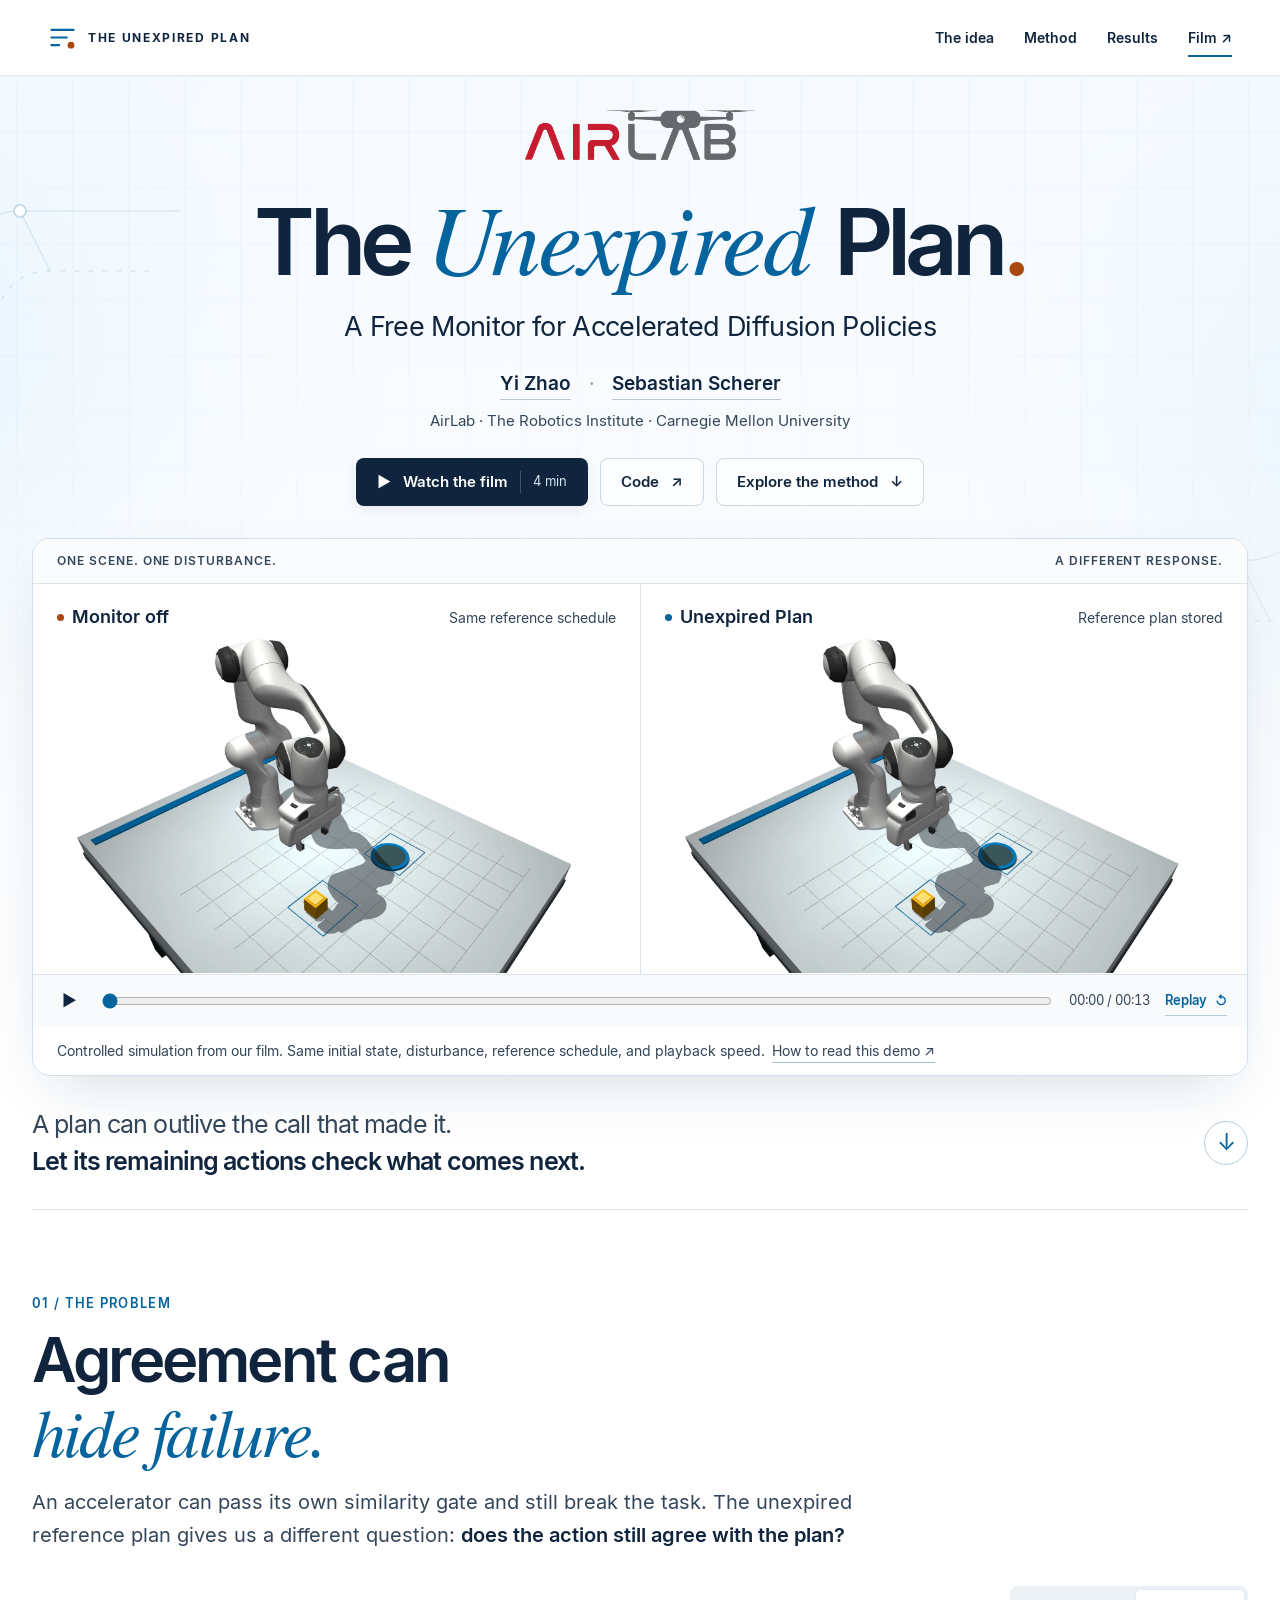
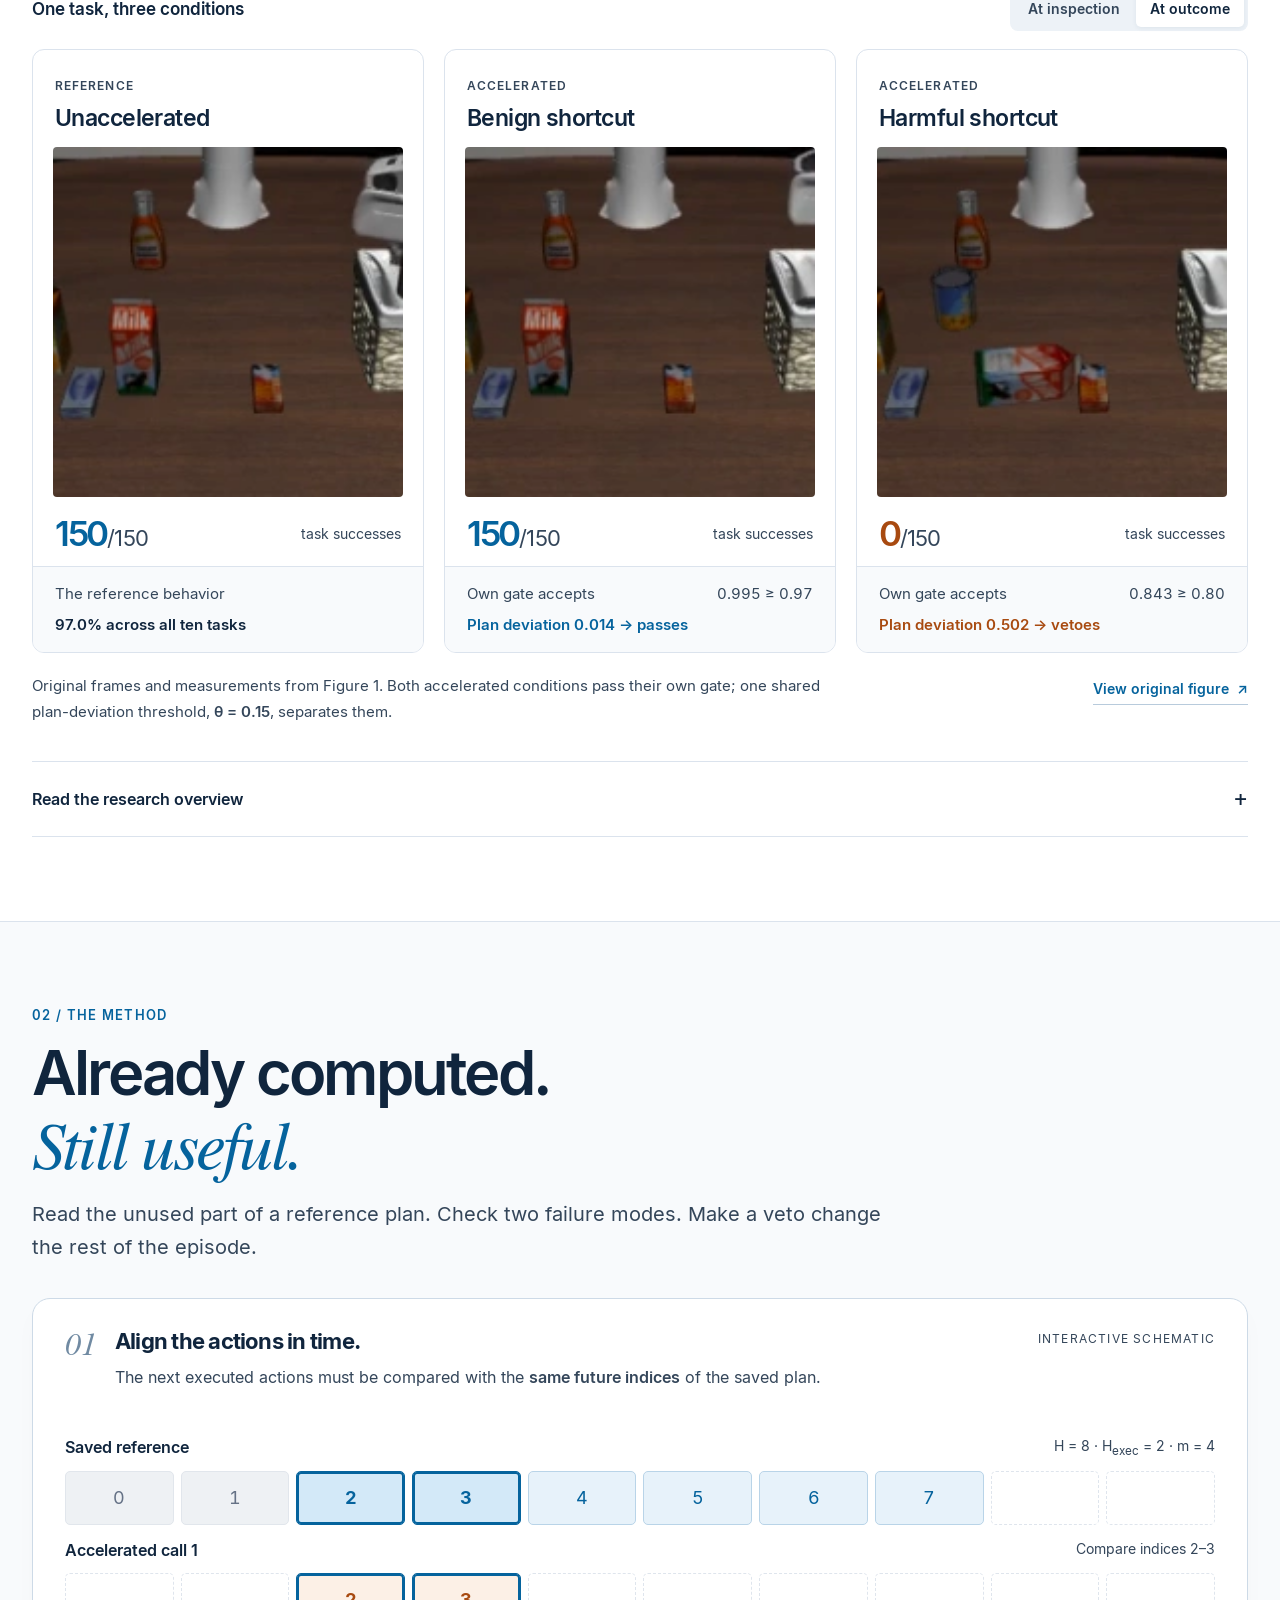
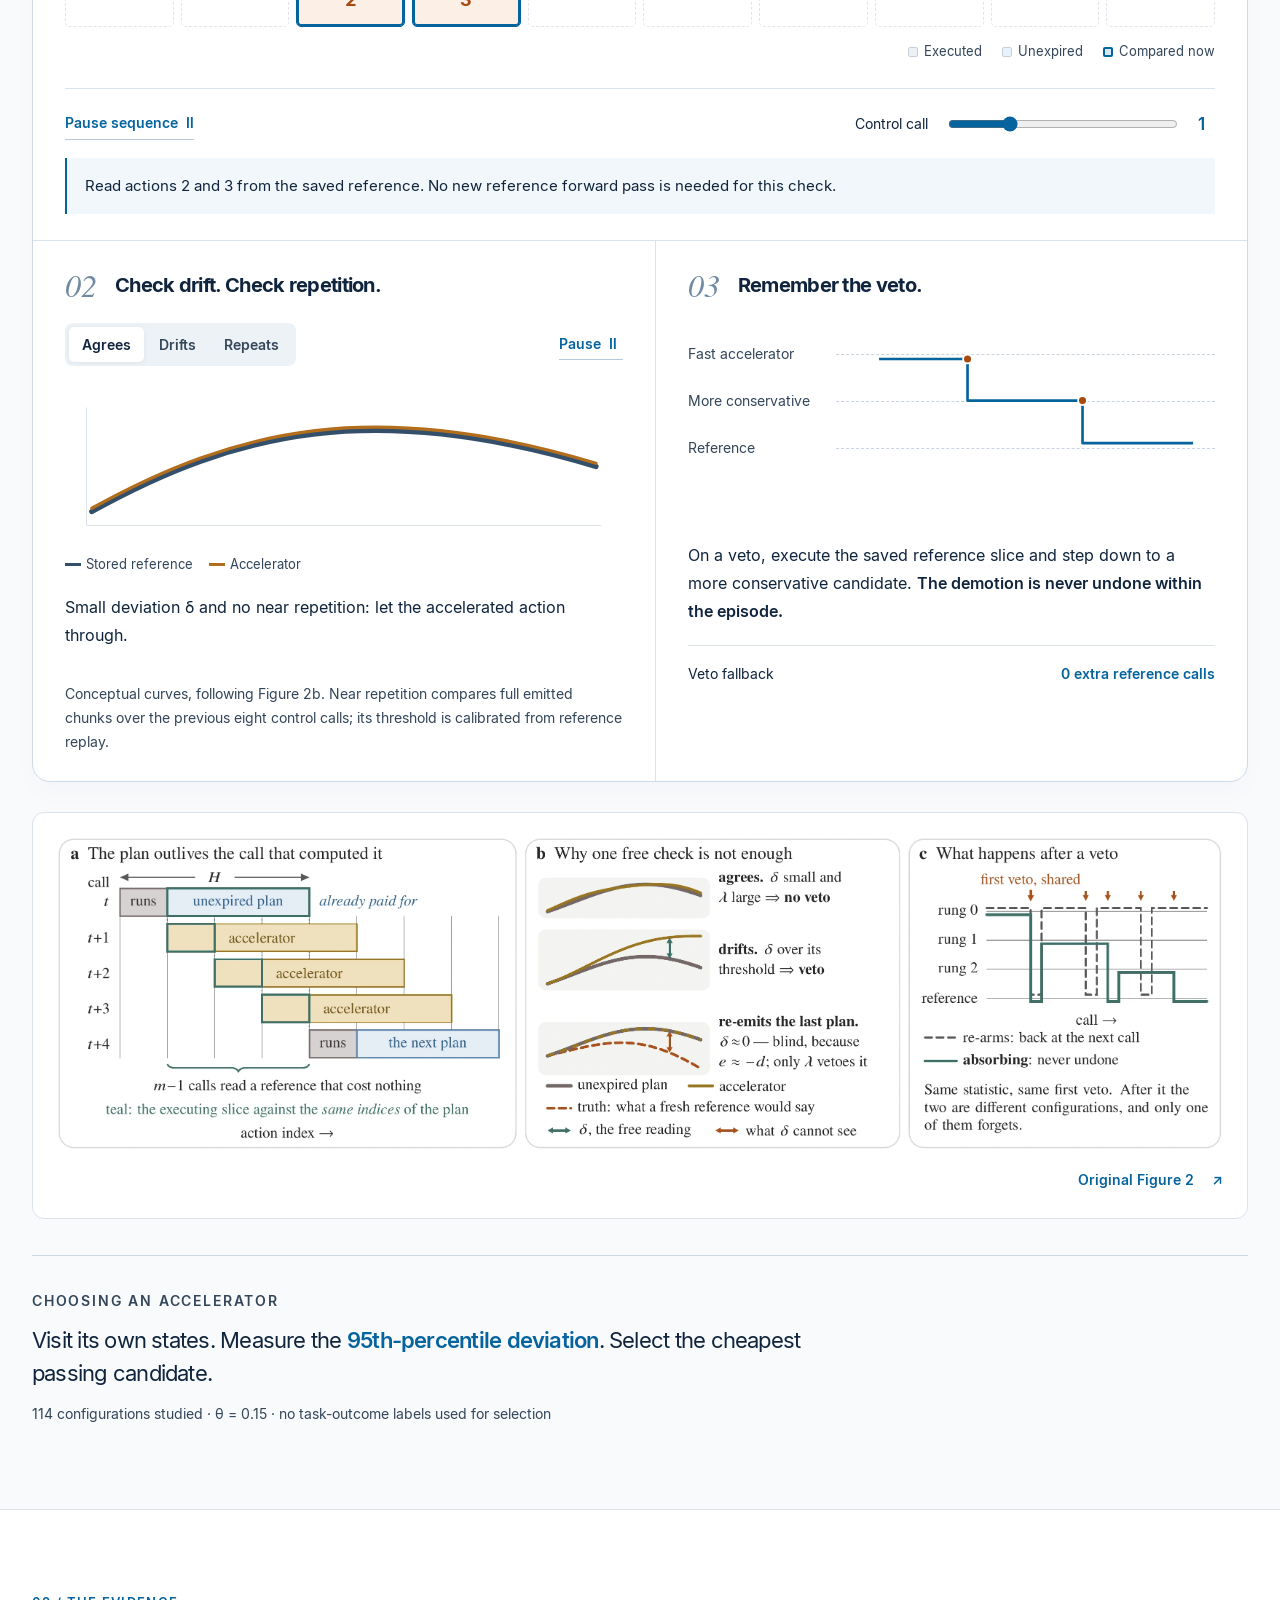
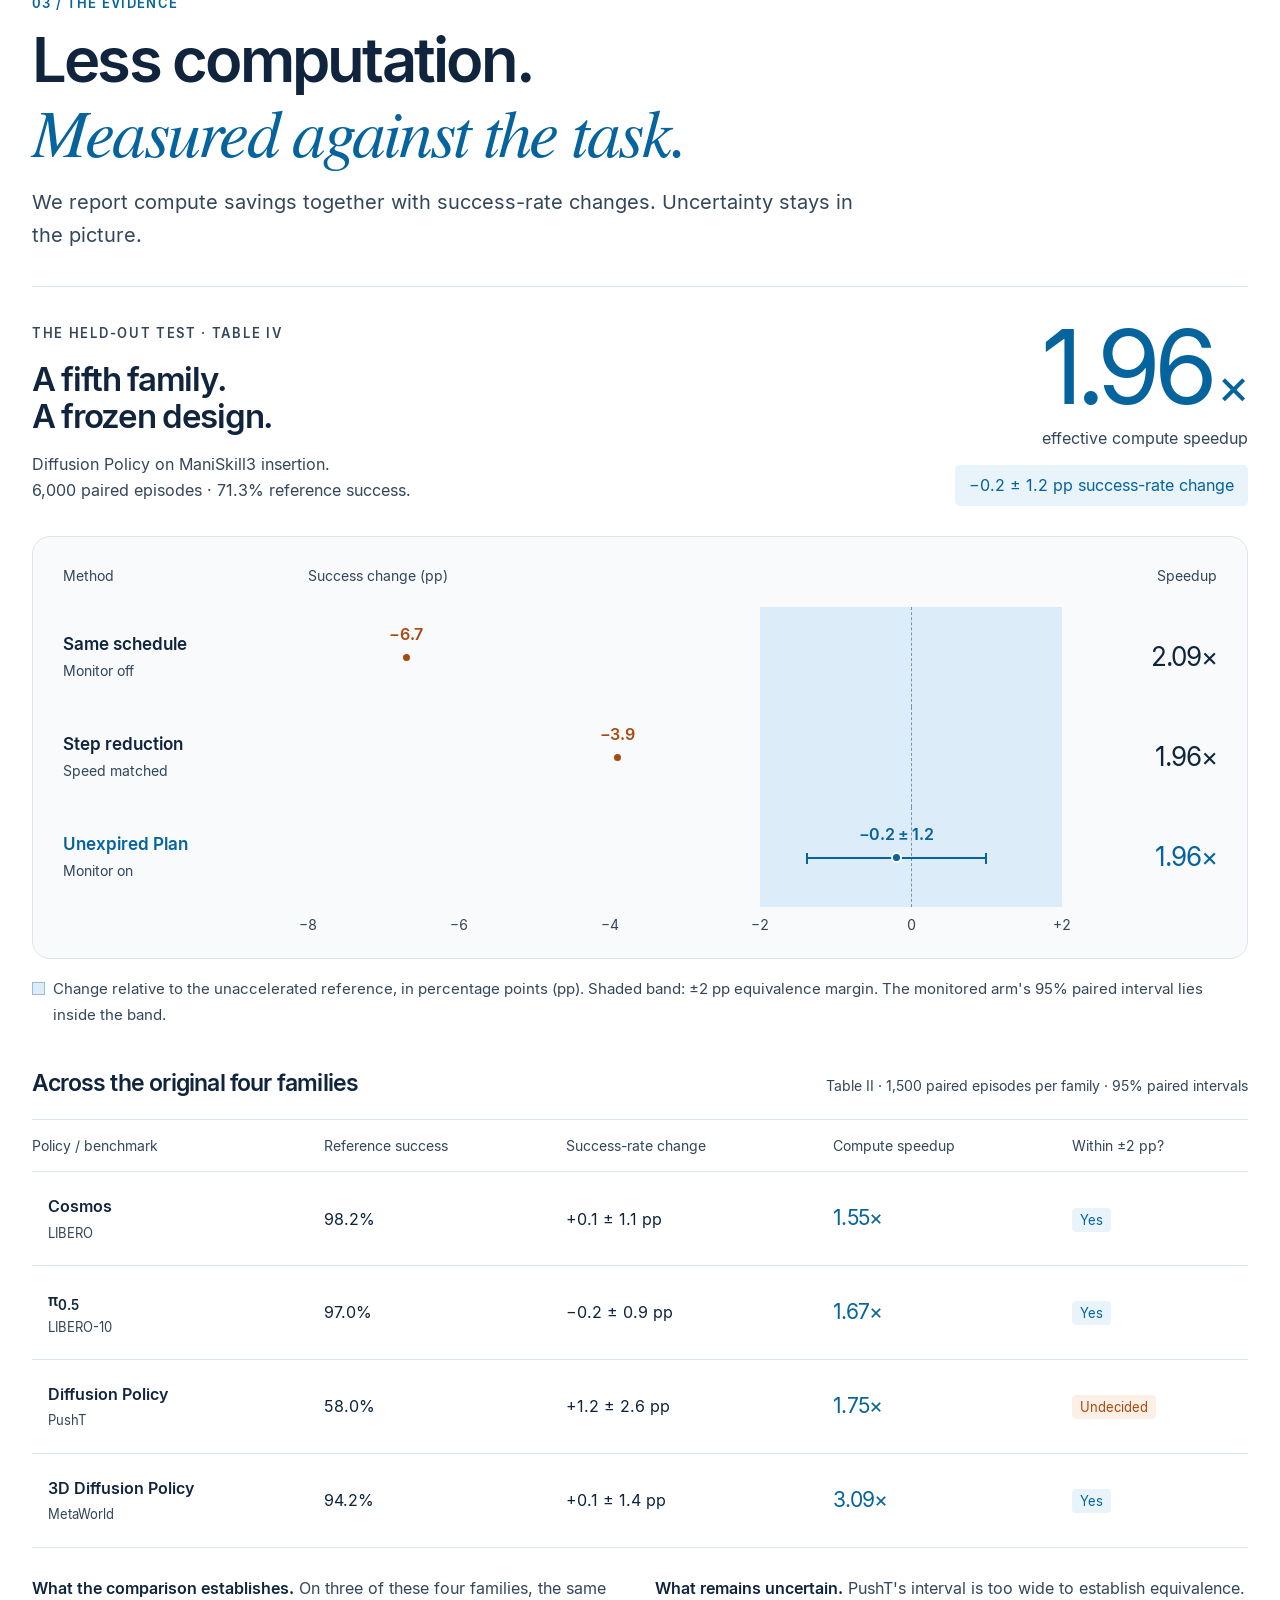
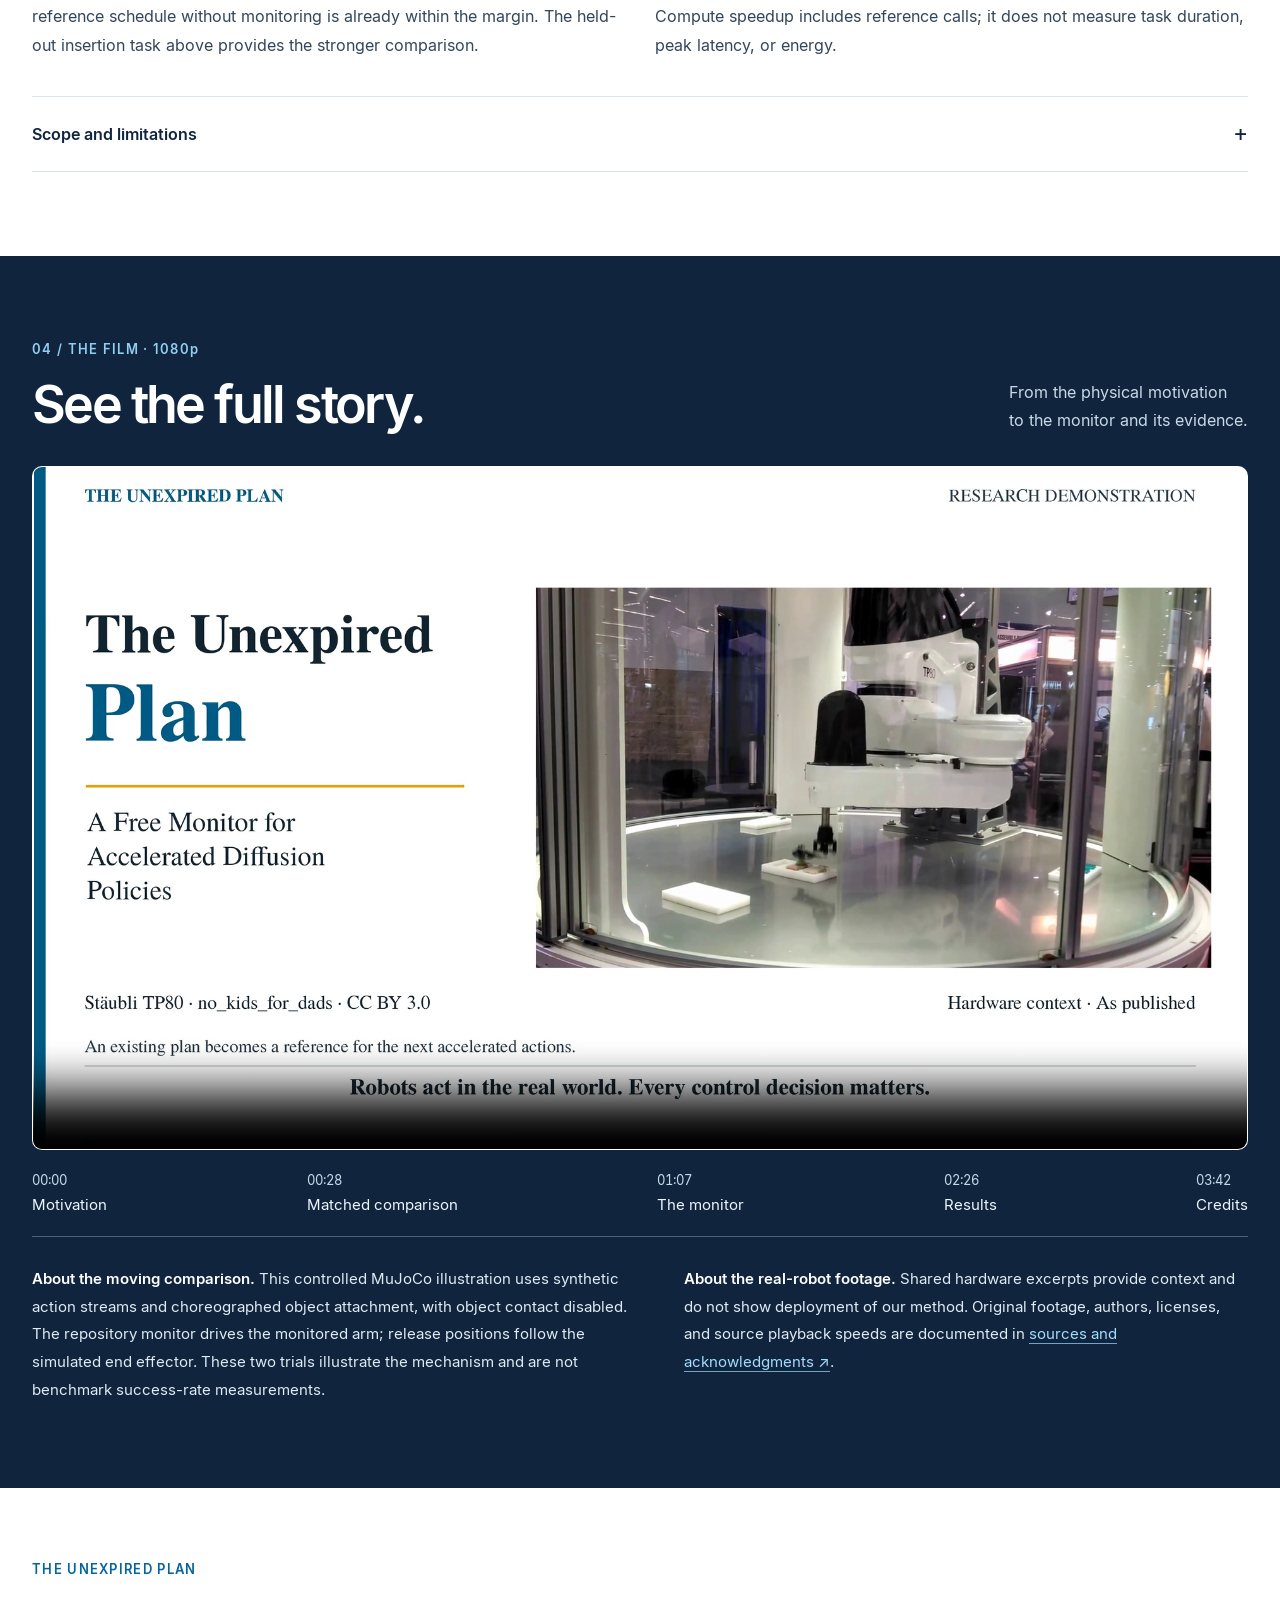
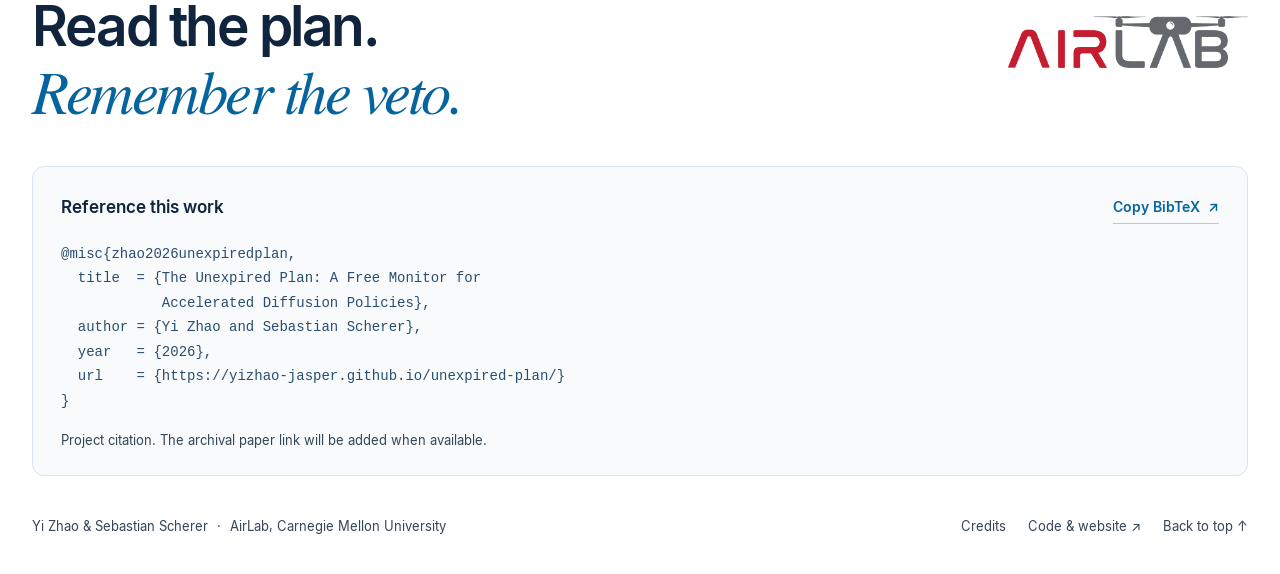
==== commit e6646a59: "Refine automatic method playback to a quicker, readable pace" ====
--- a/docs/index.html
+++ b/docs/index.html
@@ -15,7 +15,7 @@
   <link rel="icon" href="assets/favicon.svg" type="image/svg+xml">
   <link rel="preload" href="assets/fonts/Inter-Regular.ttf" as="font" type="font/ttf" crossorigin>
   <link rel="stylesheet" href="style.css?v=3">
-  <script src="site.js?v=3" defer></script>
+  <script src="site.js?v=4" defer></script>
   <title>The Unexpired Plan · AirLab</title>
 </head>
 <body>
@@ -78,7 +78,7 @@
           <div class="plan-label"><span id="proposal-label">Accelerated call 1</span><span class="blue" id="alignment-note">Compare indices 2–3</span></div>
           <div class="plan-row proposal-row" id="proposal-plan" aria-label="Accelerated action indices"></div>
           <div class="plan-key"><span><i class="key-past"></i>Executed</span><span><i class="key-plan"></i>Unexpired</span><span><i class="key-active"></i>Compared now</span></div>
-          <div class="call-control"><button class="text-button" id="plan-play" type="button">Play sequence <span aria-hidden="true">▶</span></button><label for="call-step">Control call</label><input type="range" id="call-step" min="0" max="4" step="1" value="1"><output for="call-step" id="call-output">1</output></div>
+          <div class="call-control"><button class="text-button" id="plan-play" type="button">Play sequence <span aria-hidden="true">▶</span></button><label for="call-step">Control call</label><input type="range" id="call-step" min="0" max="4" step="1" value="1"><output for="call-step" id="call-output" aria-live="off">1</output></div>
           <p id="call-explanation" class="lab-explanation" aria-live="polite">Read actions 2 and 3 from the saved reference. No new reference forward pass is needed for this check.</p>
         </div>
         <div class="method-bottom">
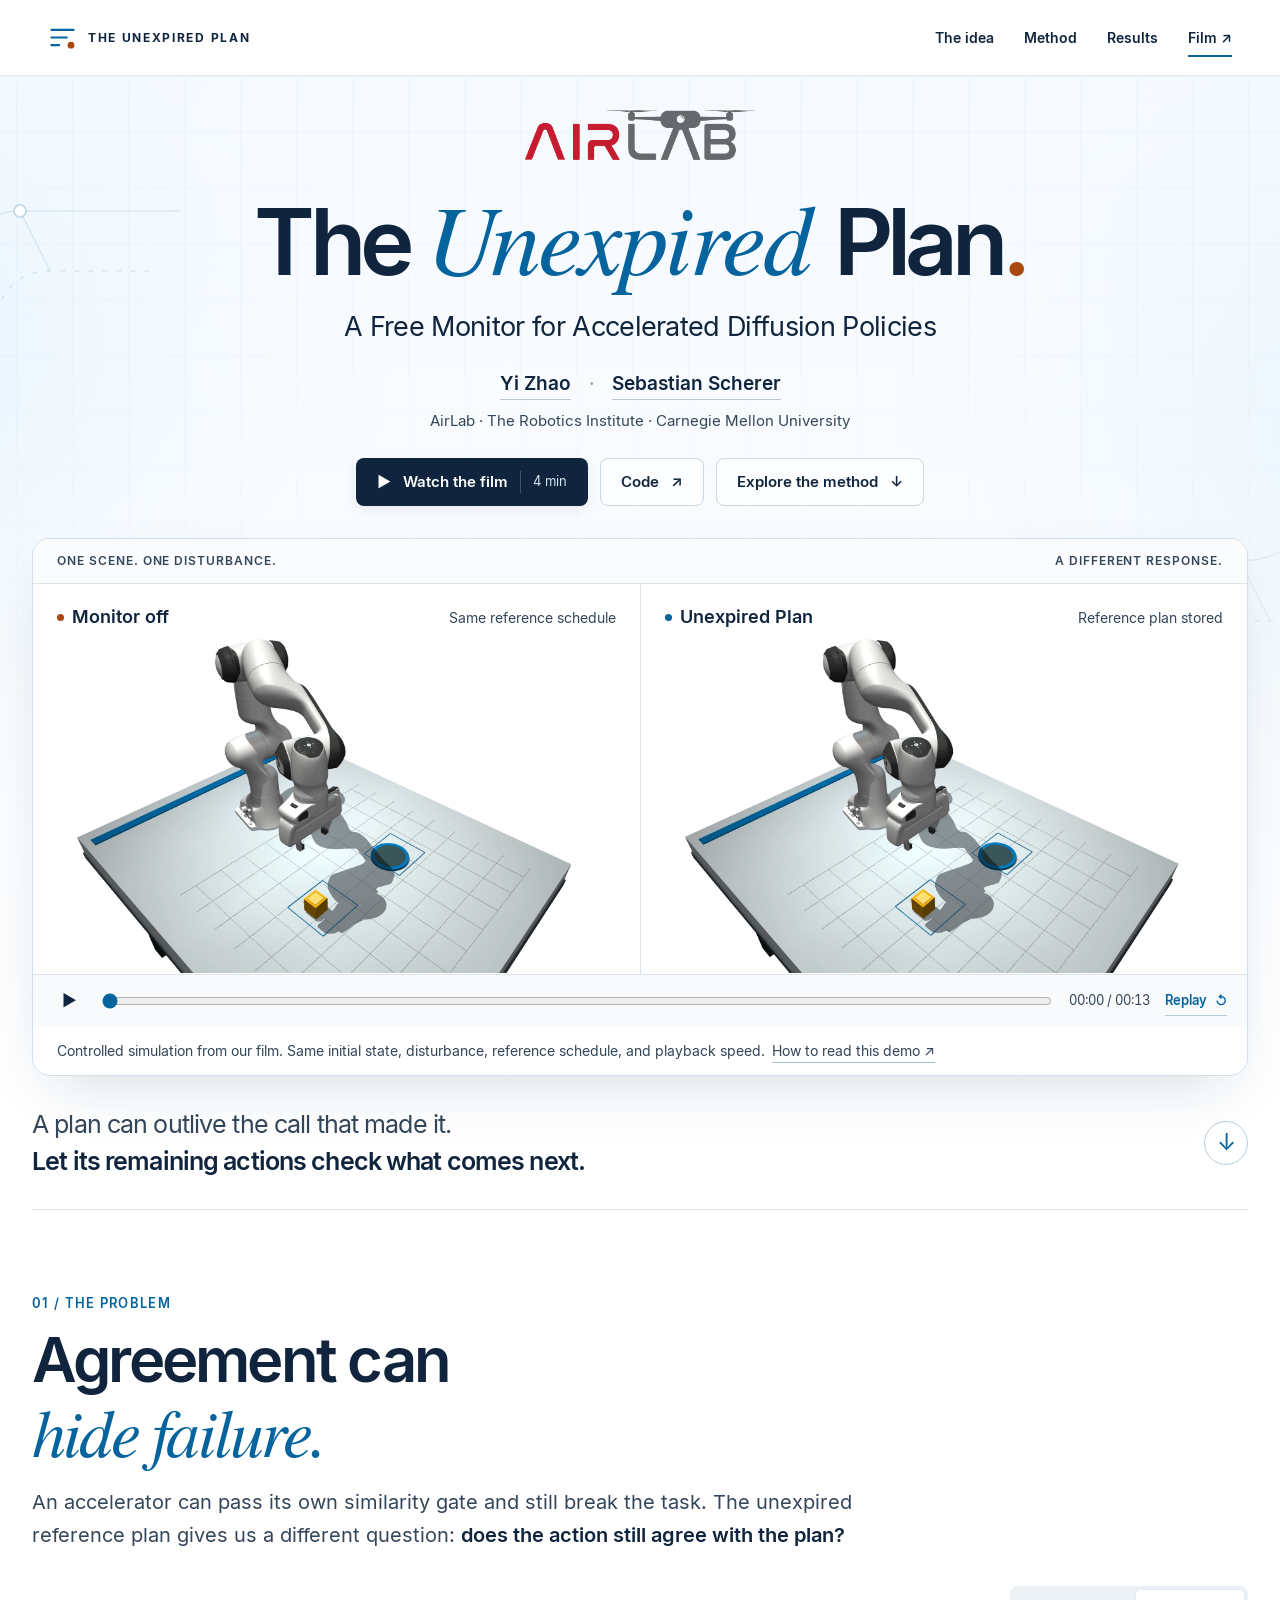
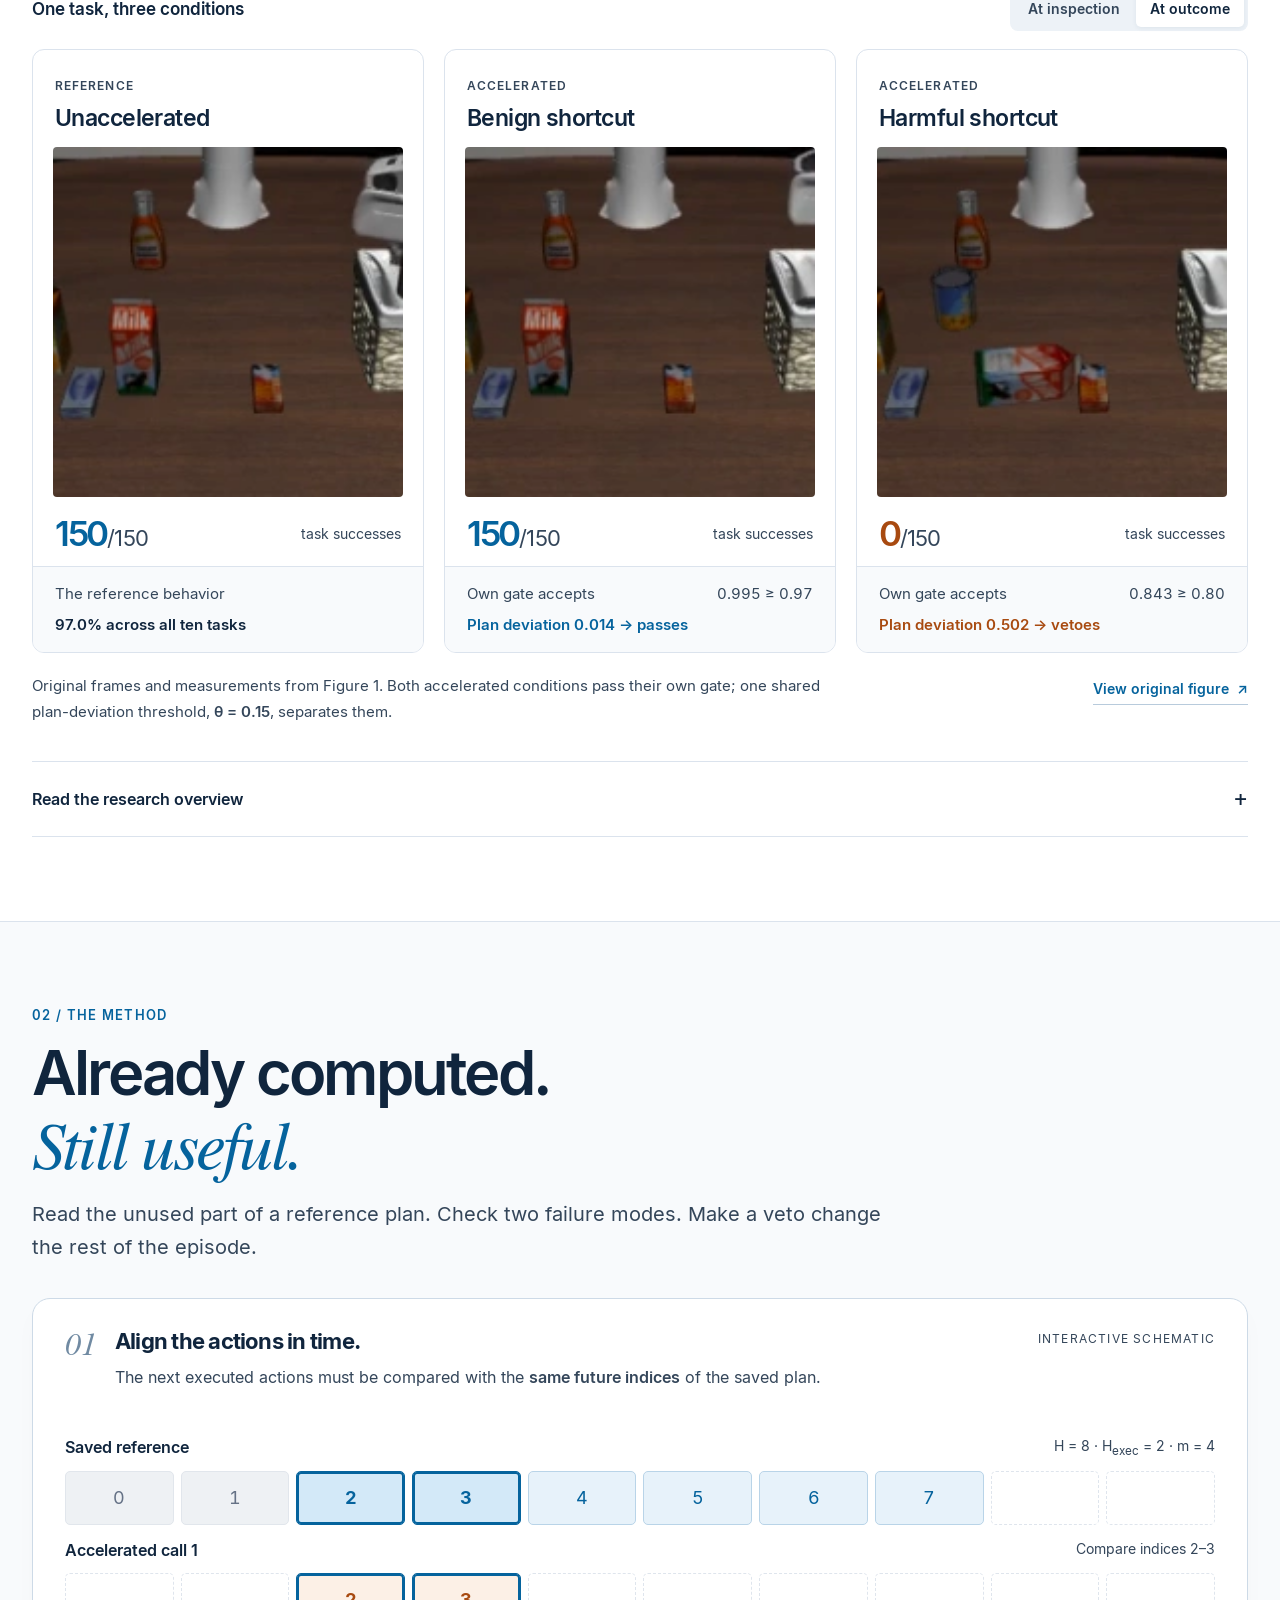
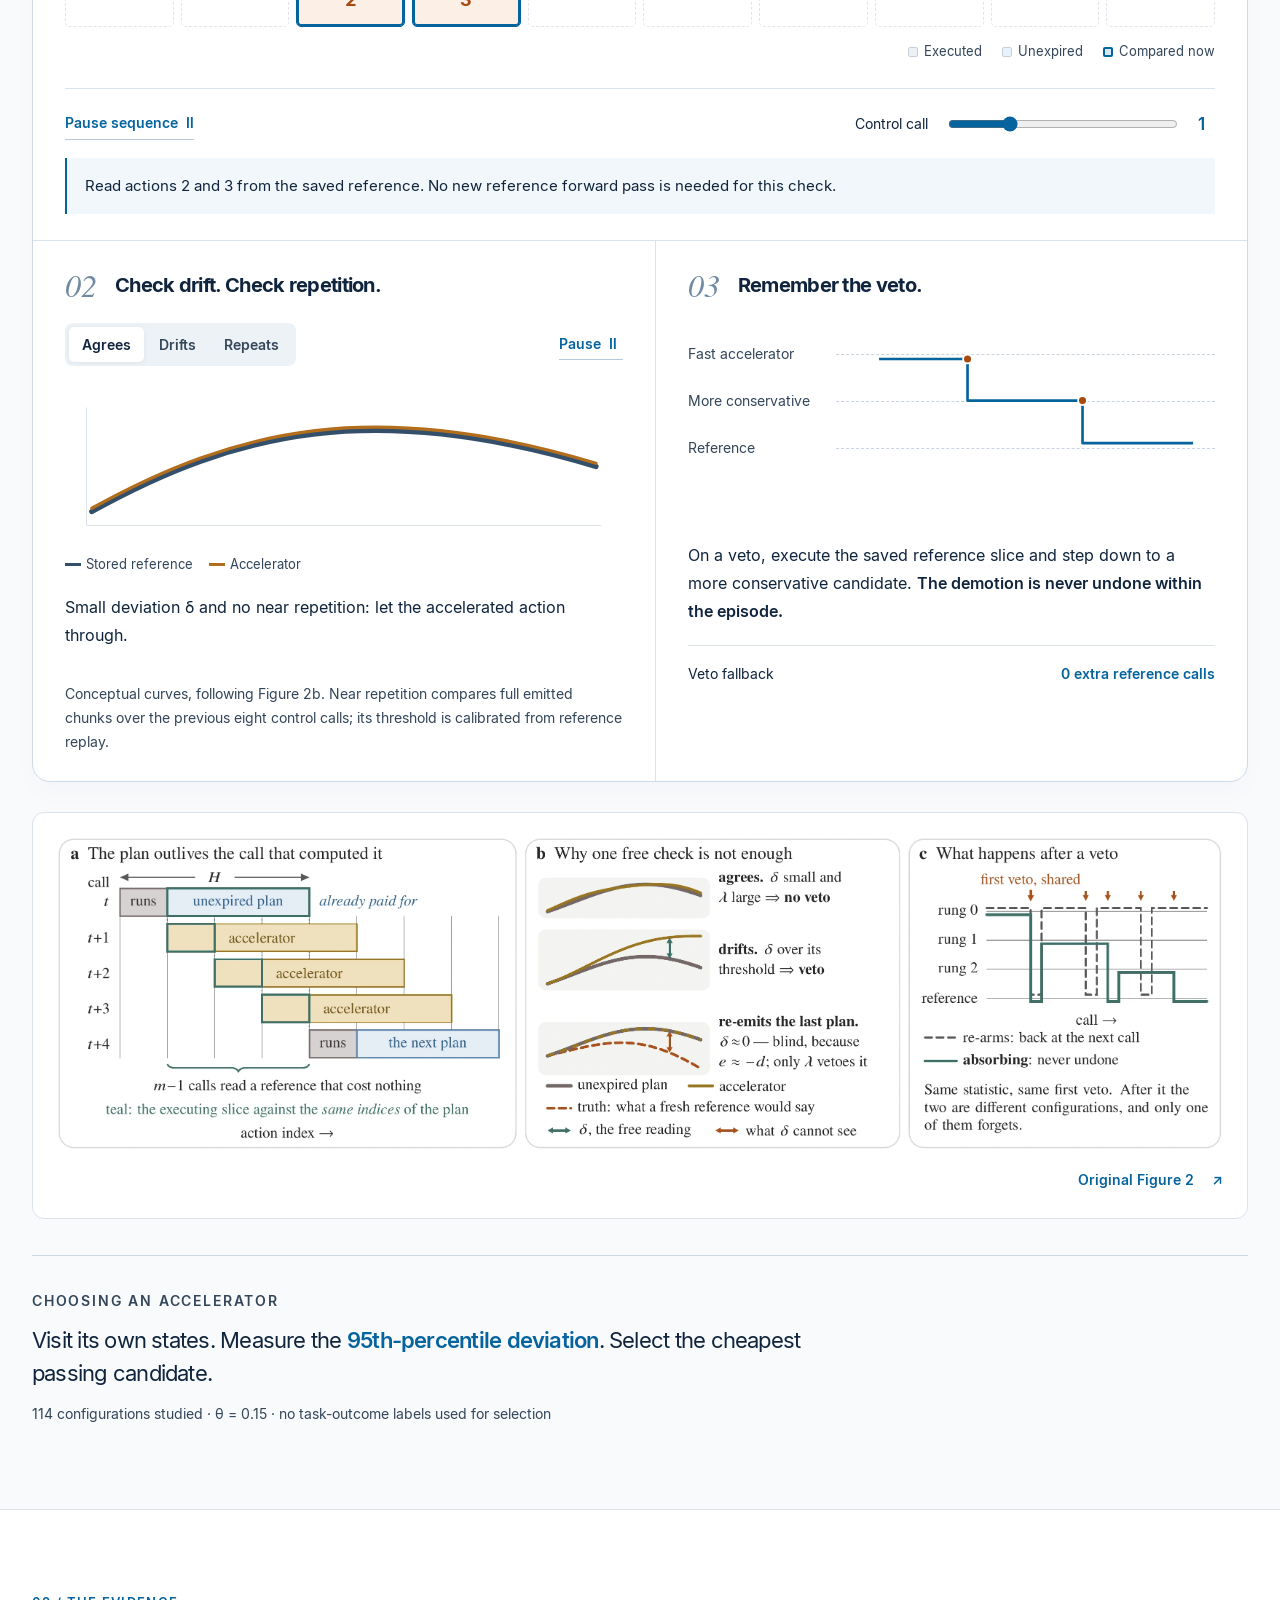
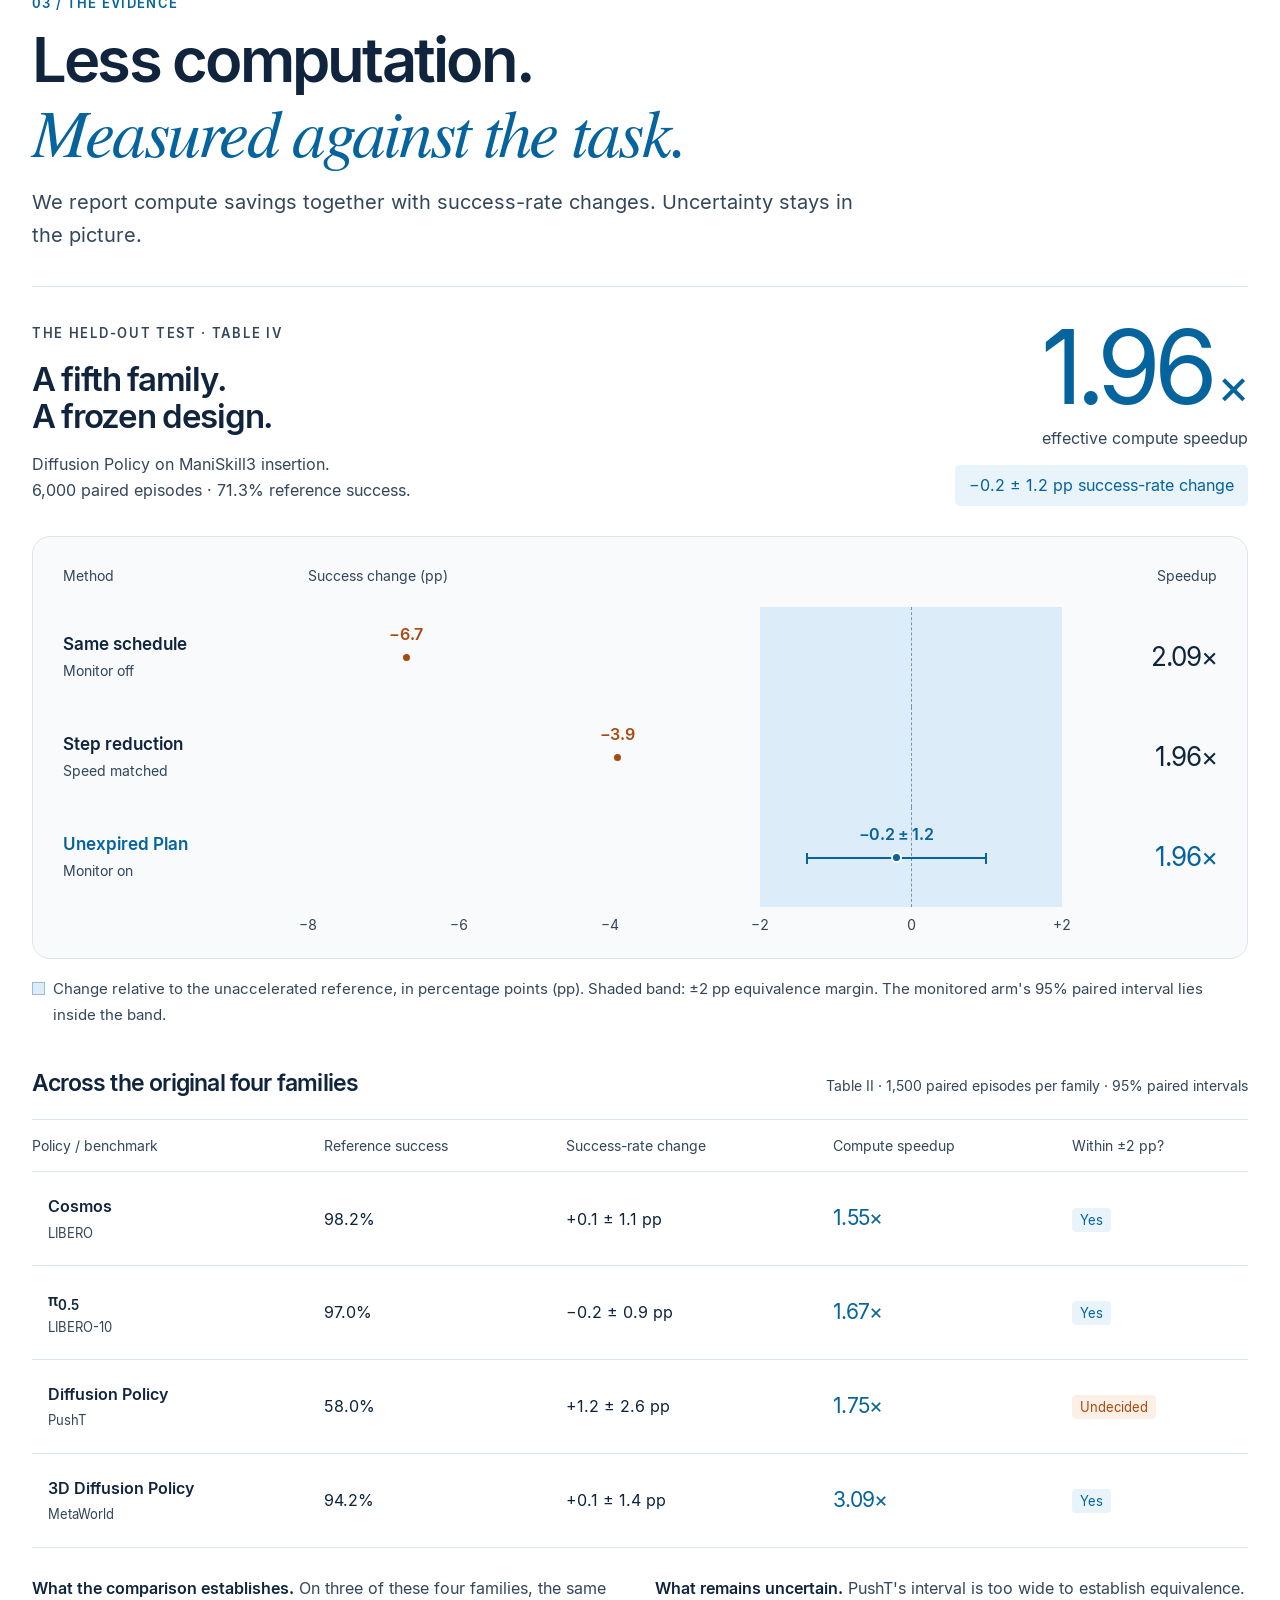
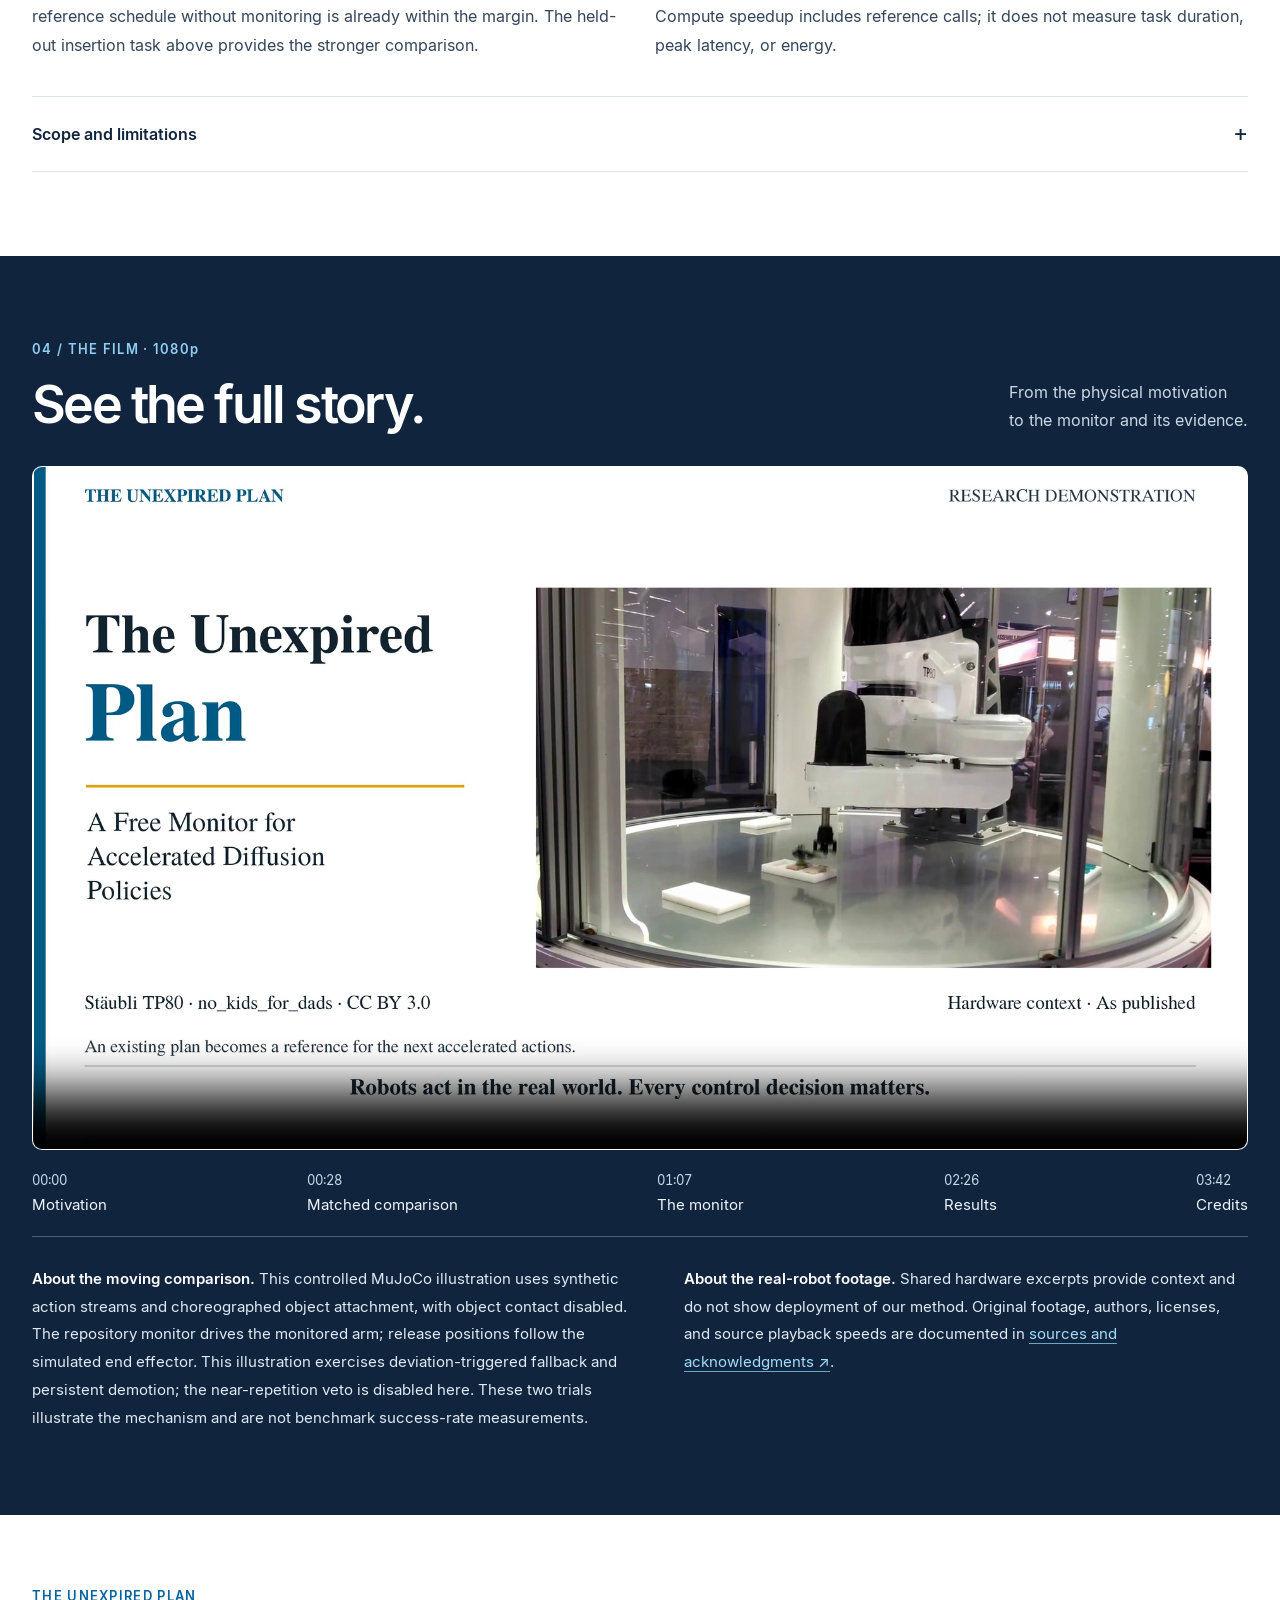
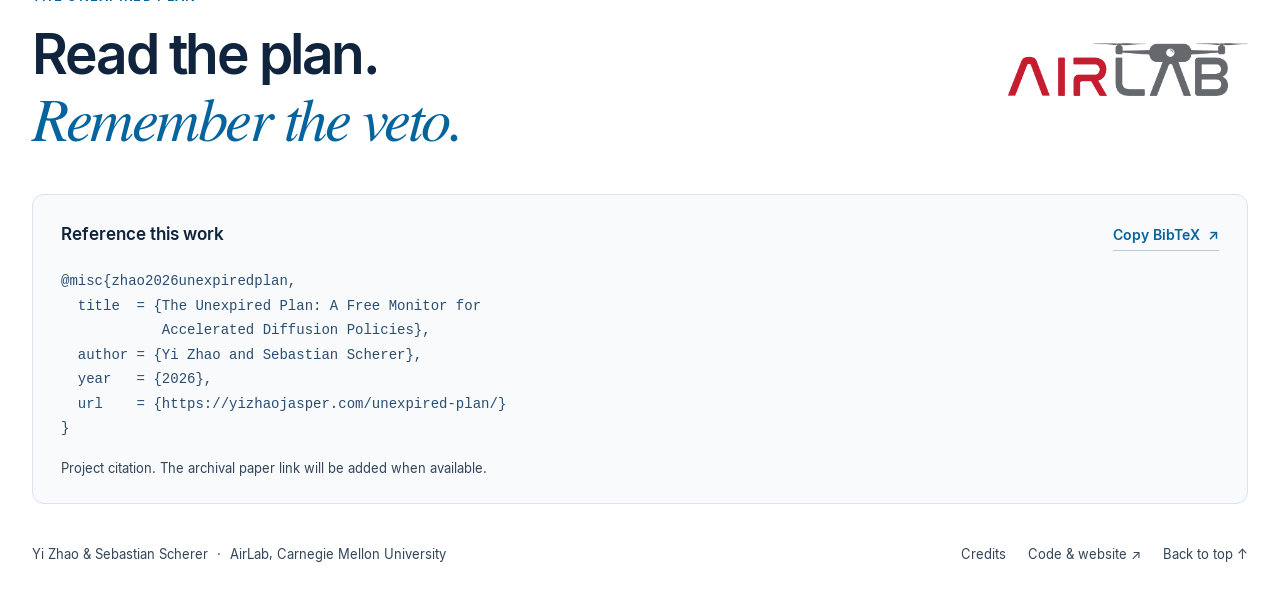
==== commit 091f9582: "Polish publication materials and clarify demonstration scope" ====
--- a/docs/index.html
+++ b/docs/index.html
@@ -8,10 +8,10 @@
   <meta property="og:type" content="website">
   <meta property="og:title" content="The Unexpired Plan">
   <meta property="og:description" content="A Free Monitor for Accelerated Diffusion Policies · Yi Zhao and Sebastian Scherer · AirLab, Carnegie Mellon University">
-  <meta property="og:image" content="https://yizhao-jasper.github.io/unexpired-plan/assets/social.jpg">
-  <meta property="og:url" content="https://yizhao-jasper.github.io/unexpired-plan/">
+  <meta property="og:image" content="https://yizhaojasper.com/unexpired-plan/assets/social.jpg">
+  <meta property="og:url" content="https://yizhaojasper.com/unexpired-plan/">
   <meta name="twitter:card" content="summary_large_image">
-  <link rel="canonical" href="https://yizhao-jasper.github.io/unexpired-plan/">
+  <link rel="canonical" href="https://yizhaojasper.com/unexpired-plan/">
   <link rel="icon" href="assets/favicon.svg" type="image/svg+xml">
   <link rel="preload" href="assets/fonts/Inter-Regular.ttf" as="font" type="font/ttf" crossorigin>
   <link rel="stylesheet" href="style.css?v=3">
@@ -74,9 +74,9 @@
         <div class="method-intro"><span class="step-number">01</span><div><h3>Align the actions in time.</h3><p>The next executed actions must be compared with the <strong>same future indices</strong> of the saved plan.</p></div><span class="lab-label">INTERACTIVE SCHEMATIC</span></div>
         <div class="plan-lab">
           <div class="plan-label"><span id="reference-label">Saved reference</span><span>H = 8 · H<sub>exec</sub> = 2 · m = 4</span></div>
-          <div class="plan-row" id="reference-plan" aria-label="Reference action indices"></div>
+          <div class="plan-row" id="reference-plan" role="group" aria-label="Reference action indices"></div>
           <div class="plan-label"><span id="proposal-label">Accelerated call 1</span><span class="blue" id="alignment-note">Compare indices 2–3</span></div>
-          <div class="plan-row proposal-row" id="proposal-plan" aria-label="Accelerated action indices"></div>
+          <div class="plan-row proposal-row" id="proposal-plan" role="group" aria-label="Accelerated action indices"></div>
           <div class="plan-key"><span><i class="key-past"></i>Executed</span><span><i class="key-plan"></i>Unexpired</span><span><i class="key-active"></i>Compared now</span></div>
           <div class="call-control"><button class="text-button" id="plan-play" type="button">Play sequence <span aria-hidden="true">▶</span></button><label for="call-step">Control call</label><input type="range" id="call-step" min="0" max="4" step="1" value="1"><output for="call-step" id="call-output" aria-live="off">1</output></div>
           <p id="call-explanation" class="lab-explanation" aria-live="polite">Read actions 2 and 3 from the saved reference. No new reference forward pass is needed for this check.</p>
@@ -116,9 +116,9 @@
 
   <section class="film-section" id="film" aria-labelledby="film-title"><div class="wrap section">
     <div class="film-heading"><div><p class="eyebrow">04 / THE FILM · 1080p</p><h2 id="film-title">See the full story.</h2></div><p>From the physical motivation<br>to the monitor and its evidence.</p></div>
-    <video id="film-video" controls playsinline preload="none" poster="assets/media/film-poster.webp?v=2" aria-label="The Unexpired Plan, four-minute research film with English male narration"><source src="assets/media/unexpired-plan-film.mp4?v=2" type="video/mp4"><track kind="captions" src="assets/media/unexpired-plan.en.vtt" srclang="en" label="English">Your browser does not support embedded video. <a href="assets/media/unexpired-plan-film.mp4?v=2">Download the film.</a></video>
-    <div class="film-chapters" aria-label="Film chapters"><button type="button" data-time="0"><span>00:00</span> Motivation</button><button type="button" data-time="28"><span>00:28</span> Matched comparison</button><button type="button" data-time="67"><span>01:07</span> The monitor</button><button type="button" data-time="146"><span>02:26</span> Results</button><button type="button" data-time="222"><span>03:42</span> Credits</button></div>
-    <div class="film-notes"><p id="illustration-note"><strong>About the moving comparison.</strong> This controlled MuJoCo illustration uses synthetic action streams and choreographed object attachment, with object contact disabled. The repository monitor drives the monitored arm; release positions follow the simulated end effector. These two trials illustrate the mechanism and are not benchmark success-rate measurements.</p><p><strong>About the real-robot footage.</strong> Shared hardware excerpts provide context and do not show deployment of our method. Original footage, authors, licenses, and source playback speeds are documented in <a href="credits.html">sources and acknowledgments <span aria-hidden="true">↗</span></a>.</p></div>
+    <video id="film-video" controls playsinline preload="none" poster="assets/media/film-poster.webp?v=2" aria-label="The Unexpired Plan, four-minute research film with English male narration"><source src="assets/media/unexpired-plan-film.mp4?v=2" type="video/mp4"><track kind="captions" src="assets/media/unexpired-plan.en.vtt?v=2" srclang="en" label="English">Your browser does not support embedded video. <a href="assets/media/unexpired-plan-film.mp4?v=2">Download the film.</a></video>
+    <div class="film-chapters" role="group" aria-label="Film chapters"><button type="button" data-time="0"><span>00:00</span> Motivation</button><button type="button" data-time="28"><span>00:28</span> Matched comparison</button><button type="button" data-time="67"><span>01:07</span> The monitor</button><button type="button" data-time="146"><span>02:26</span> Results</button><button type="button" data-time="222"><span>03:42</span> Credits</button></div>
+    <div class="film-notes"><p id="illustration-note"><strong>About the moving comparison.</strong> This controlled MuJoCo illustration uses synthetic action streams and choreographed object attachment, with object contact disabled. The repository monitor drives the monitored arm; release positions follow the simulated end effector. This illustration exercises deviation-triggered fallback and persistent demotion; the near-repetition veto is disabled here. These two trials illustrate the mechanism and are not benchmark success-rate measurements.</p><p><strong>About the real-robot footage.</strong> Shared hardware excerpts provide context and do not show deployment of our method. Original footage, authors, licenses, and source playback speeds are documented in <a href="credits.html">sources and acknowledgments <span aria-hidden="true">↗</span></a>.</p></div>
   </div></section>
 
   <section class="closing wrap"><div><p class="eyebrow">THE UNEXPIRED PLAN</p><h2>Read the plan.<br><em>Remember the veto.</em></h2></div><a class="airlab-link" href="https://theairlab.org/"><img src="assets/airlab.png" alt="AirLab, Carnegie Mellon University" width="240" height="72" loading="lazy"></a></section>
@@ -127,7 +127,7 @@
             Accelerated Diffusion Policies},
   author = {Yi Zhao and Sebastian Scherer},
   year   = {2026},
-  url    = {https://yizhao-jasper.github.io/unexpired-plan/}
+  url    = {https://yizhaojasper.com/unexpired-plan/}
 }</pre><p class="small-note">Project citation. The archival paper link will be added when available.</p><p class="sr-only" id="copy-status" role="status"></p></section>
 </main>
 <footer class="site-footer wrap"><p>Yi Zhao &amp; Sebastian Scherer <span>·</span> AirLab, Carnegie Mellon University</p><div><a href="credits.html">Credits</a><a href="https://github.com/YiZhao-Jasper/unexpired-plan">Code &amp; website <span aria-hidden="true">↗</span></a><a href="#">Back to top ↑</a></div></footer>
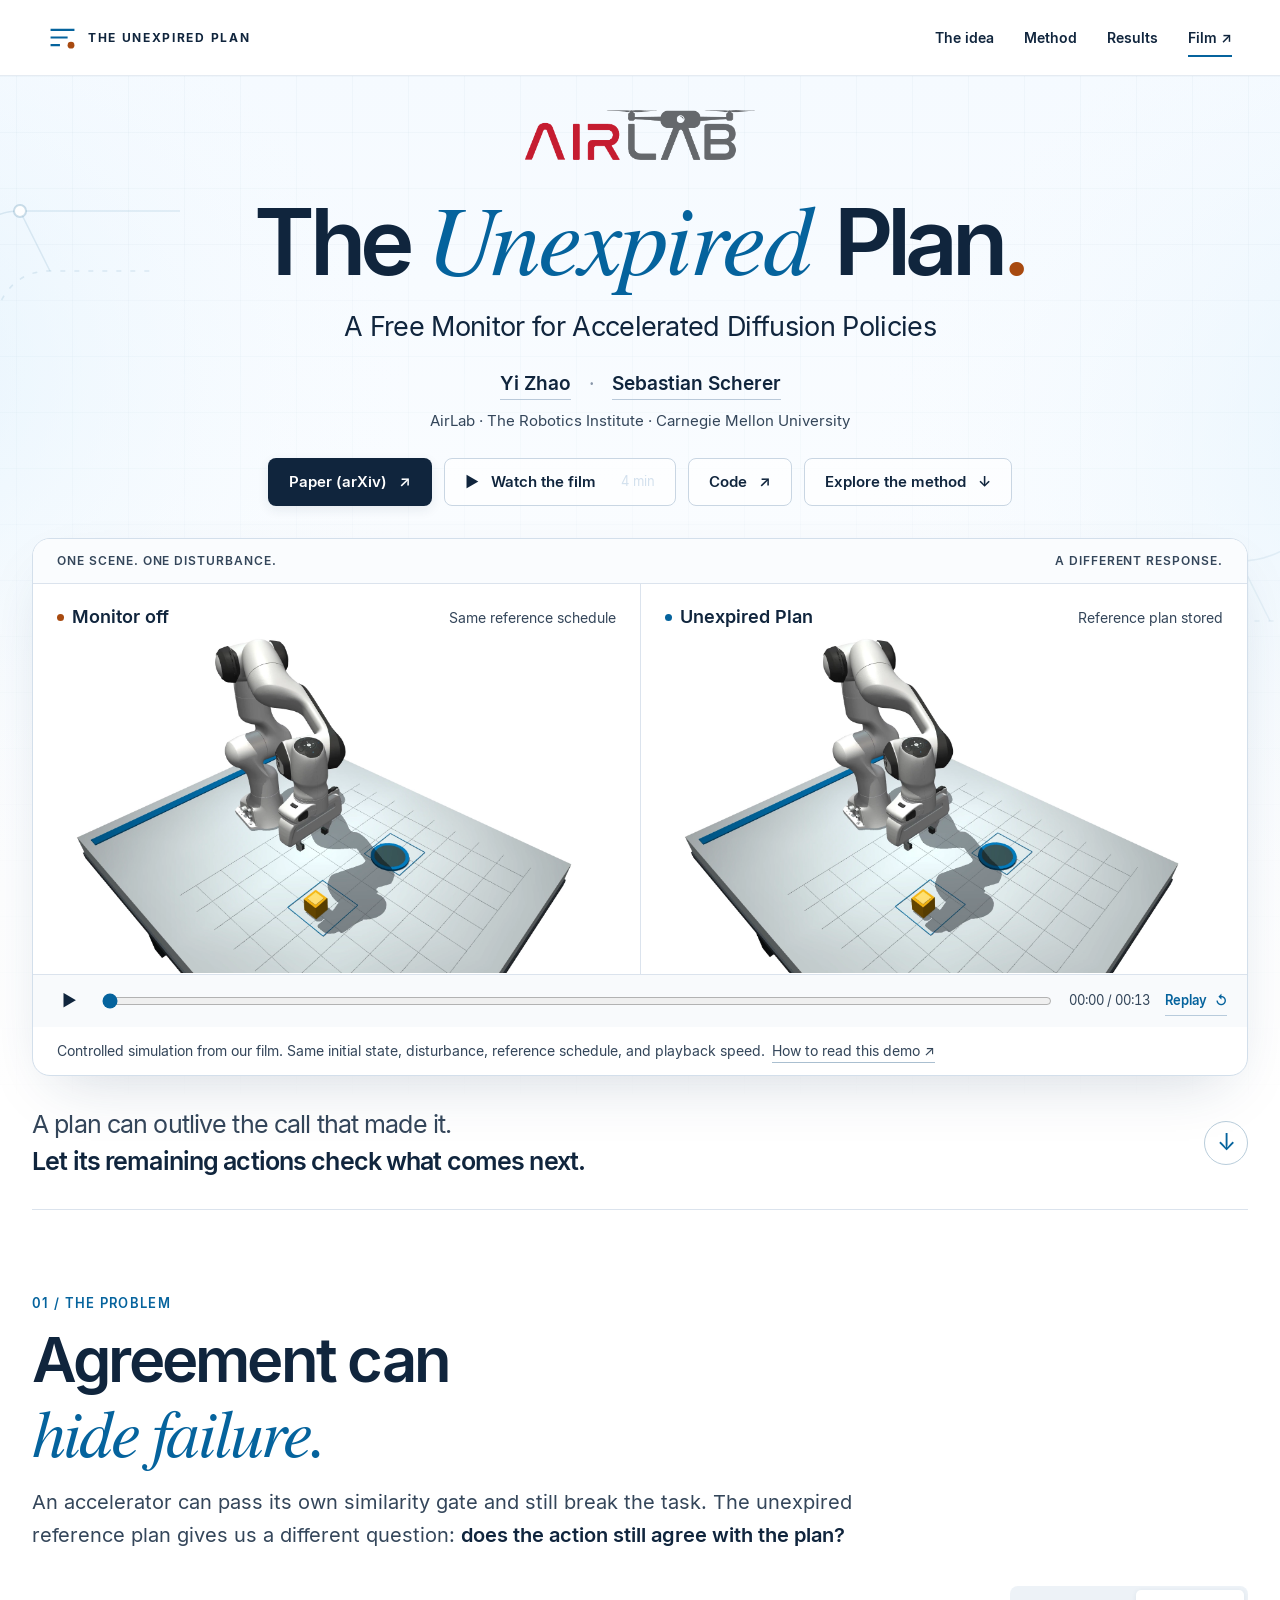
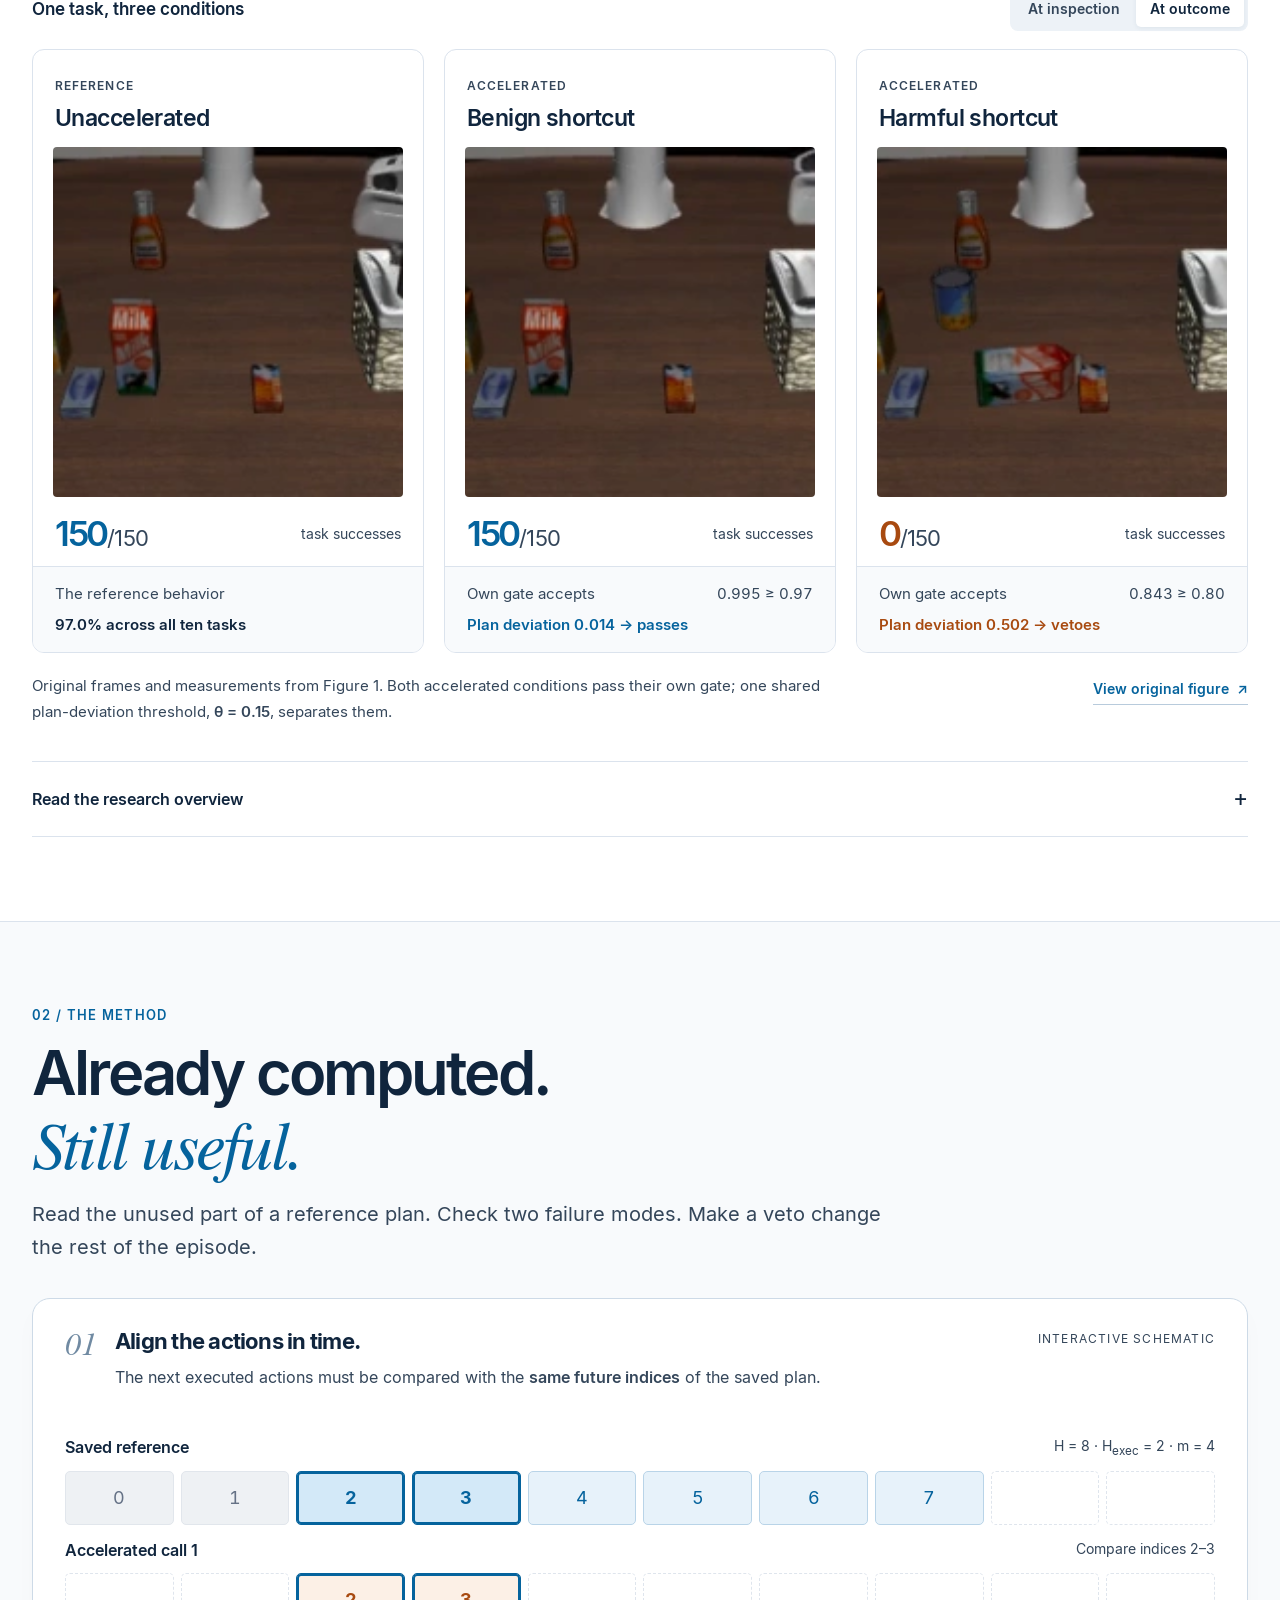
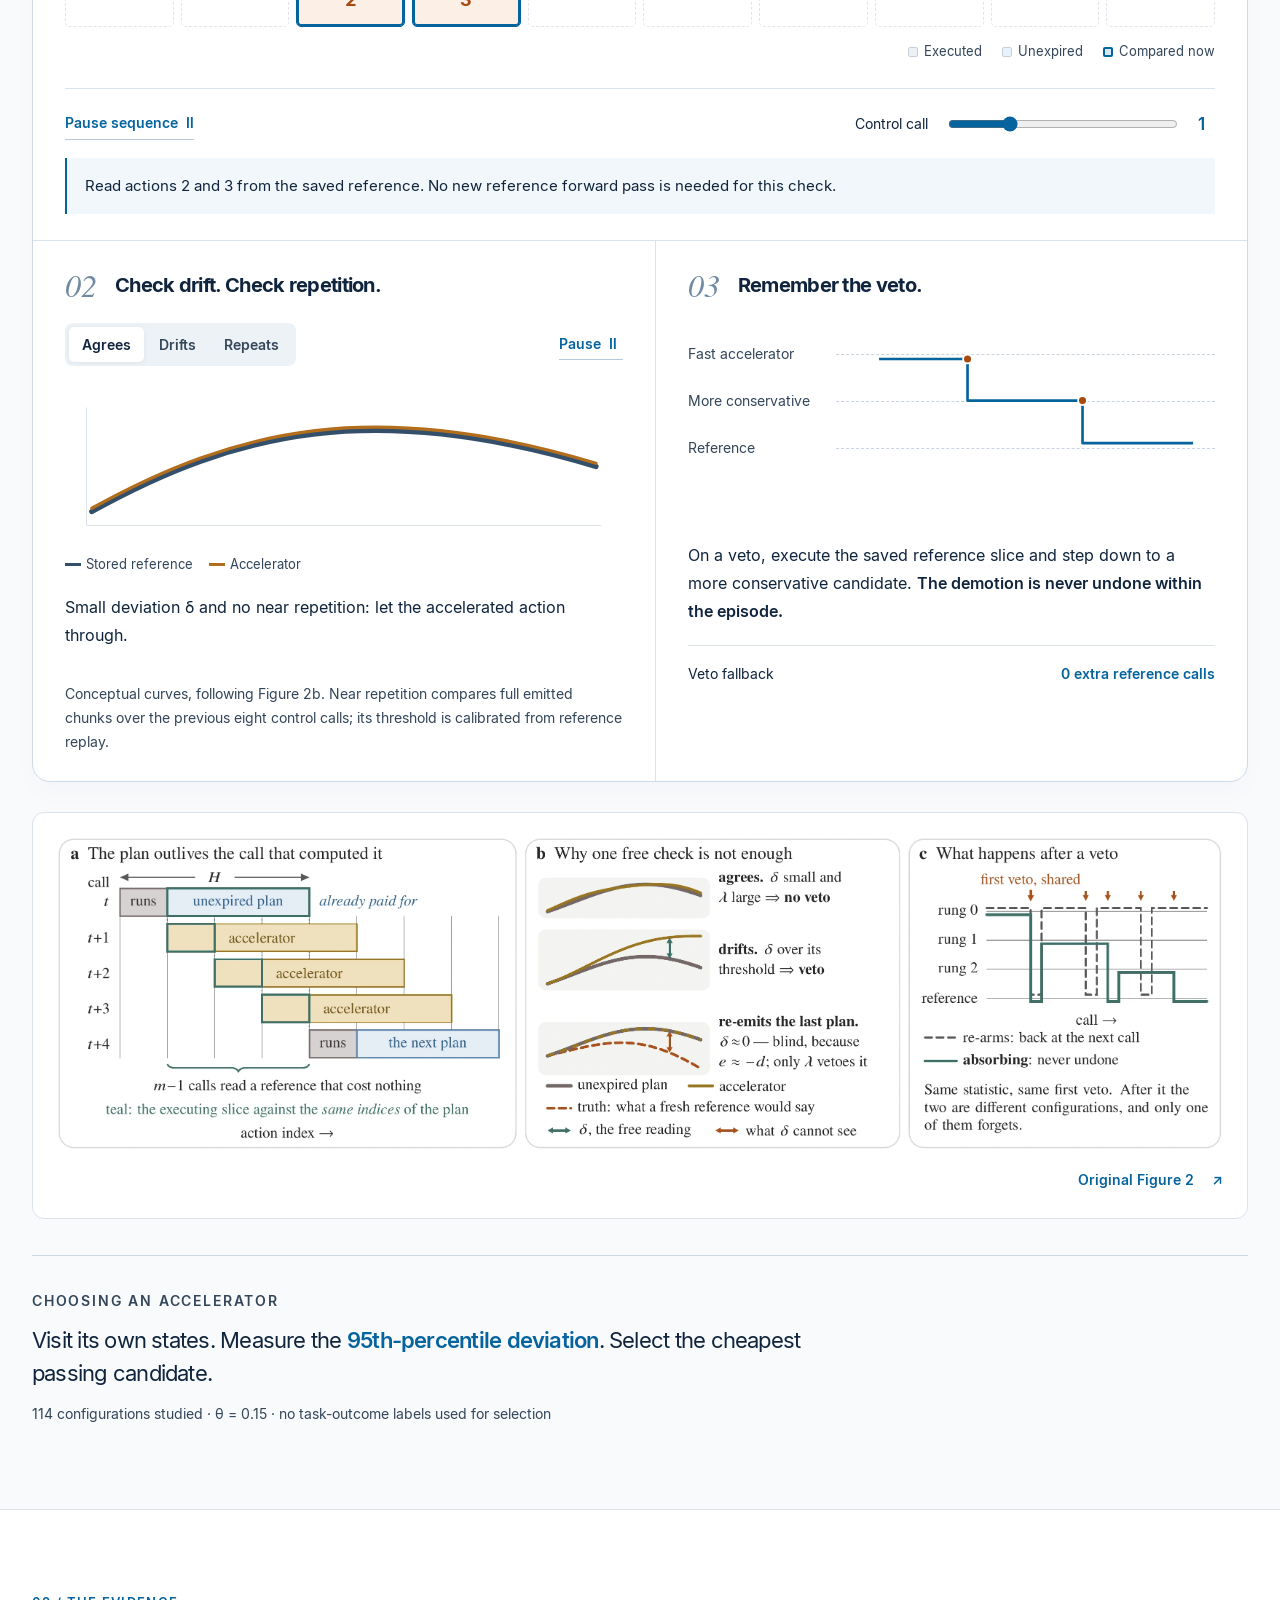
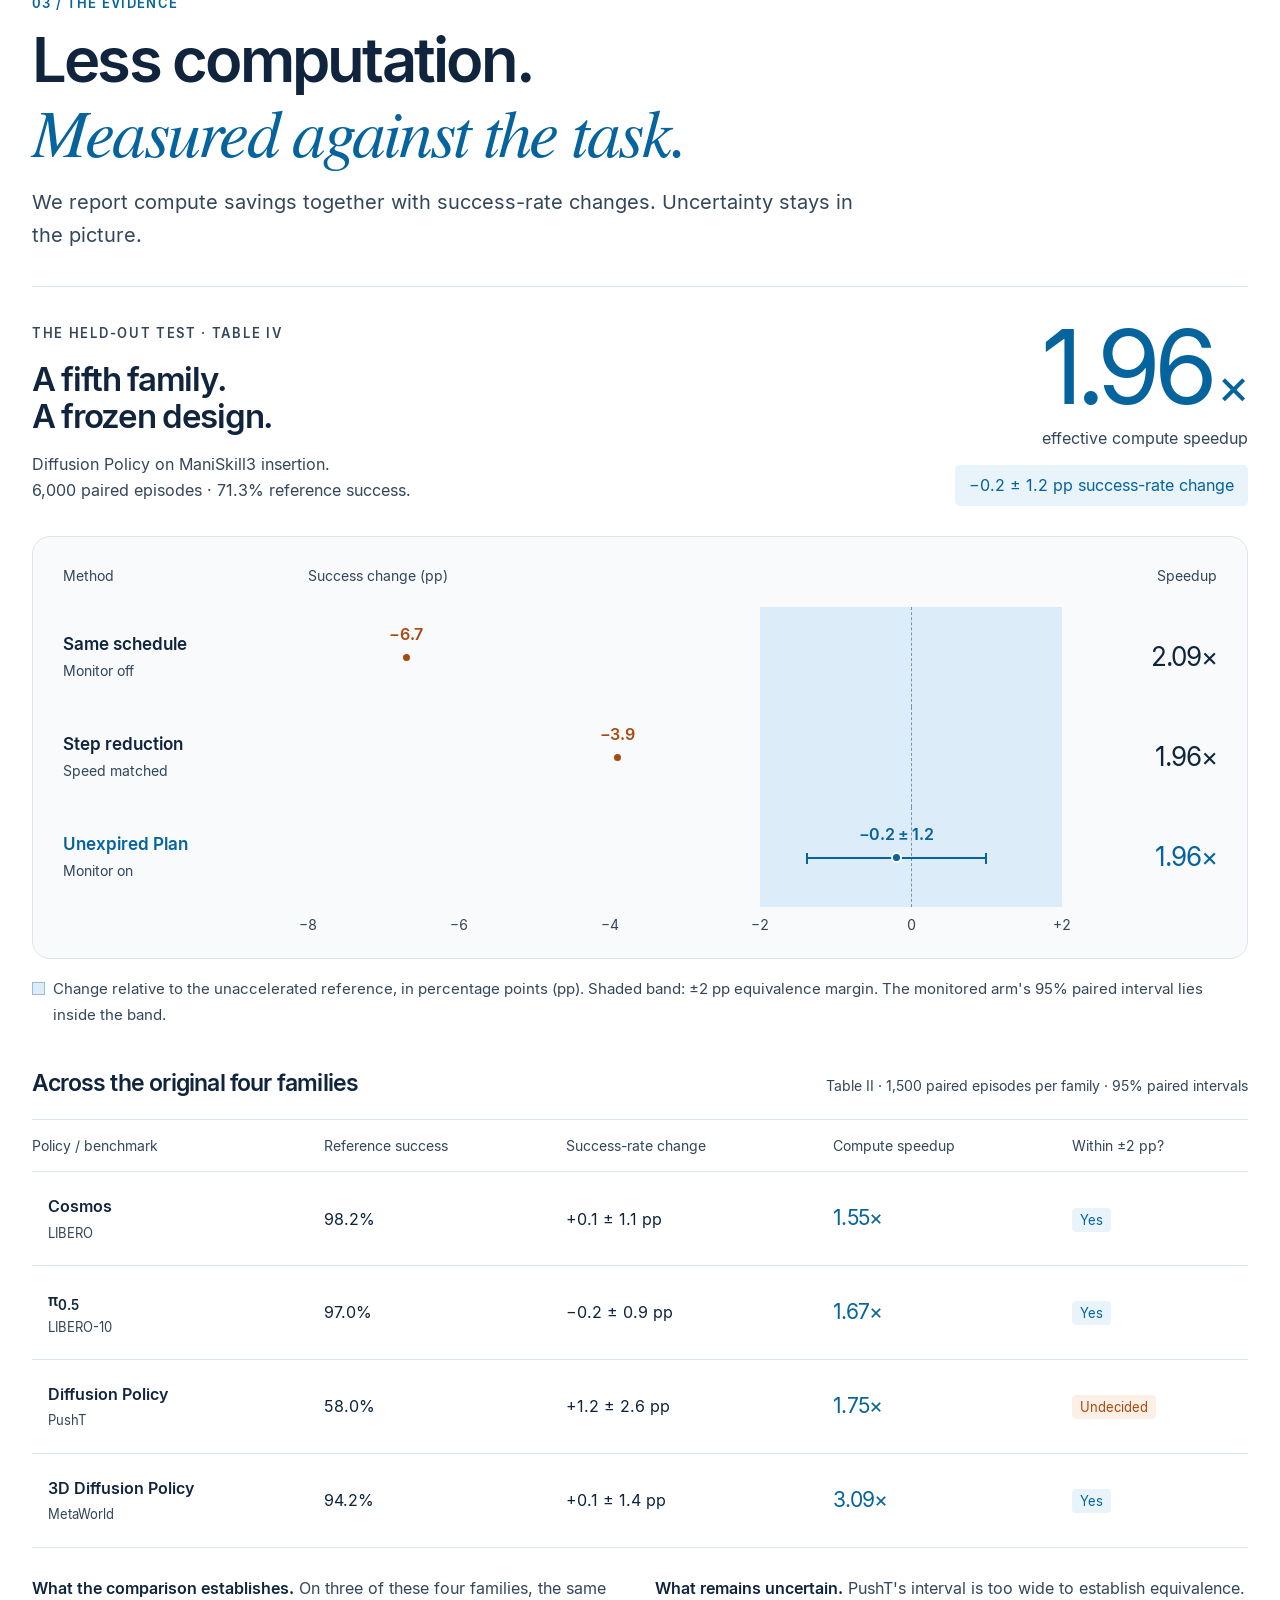
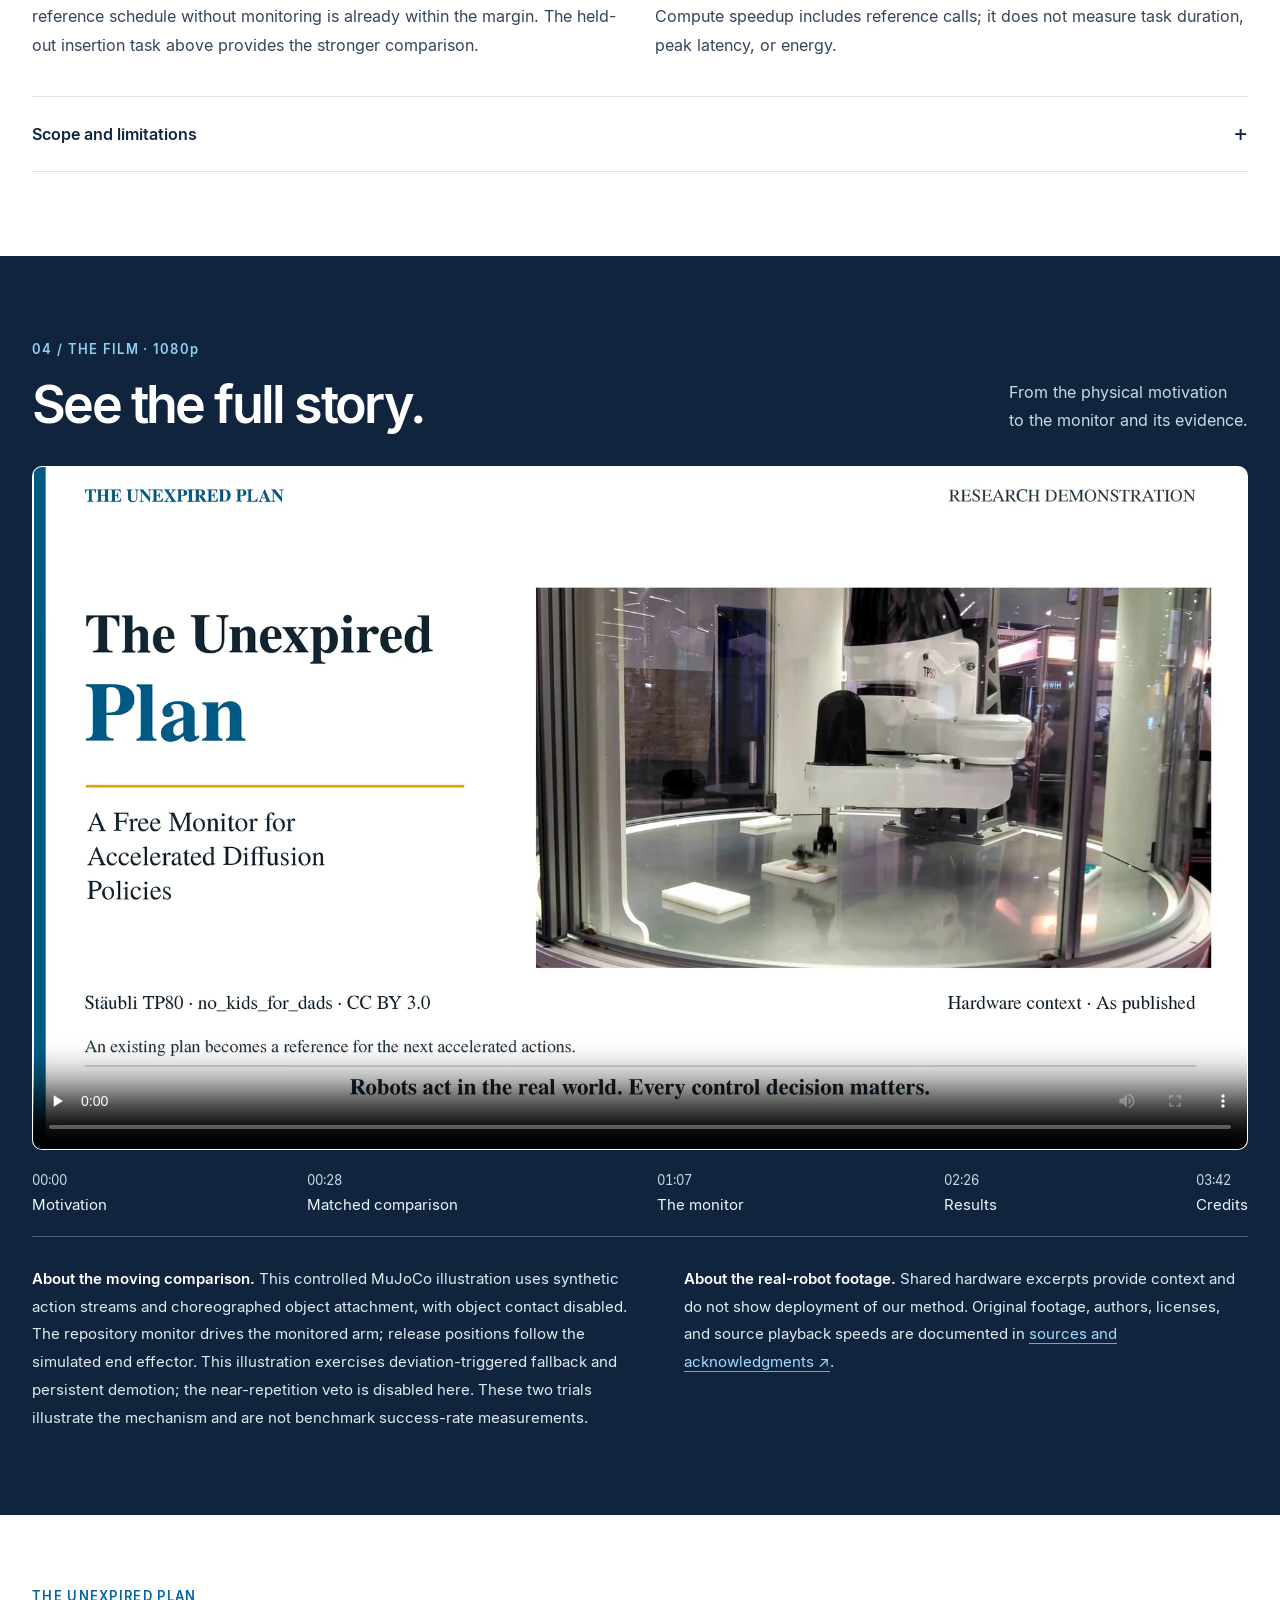
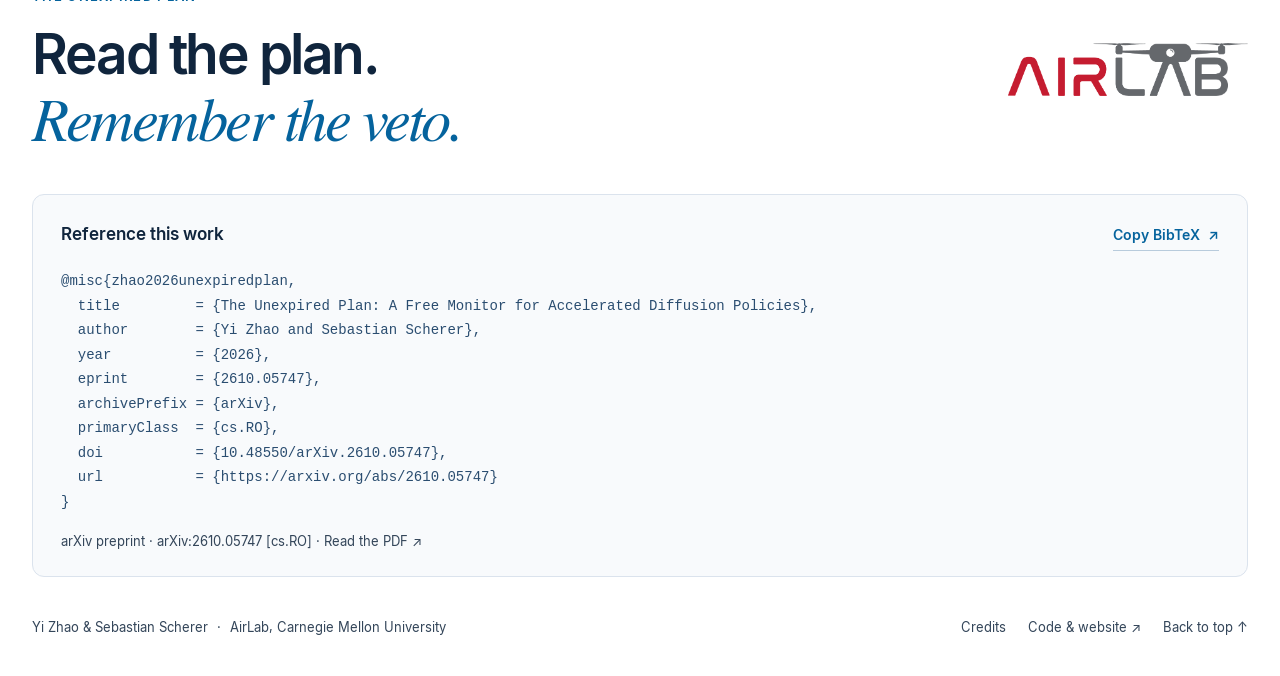
==== commit 982673cb: "Add arXiv paper links and synchronize paper citations" ====
--- a/docs/index.html
+++ b/docs/index.html
@@ -33,7 +33,7 @@
       <p class="subtitle">A Free Monitor for Accelerated Diffusion Policies</p>
       <p class="authors"><a href="https://github.com/YiZhao-Jasper">Yi Zhao</a><span aria-hidden="true">·</span><a href="https://www.ri.cmu.edu/ri-faculty/sebastian-scherer/">Sebastian Scherer</a></p>
       <p class="affiliation"><a href="https://theairlab.org/">AirLab</a> · <a href="https://www.ri.cmu.edu/">The Robotics Institute</a> · Carnegie Mellon University</p>
-      <div class="hero-actions"><a class="button primary" href="#film"><span aria-hidden="true">▶</span> Watch the film <span class="button-detail">4 min</span></a><a class="button secondary" href="https://github.com/YiZhao-Jasper/unexpired-plan">Code <span aria-hidden="true">↗</span></a><a class="button secondary" href="#method">Explore the method <span aria-hidden="true">↓</span></a></div>
+      <div class="hero-actions"><a class="button primary" href="https://arxiv.org/abs/2610.05747">Paper (arXiv) <span aria-hidden="true">↗</span></a><a class="button secondary" href="#film"><span aria-hidden="true">▶</span> Watch the film <span class="button-detail">4 min</span></a><a class="button secondary" href="https://github.com/YiZhao-Jasper/unexpired-plan">Code <span aria-hidden="true">↗</span></a><a class="button secondary" href="#method">Explore the method <span aria-hidden="true">↓</span></a></div>
     </div>
     <div class="comparison wrap" id="comparison">
       <div class="comparison-top"><span class="micro">ONE SCENE. ONE DISTURBANCE.</span><span class="micro">A DIFFERENT RESPONSE.</span></div>
@@ -123,12 +123,15 @@
 
   <section class="closing wrap"><div><p class="eyebrow">THE UNEXPIRED PLAN</p><h2>Read the plan.<br><em>Remember the veto.</em></h2></div><a class="airlab-link" href="https://theairlab.org/"><img src="assets/airlab.png" alt="AirLab, Carnegie Mellon University" width="240" height="72" loading="lazy"></a></section>
   <section class="citation wrap" aria-labelledby="citation-title"><div class="citation-heading"><h3 id="citation-title">Reference this work</h3><button class="text-button" id="copy-citation" type="button">Copy BibTeX <span aria-hidden="true">↗</span></button></div><pre id="bibtex">@misc{zhao2026unexpiredplan,
-  title  = {The Unexpired Plan: A Free Monitor for
-            Accelerated Diffusion Policies},
-  author = {Yi Zhao and Sebastian Scherer},
-  year   = {2026},
-  url    = {https://yizhaojasper.com/unexpired-plan/}
-}</pre><p class="small-note">Project citation. The archival paper link will be added when available.</p><p class="sr-only" id="copy-status" role="status"></p></section>
+  title         = {The Unexpired Plan: A Free Monitor for Accelerated Diffusion Policies},
+  author        = {Yi Zhao and Sebastian Scherer},
+  year          = {2026},
+  eprint        = {2610.05747},
+  archivePrefix = {arXiv},
+  primaryClass  = {cs.RO},
+  doi           = {10.48550/arXiv.2610.05747},
+  url           = {https://arxiv.org/abs/2610.05747}
+}</pre><p class="small-note">arXiv preprint · <a href="https://arxiv.org/abs/2610.05747">arXiv:2610.05747 [cs.RO]</a> · <a href="https://arxiv.org/pdf/2610.05747">Read the PDF ↗</a></p><p class="sr-only" id="copy-status" role="status"></p></section>
 </main>
 <footer class="site-footer wrap"><p>Yi Zhao &amp; Sebastian Scherer <span>·</span> AirLab, Carnegie Mellon University</p><div><a href="credits.html">Credits</a><a href="https://github.com/YiZhao-Jasper/unexpired-plan">Code &amp; website <span aria-hidden="true">↗</span></a><a href="#">Back to top ↑</a></div></footer>
 <dialog id="figure-dialog" aria-labelledby="figure-title"><div class="dialog-bar"><h2 id="figure-title">Original paper figure</h2><button class="icon-button" id="close-figure" type="button" aria-label="Close enlarged figure">×</button></div><div class="dialog-image"><img id="enlarged-figure" alt=""></div><p>Original author-provided figure. Pinch or scroll to inspect details. <a id="figure-download" href="assets/figures/method.svg" target="_blank" rel="noopener">Open vector figure ↗</a></p></dialog>
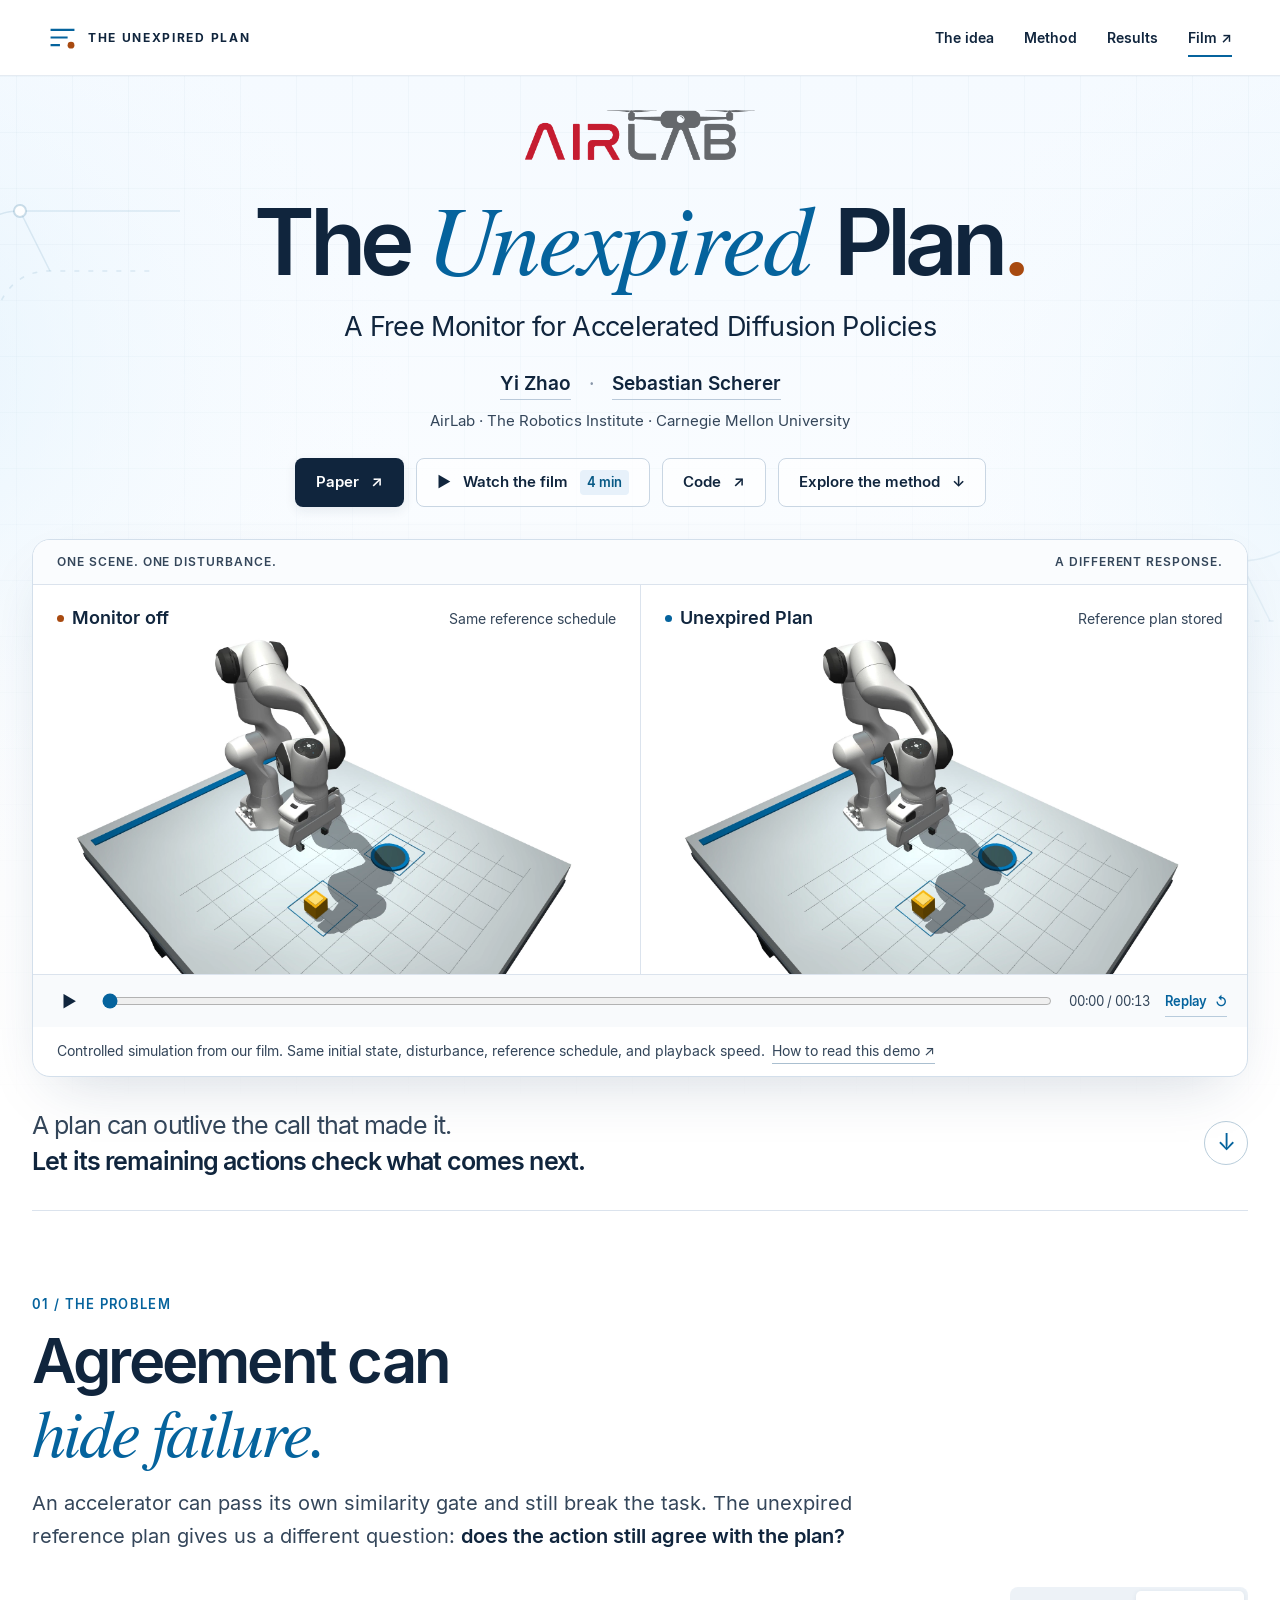
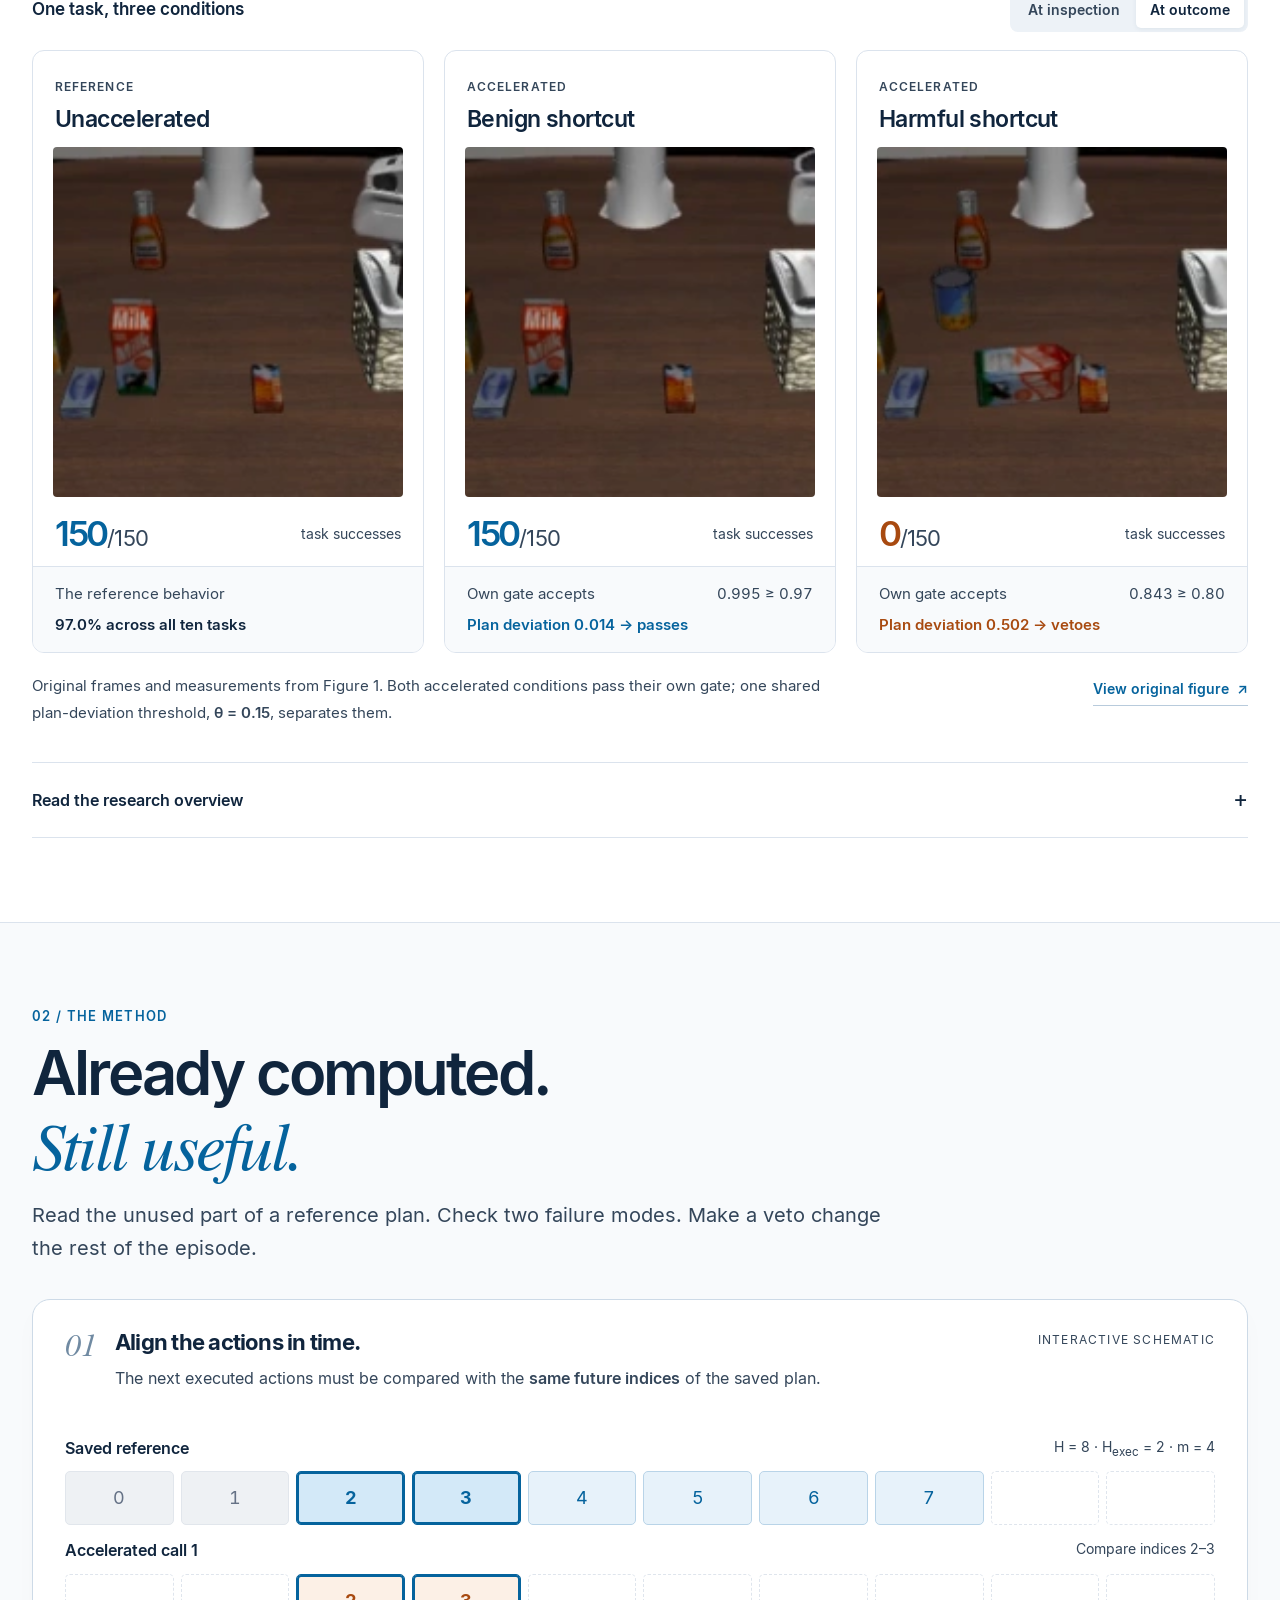
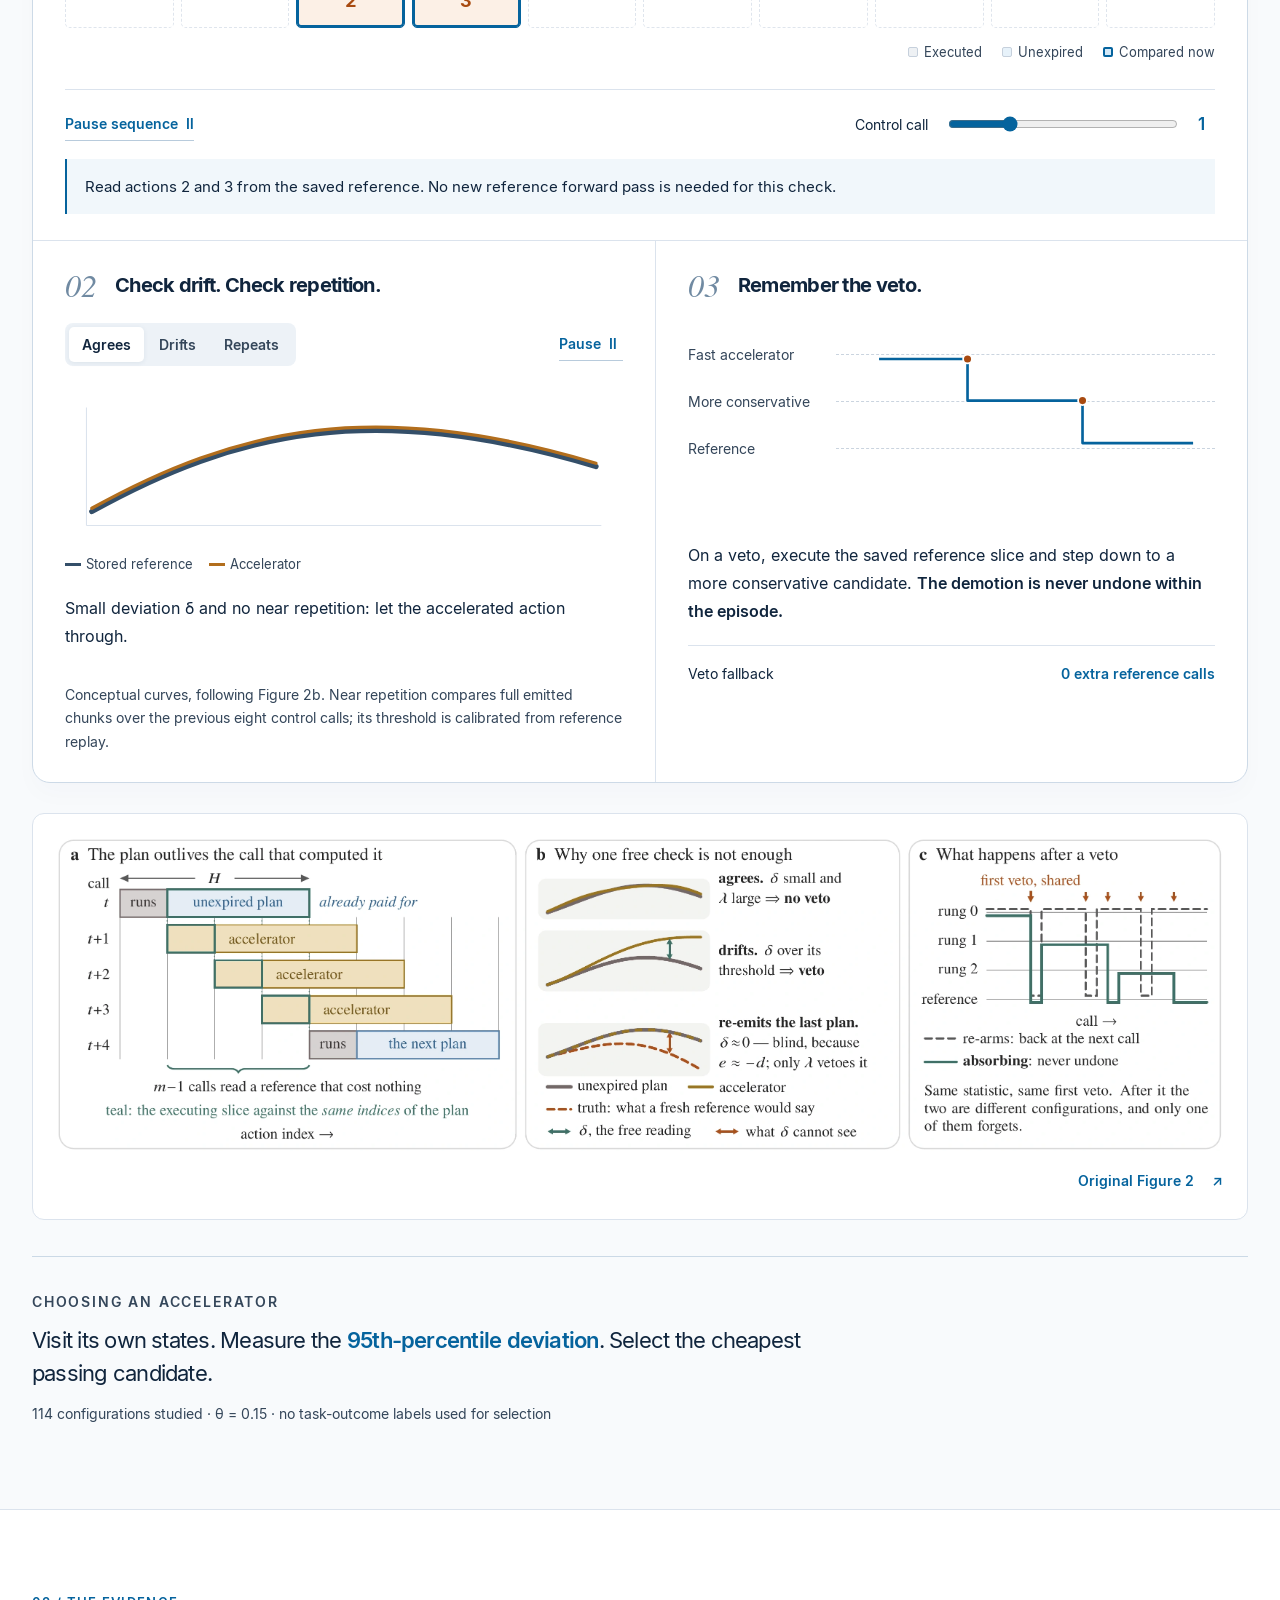
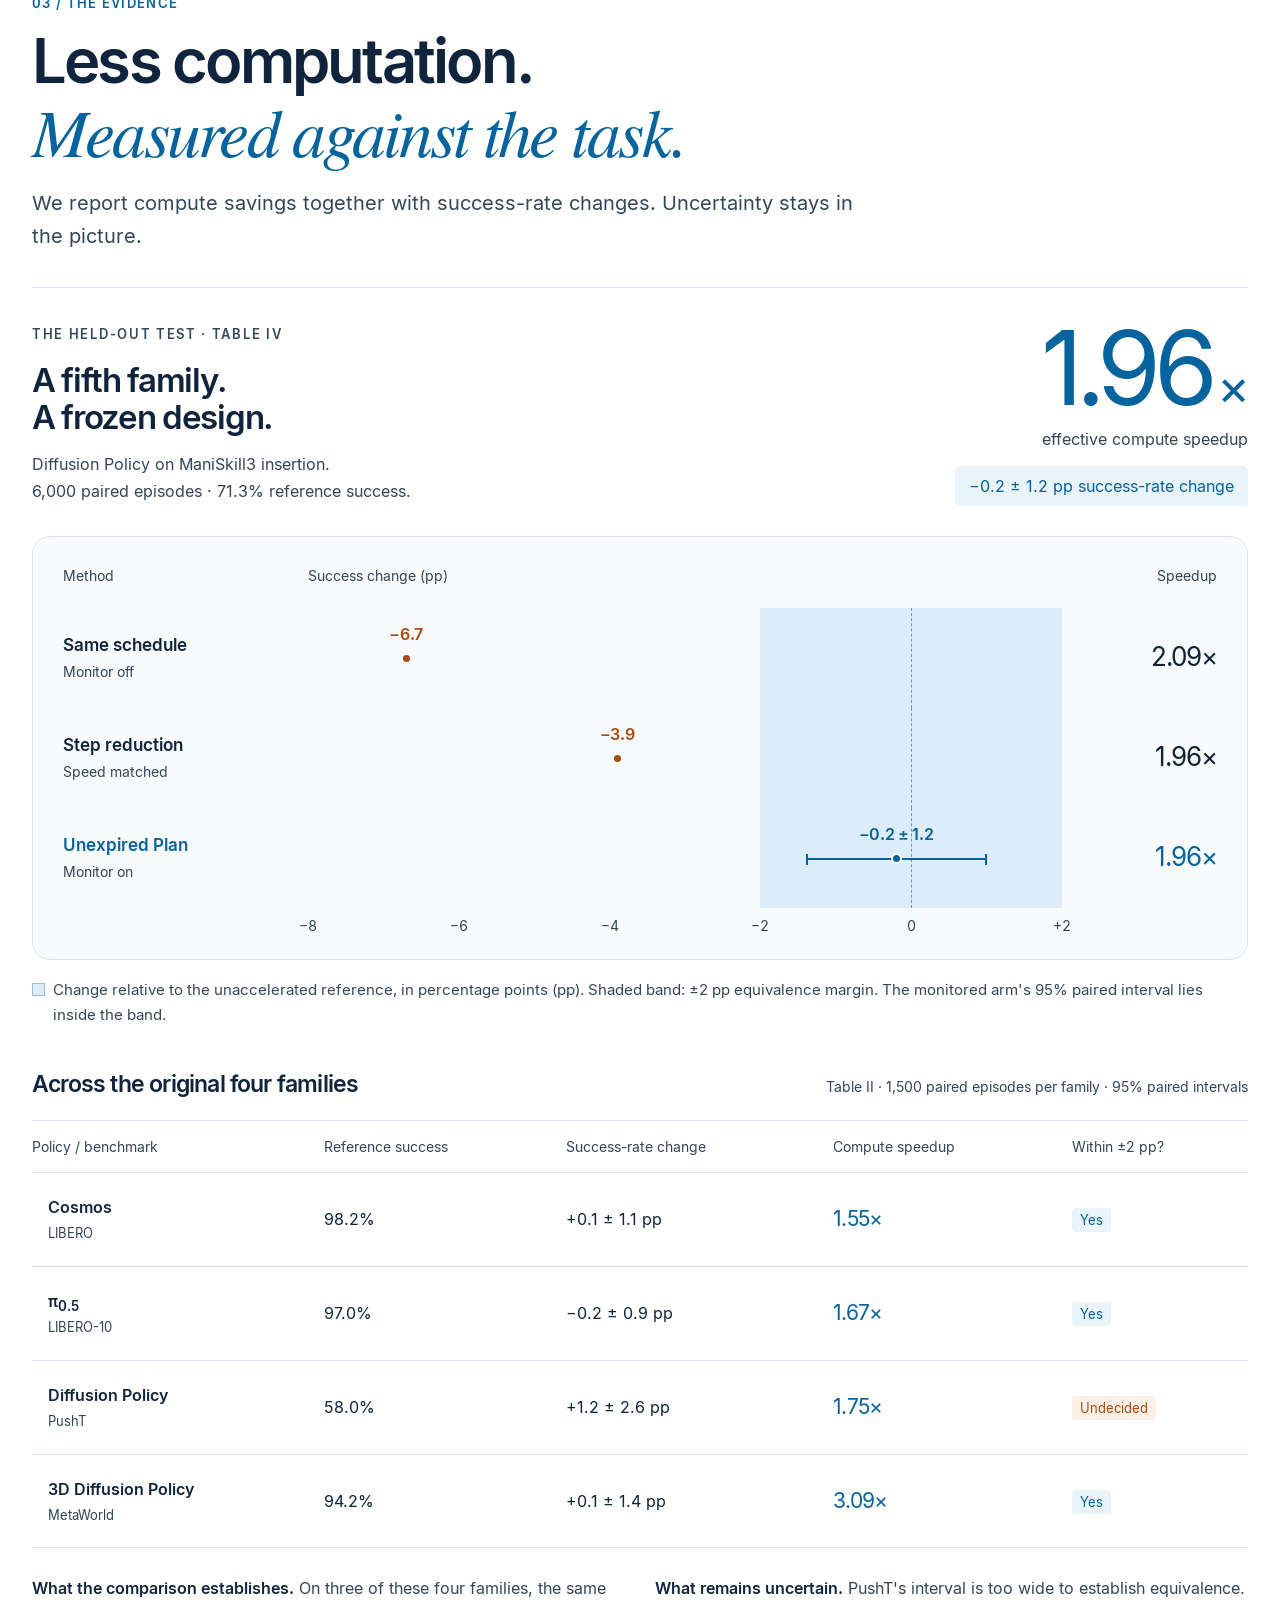
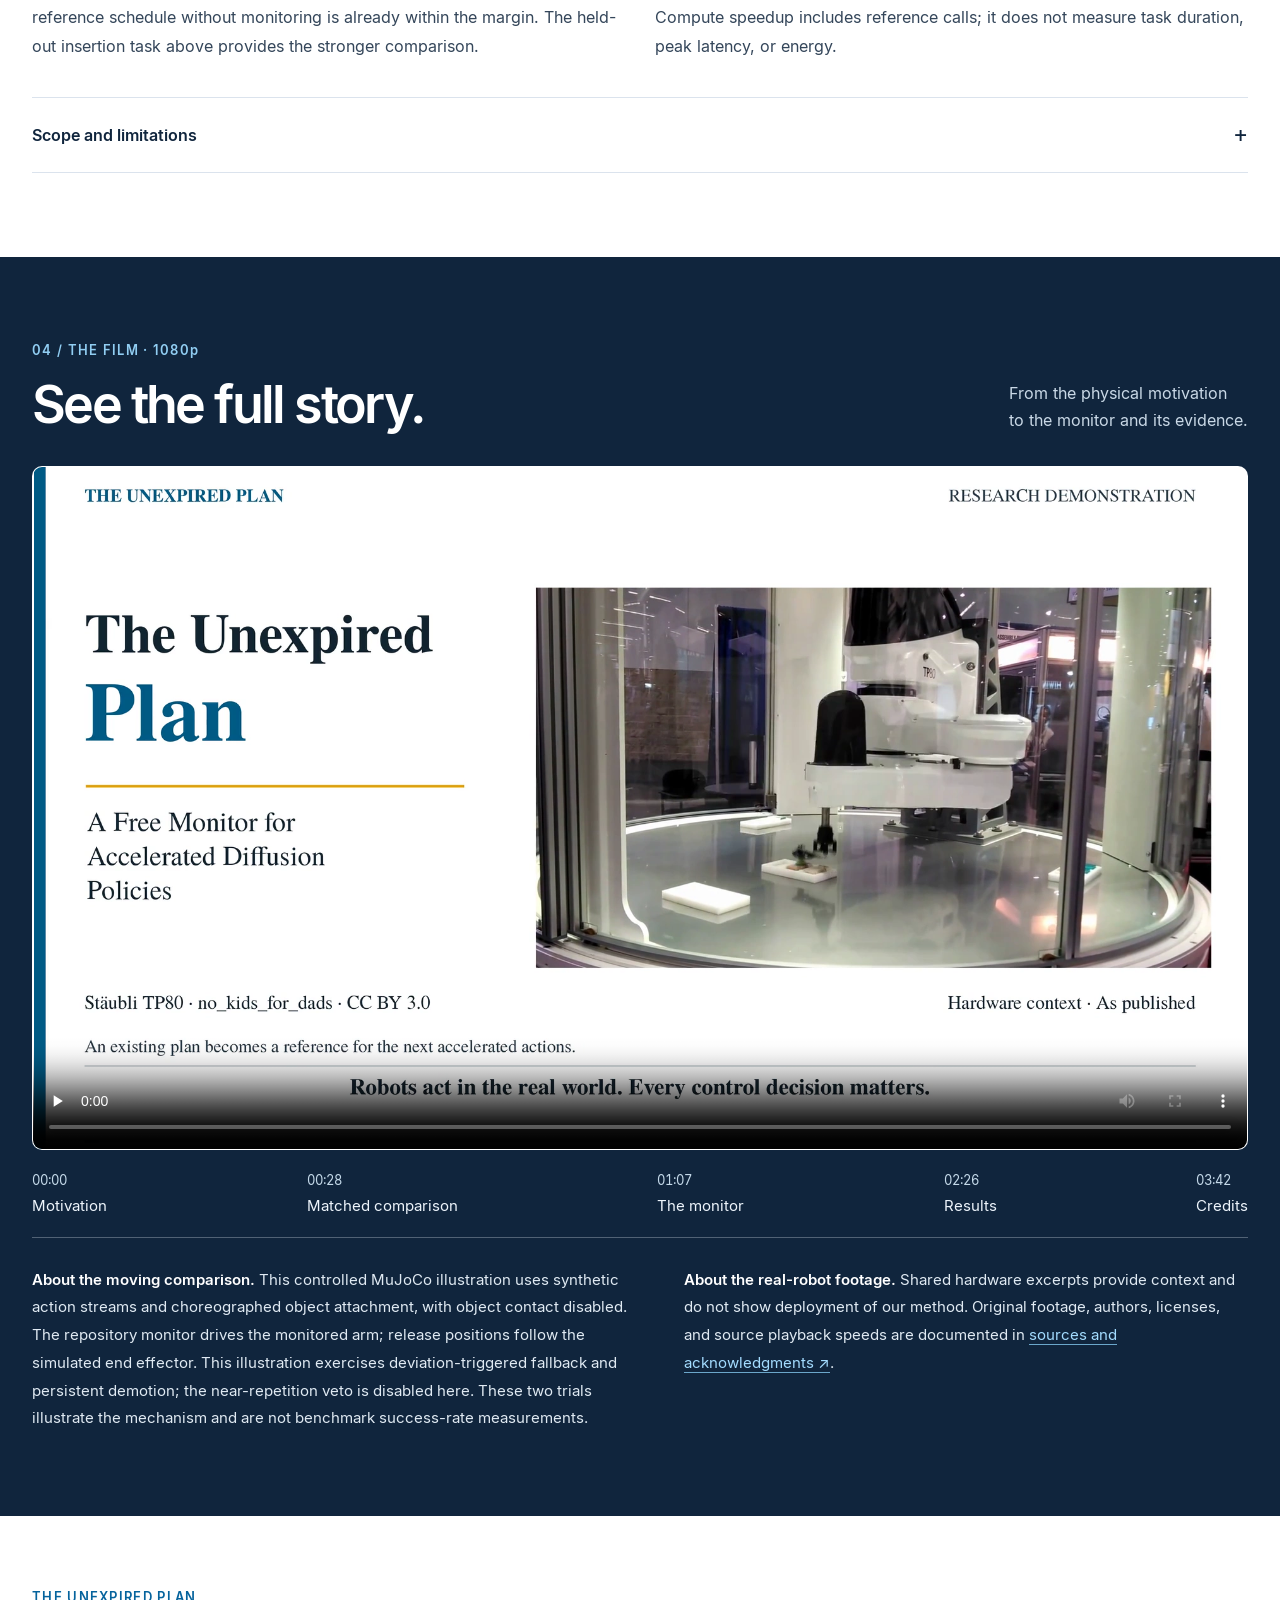
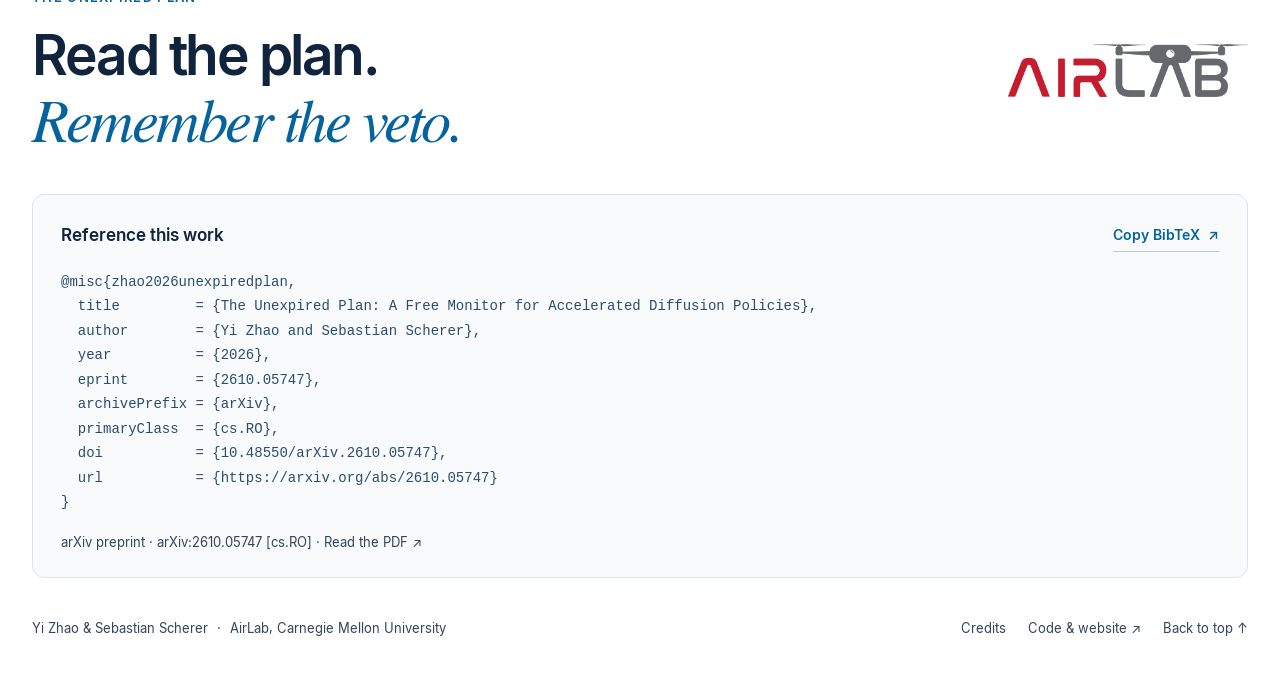
==== commit f37b0f03: "Simplify README links and improve film duration contrast" ====
--- a/docs/index.html
+++ b/docs/index.html
@@ -14,7 +14,7 @@
   <link rel="canonical" href="https://yizhaojasper.com/unexpired-plan/">
   <link rel="icon" href="assets/favicon.svg" type="image/svg+xml">
   <link rel="preload" href="assets/fonts/Inter-Regular.ttf" as="font" type="font/ttf" crossorigin>
-  <link rel="stylesheet" href="style.css?v=3">
+  <link rel="stylesheet" href="style.css?v=5">
   <script src="site.js?v=4" defer></script>
   <title>The Unexpired Plan · AirLab</title>
 </head>
@@ -33,7 +33,7 @@
       <p class="subtitle">A Free Monitor for Accelerated Diffusion Policies</p>
       <p class="authors"><a href="https://github.com/YiZhao-Jasper">Yi Zhao</a><span aria-hidden="true">·</span><a href="https://www.ri.cmu.edu/ri-faculty/sebastian-scherer/">Sebastian Scherer</a></p>
       <p class="affiliation"><a href="https://theairlab.org/">AirLab</a> · <a href="https://www.ri.cmu.edu/">The Robotics Institute</a> · Carnegie Mellon University</p>
-      <div class="hero-actions"><a class="button primary" href="https://arxiv.org/abs/2610.05747">Paper (arXiv) <span aria-hidden="true">↗</span></a><a class="button secondary" href="#film"><span aria-hidden="true">▶</span> Watch the film <span class="button-detail">4 min</span></a><a class="button secondary" href="https://github.com/YiZhao-Jasper/unexpired-plan">Code <span aria-hidden="true">↗</span></a><a class="button secondary" href="#method">Explore the method <span aria-hidden="true">↓</span></a></div>
+      <div class="hero-actions"><a class="button primary" href="https://arxiv.org/abs/2610.05747">Paper <span aria-hidden="true">↗</span></a><a class="button secondary" href="#film"><span aria-hidden="true">▶</span> Watch the film <span class="button-detail">4 min</span></a><a class="button secondary" href="https://github.com/YiZhao-Jasper/unexpired-plan">Code <span aria-hidden="true">↗</span></a><a class="button secondary" href="#method">Explore the method <span aria-hidden="true">↓</span></a></div>
     </div>
     <div class="comparison wrap" id="comparison">
       <div class="comparison-top"><span class="micro">ONE SCENE. ONE DISTURBANCE.</span><span class="micro">A DIFFERENT RESPONSE.</span></div>
--- a/docs/style.css
+++ b/docs/style.css
@@ -6,7 +6,7 @@
 :root{--ink:#10253d;--muted:#44546a;--blue:#05639d;--bright:#087cb9;--orange:#a84a10;--paper:#f8fafc;--line:#dbe3ed;--ice:#e9f3fa;--warm:#fcf0e6;--radius:18px;--max:1200px}
 .checks-controls{display:flex;align-items:center;justify-content:space-between;flex-wrap:wrap;gap:12px 16px}.checks-controls>.text-button{min-width:64px}
 *,*::before,*::after{box-sizing:border-box}html{scroll-behavior:smooth;scroll-padding-top:90px}body{margin:0;background:#fff;color:var(--ink);font-family:Inter,Arial,sans-serif;font-size:17px;line-height:1.65;-webkit-font-smoothing:antialiased}button,input{font:inherit}button,a,input{-webkit-tap-highlight-color:transparent}button{cursor:pointer}a{color:inherit;text-decoration:none}a:hover{color:var(--blue)}a:focus-visible,button:focus-visible,input:focus-visible,summary:focus-visible,[tabindex]:focus-visible{outline:3px solid #d36828;outline-offset:5px}img,video,svg{max-width:100%}img,video{display:block}button{color:inherit}h1,h2,h3,p,figure{margin:0}h1,h2,h3{line-height:1.12}strong,b{font-weight:600}sub{line-height:0}button{border:0}em{font-family:Termes,Georgia,serif;font-weight:400}.wrap{width:min(var(--max),calc(100% - 96px));margin-inline:auto}.section{padding-top:116px;padding-bottom:116px}.eyebrow,.micro{font-size:12px;letter-spacing:.13em;font-weight:600;line-height:1.5}.eyebrow{color:var(--blue)}.micro{color:var(--muted)}.small-note{font-size:13px;line-height:1.6;color:var(--muted)}.sr-only{position:absolute;width:1px;height:1px;overflow:hidden;clip:rect(0,0,0,0);white-space:nowrap}.skip-link{position:fixed;z-index:30;top:10px;left:15px;padding:8px 15px;background:white;transform:translateY(-150%)}.skip-link:focus{transform:none}.site-header{height:76px;border-bottom:1px solid #dbe3edb3;display:flex;align-items:center;justify-content:space-between;padding:0 48px;background:#ffffffed;position:sticky;top:0;z-index:10;backdrop-filter:blur(16px)}.wordmark{display:flex;align-items:center;gap:11px;font-size:11px;letter-spacing:.14em;font-weight:700}.mark{width:29px;height:29px;stroke:var(--blue);stroke-width:2.5;fill:none}.mark circle{fill:var(--orange);stroke:none}.site-header nav{display:flex;gap:30px;align-items:center;font-size:13px;font-weight:600}.site-header nav a{position:relative;padding:8px 0}.site-header nav a::after{content:'';position:absolute;left:0;bottom:0;width:0;height:2px;background:var(--blue);transition:width .2s}.site-header nav a:hover::after,.site-header nav a.current::after{width:100%}
-.hero{position:relative;padding-top:72px;background:linear-gradient(180deg,#f5f8fc 0%,#fff 88%);overflow:hidden}.hero-grid{position:absolute;inset:0 0 auto;height:550px;background-image:linear-gradient(#5882b20b 1px,transparent 1px),linear-gradient(90deg,#5882b20b 1px,transparent 1px);background-size:64px 64px;mask-image:linear-gradient(#000,transparent);pointer-events:none}.hero-copy{position:relative;text-align:center}.hero .eyebrow{display:flex;align-items:center;justify-content:center;gap:9px;font-size:11px}.status-dot{width:6px;height:6px;border-radius:50%;background:var(--blue);box-shadow:0 0 0 5px #05639d12}.hero h1{font-size:clamp(58px,7.2vw,99px);font-weight:600;letter-spacing:-.064em;margin-top:26px;line-height:1.08}.hero h1 em{letter-spacing:-.035em;color:var(--blue);font-size:1.08em}.title-dot{color:var(--orange)}.subtitle{font-size:clamp(19px,2.15vw,27px);letter-spacing:-.025em;line-height:1.4;margin-top:16px}.authors{display:flex;justify-content:center;gap:18px;align-items:center;margin-top:27px;font-size:18px;font-weight:600}.authors a{border-bottom:1px solid #b9c9d9}.authors>span{font-weight:400;color:#8795a8}.affiliation{font-size:13px;color:var(--muted);margin-top:9px}.hero-actions{display:flex;justify-content:center;gap:12px;margin:28px 0 48px}.button{display:inline-flex;align-items:center;justify-content:center;gap:12px;min-height:48px;border-radius:8px;padding:11px 20px;font-size:13px;font-weight:600;border:1px solid transparent;transition:background .2s,transform .2s}.button:hover{transform:translateY(-2px)}.button.primary{background:var(--ink);color:#fff;box-shadow:0 4px 12px #152b4315}.button.primary:hover{background:var(--blue)}.button.secondary{border-color:#c9d6e3;background:#ffffffaa}.button-detail{font-size:11px;font-weight:400;color:#d3e1ee;padding-left:12px;border-left:1px solid #ffffff35}.comparison{position:relative;box-shadow:0 24px 60px -24px #1a365d35;border:1px solid #d3dfeb;background:white;border-radius:var(--radius);overflow:hidden}.comparison-top{display:flex;justify-content:space-between;padding:15px 24px;border-bottom:1px solid var(--line);background:#fafcfe}.comparison-top .micro{font-size:10px;letter-spacing:.12em}.paired-views{display:grid;grid-template-columns:1fr 1fr}.trial{position:relative;min-width:0}.trial+.trial{border-left:1px solid var(--line)}.trial figcaption{display:flex;justify-content:space-between;align-items:center;gap:12px;padding:18px 24px 0;position:relative;z-index:1}.condition{font-size:15px;font-weight:600;display:flex;align-items:center;gap:8px;white-space:nowrap}.condition i{display:inline-block;width:7px;height:7px;border-radius:50%;background:var(--orange)}.on .condition i{background:var(--blue)}.trial-state{font-size:11px;line-height:1.3;color:var(--muted);text-align:right}.trial video{width:100%;height:auto;aspect-ratio:16/9;object-fit:contain;background:white}.outcome{position:absolute;right:22px;bottom:14px;padding:4px 9px;font-size:12px;font-weight:600;border-radius:4px;background:var(--warm);color:var(--orange);opacity:0;transform:translateY(4px);transition:opacity .25s,transform .25s}.on .outcome{background:var(--ice);color:var(--blue)}.outcome.visible{opacity:1;transform:none}.comparison-controls{display:flex;gap:15px;align-items:center;border-top:1px solid var(--line);padding:10px 20px;background:#f8fafc}.icon-button{background:transparent;min-width:32px;min-height:32px;display:inline-grid;place-items:center;font-size:16px;border-radius:6px}.icon-button:hover{background:var(--ice)}input[type=range]{accent-color:var(--blue);height:24px;cursor:pointer;min-width:0}.comparison-controls input{flex:1}.timecode{font-family:Inter,Arial,sans-serif;font-size:11px;font-variant-numeric:tabular-nums;white-space:nowrap;color:var(--muted)}.text-button{background:none;font-size:12px;font-weight:600;white-space:nowrap;padding:6px 0;display:inline-flex;gap:8px;align-items:center;border-bottom:1px solid #b8cbdc;color:var(--blue);line-height:1.4}.text-button:hover{color:var(--orange);border-color:var(--orange)}.comparison-caption{padding:14px 24px 16px;font-size:11px;color:var(--muted);line-height:1.8}.comparison-caption a{display:inline-block;border-bottom:1px solid #aabfd0;margin-left:3px}.hero-takeaway{display:flex;align-items:center;justify-content:space-between;padding-top:43px;padding-bottom:46px;border-bottom:1px solid var(--line)}.hero-takeaway p{font-size:23px;letter-spacing:-.035em;line-height:1.45;color:var(--muted)}.hero-takeaway strong{color:var(--ink)}.round-link{width:44px;height:44px;border:1px solid #b9cddb;border-radius:50%;display:grid;place-items:center;font-size:23px;color:var(--blue)}.round-link:hover{background:var(--ice)}
+.hero{position:relative;padding-top:72px;background:linear-gradient(180deg,#f5f8fc 0%,#fff 88%);overflow:hidden}.hero-grid{position:absolute;inset:0 0 auto;height:550px;background-image:linear-gradient(#5882b20b 1px,transparent 1px),linear-gradient(90deg,#5882b20b 1px,transparent 1px);background-size:64px 64px;mask-image:linear-gradient(#000,transparent);pointer-events:none}.hero-copy{position:relative;text-align:center}.hero .eyebrow{display:flex;align-items:center;justify-content:center;gap:9px;font-size:11px}.status-dot{width:6px;height:6px;border-radius:50%;background:var(--blue);box-shadow:0 0 0 5px #05639d12}.hero h1{font-size:clamp(58px,7.2vw,99px);font-weight:600;letter-spacing:-.064em;margin-top:26px;line-height:1.08}.hero h1 em{letter-spacing:-.035em;color:var(--blue);font-size:1.08em}.title-dot{color:var(--orange)}.subtitle{font-size:clamp(19px,2.15vw,27px);letter-spacing:-.025em;line-height:1.4;margin-top:16px}.authors{display:flex;justify-content:center;gap:18px;align-items:center;margin-top:27px;font-size:18px;font-weight:600}.authors a{border-bottom:1px solid #b9c9d9}.authors>span{font-weight:400;color:#8795a8}.affiliation{font-size:13px;color:var(--muted);margin-top:9px}.hero-actions{display:flex;justify-content:center;gap:12px;margin:28px 0 48px}.button{display:inline-flex;align-items:center;justify-content:center;gap:12px;min-height:48px;border-radius:8px;padding:11px 20px;font-size:13px;font-weight:600;border:1px solid transparent;transition:background .2s,transform .2s}.button:hover{transform:translateY(-2px)}.button.primary{background:var(--ink);color:#fff;box-shadow:0 4px 12px #152b4315}.button.primary:hover{background:var(--blue)}.button.secondary{border-color:#c9d6e3;background:#ffffffaa}.button-detail{display:inline-block;font-size:13px;font-weight:600;color:#075985;background:#e7f1fa;padding:2px 7px;border-radius:4px;white-space:nowrap}.comparison{position:relative;box-shadow:0 24px 60px -24px #1a365d35;border:1px solid #d3dfeb;background:white;border-radius:var(--radius);overflow:hidden}.comparison-top{display:flex;justify-content:space-between;padding:15px 24px;border-bottom:1px solid var(--line);background:#fafcfe}.comparison-top .micro{font-size:10px;letter-spacing:.12em}.paired-views{display:grid;grid-template-columns:1fr 1fr}.trial{position:relative;min-width:0}.trial+.trial{border-left:1px solid var(--line)}.trial figcaption{display:flex;justify-content:space-between;align-items:center;gap:12px;padding:18px 24px 0;position:relative;z-index:1}.condition{font-size:15px;font-weight:600;display:flex;align-items:center;gap:8px;white-space:nowrap}.condition i{display:inline-block;width:7px;height:7px;border-radius:50%;background:var(--orange)}.on .condition i{background:var(--blue)}.trial-state{font-size:11px;line-height:1.3;color:var(--muted);text-align:right}.trial video{width:100%;height:auto;aspect-ratio:16/9;object-fit:contain;background:white}.outcome{position:absolute;right:22px;bottom:14px;padding:4px 9px;font-size:12px;font-weight:600;border-radius:4px;background:var(--warm);color:var(--orange);opacity:0;transform:translateY(4px);transition:opacity .25s,transform .25s}.on .outcome{background:var(--ice);color:var(--blue)}.outcome.visible{opacity:1;transform:none}.comparison-controls{display:flex;gap:15px;align-items:center;border-top:1px solid var(--line);padding:10px 20px;background:#f8fafc}.icon-button{background:transparent;min-width:32px;min-height:32px;display:inline-grid;place-items:center;font-size:16px;border-radius:6px}.icon-button:hover{background:var(--ice)}input[type=range]{accent-color:var(--blue);height:24px;cursor:pointer;min-width:0}.comparison-controls input{flex:1}.timecode{font-family:Inter,Arial,sans-serif;font-size:11px;font-variant-numeric:tabular-nums;white-space:nowrap;color:var(--muted)}.text-button{background:none;font-size:12px;font-weight:600;white-space:nowrap;padding:6px 0;display:inline-flex;gap:8px;align-items:center;border-bottom:1px solid #b8cbdc;color:var(--blue);line-height:1.4}.text-button:hover{color:var(--orange);border-color:var(--orange)}.comparison-caption{padding:14px 24px 16px;font-size:11px;color:var(--muted);line-height:1.8}.comparison-caption a{display:inline-block;border-bottom:1px solid #aabfd0;margin-left:3px}.hero-takeaway{display:flex;align-items:center;justify-content:space-between;padding-top:43px;padding-bottom:46px;border-bottom:1px solid var(--line)}.hero-takeaway p{font-size:23px;letter-spacing:-.035em;line-height:1.45;color:var(--muted)}.hero-takeaway strong{color:var(--ink)}.round-link{width:44px;height:44px;border:1px solid #b9cddb;border-radius:50%;display:grid;place-items:center;font-size:23px;color:var(--blue)}.round-link:hover{background:var(--ice)}
 .section-heading{max-width:810px;margin-bottom:50px}.section-heading h2,.closing h2{font-size:clamp(40px,4.8vw,65px);letter-spacing:-.045em;line-height:1.08;font-weight:600;margin:18px 0 21px}.section-heading h2 em,.closing h2 em{color:var(--blue);font-size:1.1em}.section-lead{max-width:720px;font-size:18px;line-height:1.75;color:var(--muted)}.section-lead strong{color:var(--ink)}.evidence-toolbar{display:flex;justify-content:space-between;align-items:center;gap:15px;margin-bottom:18px}.evidence-toolbar>p{font-weight:600;font-size:15px}.segmented{display:inline-flex;background:#edf2f7;padding:4px;border-radius:8px;gap:2px}.segmented button{background:transparent;color:var(--muted);padding:7px 14px;font-size:12px;font-weight:600;border-radius:5px;white-space:nowrap}.segmented button.active{background:white;color:var(--ink);box-shadow:0 1px 5px #29496115}.evidence-grid{display:grid;grid-template-columns:repeat(3,1fr);gap:20px}.evidence-case{min-width:0;border:1px solid var(--line);border-radius:12px;overflow:hidden;background:#fff}.case-head{padding:19px 22px 15px}.case-head .micro{font-size:9px}.case-head h3{font-size:19px;font-weight:600;margin-top:7px;letter-spacing:-.025em}.paper-frame{padding:0 20px}.paper-frame img{width:100%;height:auto;aspect-ratio:1/1;object-fit:cover;border-radius:4px;transition:opacity .16s}.case-result{padding:19px 22px 15px;display:flex;align-items:center;justify-content:space-between;gap:10px}.case-result>strong{font-size:35px;letter-spacing:-.065em;line-height:1;color:var(--blue)}.case-result strong span{font-size:22px;letter-spacing:-.035em;color:var(--muted);font-weight:400}.case-result>span{font-size:11px;color:var(--muted)}.harmful .case-result>strong{color:var(--orange)}.case-reading{padding:15px 22px;background:var(--paper);border-top:1px solid var(--line);display:flex;flex-direction:column;gap:7px;font-size:11px;line-height:1.5}.case-reading>span{display:flex;justify-content:space-between;gap:8px;color:var(--muted)}.case-reading b{font-weight:400;font-variant-numeric:tabular-nums}.case-reading>strong{font-size:12px}.blue{color:var(--blue)}.orange{color:var(--orange)}.figure-caption{display:flex;align-items:flex-start;justify-content:space-between;gap:36px;margin-top:20px;font-size:12px;line-height:1.75;color:var(--muted)}.figure-caption p{max-width:790px}.abstract,.scope-notes{border-top:1px solid var(--line);border-bottom:1px solid var(--line);margin-top:36px}.abstract summary,.scope-notes summary{cursor:pointer;list-style:none;display:flex;justify-content:space-between;align-items:center;padding:18px 0;font-size:13px;font-weight:600}.abstract summary::-webkit-details-marker,.scope-notes summary::-webkit-details-marker{display:none}.abstract summary>span,.scope-notes summary>span{font-size:23px;font-weight:400}.abstract[open] summary>span,.scope-notes[open] summary>span{transform:rotate(45deg)}.abstract>div,.scope-notes>div{max-width:860px;padding:0 0 25px;font-size:15px;color:var(--muted)}.abstract p+p,.scope-notes p+p{margin-top:13px}
 .method-section{background:var(--paper);border-top:1px solid var(--line);border-bottom:1px solid var(--line)}.method-lab{border:1px solid #cddae7;background:white;border-radius:var(--radius);overflow:hidden;box-shadow:0 12px 25px #214a7705}.method-intro{display:flex;gap:18px;align-items:flex-start;padding:28px 32px}.step-number{font-family:Termes,Georgia,serif;font-size:32px;line-height:1;color:#708aa2;font-style:italic;flex-shrink:0}.method-intro h3{font-size:22px;letter-spacing:-.035em;line-height:1.3}.method-intro p{font-size:14px;color:var(--muted);max-width:710px;margin-top:8px}.lab-label{margin-left:auto;white-space:nowrap;color:var(--muted);font-size:9px;letter-spacing:.1em;line-height:2}.plan-lab{padding:4px 32px 26px}.plan-label{display:flex;justify-content:space-between;gap:20px;font-size:12px;font-weight:600;margin:12px 0 10px}.plan-label>span+span{font-weight:400;color:var(--muted);font-size:11px}.plan-row{display:grid;grid-template-columns:repeat(10,1fr);gap:7px;height:56px}.action-cell{display:flex;align-items:center;justify-content:center;font-size:18px;font-variant-numeric:tabular-nums;border:1px solid #b9d4e8;background:#e7f2fa;color:var(--blue);border-radius:5px;transition:background .2s,color .2s,border-color .2s,opacity .2s}.action-cell.past{background:#eef1f4;color:#657286;border-color:#e1e6ec}.action-cell.empty{border:1px dashed #dfe5ed;background:transparent}.action-cell.compared{box-shadow:inset 0 0 0 2px var(--blue);border-color:var(--blue);font-weight:700;background:#d3e9f8}.proposal-row .action-cell{background:var(--warm);border-color:#e8c9b0;color:var(--orange)}.proposal-row .action-cell.empty{background:transparent;border:1px dashed #dfe5ed}.proposal-row .action-cell.compared{box-shadow:inset 0 0 0 2px var(--blue);border-color:var(--blue)}.plan-key{display:flex;justify-content:flex-end;gap:20px;margin-top:14px;font-size:10px;color:var(--muted)}.plan-key>span{display:flex;align-items:center;gap:6px}.plan-key i{width:10px;height:10px;border-radius:2px;display:inline-block;border:1px solid #c6d0dc}.key-past{background:#eef1f4}.key-plan{background:#e7f2fa}.plan-key .key-active{background:#d3e9f8;border:2px solid var(--blue)}.call-control{display:flex;align-items:center;gap:18px;margin-top:26px;border-top:1px solid var(--line);padding-top:18px}.call-control>label{font-size:11px;margin-left:auto}.call-control input{width:230px}.call-control output{font-size:14px;width:17px;color:var(--blue);font-weight:600}.lab-explanation{font-size:13px;margin-top:18px;padding:15px 18px;background:#f1f7fb;border-left:2px solid var(--blue);color:var(--ink);min-height:51px}.method-bottom{display:grid;grid-template-columns:1.05fr 1fr;border-top:1px solid var(--line)}.method-bottom article{padding:28px 32px}.method-bottom article+article{border-left:1px solid var(--line)}.method-bottom .method-intro{padding:0;align-items:center;margin-bottom:22px}.method-bottom .method-intro h3{font-size:20px}.checks-tabs button{padding:6px 13px}.check-lab>svg{width:100%;margin-top:20px;height:auto;display:block}.plot-guide{fill:none;stroke:#dbe3ed;stroke-width:1}.reference-curve{fill:none;stroke:#344f69;stroke-width:5;stroke-linecap:round}.proposal-curve{fill:none;stroke:#b26e1d;stroke-width:3;stroke-linecap:round;transition:d .35s}.truth-curve{fill:none;stroke:#a84a10;stroke-width:3;stroke-dasharray:8 8;opacity:0}.curve-key{display:flex;flex-wrap:wrap;gap:8px 16px;font-size:10px;color:var(--muted);margin:7px 0 18px}.curve-key span{display:flex;align-items:center;gap:5px}.curve-key [hidden]{display:none}.curve-key i{width:16px;height:0;border-top:3px solid #344f69}.curve-key .accel-line{border-color:#b26e1d}.curve-key .truth-line{border-color:#a84a10;border-top-style:dashed}.check-lab>p:not(.small-note),.response-lab>p{font-size:14px;line-height:1.75;min-height:74px}.check-lab .small-note{font-size:11px;margin-top:15px}.response-diagram{position:relative;height:183px;margin:30px 0 27px}.response-diagram>div{display:flex;align-items:center;gap:20px;height:47px}.ladder-label{font-size:11px;width:113px;flex-shrink:0;line-height:1.3;color:var(--muted)}.ladder-bar{display:block;border-top:1px dashed #cad4df;flex:1}.response-diagram svg{position:absolute;top:13px;left:123px;width:calc(100% - 123px);height:115px;overflow:visible}.response-diagram path{stroke:var(--blue);stroke-width:3;fill:none;stroke-linejoin:round;stroke-dasharray:560;stroke-dashoffset:0}.response-diagram circle{fill:var(--orange);stroke:white;stroke-width:2}.response-callout{margin-top:20px;border-top:1px solid var(--line);padding-top:16px;display:flex;justify-content:space-between;gap:15px;font-size:11px}.response-callout strong{color:var(--blue)}.paper-method{margin-top:30px;padding:24px;background:white;border:1px solid var(--line);border-radius:12px}.figure-button{display:block;background:white;width:100%;padding:0;position:relative;text-align:right}.figure-button img{width:100%;height:auto}.figure-button>span{display:inline-flex;align-items:center;gap:18px;font-size:11px;font-weight:600;color:var(--blue);padding-top:18px}.selection-strip{margin-top:36px;border-top:1px solid #cbd9e6;padding:29px 0 0}.selection-strip p{font-size:22px;line-height:1.5;letter-spacing:-.035em;margin-top:9px;max-width:780px}.selection-strip p strong{color:var(--blue)}.selection-footnote{display:block;font-size:12px;color:var(--muted);margin-top:12px}
 .heldout-heading{display:flex;align-items:center;justify-content:space-between;padding:36px 0 40px;gap:40px;border-top:1px solid var(--line)}.heldout-heading h3{font-size:33px;font-weight:600;letter-spacing:-.04em;margin-top:14px;line-height:1.13}.heldout-heading p{font-size:13px;color:var(--muted);margin-top:15px}.headline-stat{display:flex;flex-direction:column;align-items:flex-end;text-align:right}.headline-stat>strong{font-size:103px;font-weight:400;line-height:1;color:var(--blue);letter-spacing:-.07em}.headline-stat>strong span{font-size:50px;letter-spacing:-.04em;margin-left:6px}.headline-stat>span{font-size:13px;margin-top:7px;color:var(--muted)}.headline-stat p{background:var(--ice);padding:7px 14px;border-radius:5px;color:var(--blue);font-size:13px;margin-top:14px}.heldout-chart{padding:28px 30px 22px;background:var(--paper);border-radius:var(--radius);border:1px solid var(--line)}.chart-column-head,.result-chart-row,.chart-axis{display:grid;grid-template-columns:220px 1fr 130px;gap:25px}.chart-column-head{font-size:10px;line-height:1.6;color:var(--muted);margin-bottom:20px}.chart-column-head>span:last-child{text-align:right}.result-chart-row{align-items:center;min-height:100px}.row-name{font-size:14px;font-weight:600;line-height:1.4}.row-name>span{font-size:11px;font-weight:400;display:block;color:var(--muted);margin-top:4px}.plot-area{height:100px;position:relative}.margin-band{position:absolute;top:0;bottom:0;left:60%;width:40%;background:#ddecf9}.zero-line{position:absolute;top:0;bottom:0;left:80%;border-left:1px dashed #7994aa}.estimate{position:absolute;left:var(--point);top:50%;color:var(--blue)}.estimate i{width:11px;height:11px;border-radius:50%;background:currentColor;position:absolute;left:-5px;top:-5px;border:2px solid var(--paper)}.estimate b{position:absolute;white-space:nowrap;left:0;bottom:10px;font-size:12px;font-weight:600;transform:translateX(-50%);letter-spacing:-.02em}.estimate.baseline{color:var(--orange)}.row-speed{font-size:26px;text-align:right;letter-spacing:-.035em;font-weight:400}.ours .row-name,.ours .row-speed{color:var(--blue)}.interval{position:absolute;left:var(--left);width:var(--width);height:2px;background:var(--blue);top:50%}.interval::before,.interval::after{content:'';height:11px;width:2px;position:absolute;top:-4px;background:var(--blue)}.interval::after{right:0}.chart-axis{margin-top:6px;font-size:11px;color:var(--muted);font-variant-numeric:tabular-nums}.chart-axis>div{display:flex;justify-content:space-between}.chart-axis>div>span{width:0;display:flex;justify-content:center}.chart-note{font-size:12px;color:var(--muted);margin-top:17px;display:flex;align-items:center;gap:8px}.margin-swatch{width:13px;height:13px;border:1px solid #9bbbda;background:#ddecf9;display:inline-block;flex-shrink:0}.family-heading{display:flex;justify-content:space-between;align-items:baseline;gap:20px;margin:65px 0 22px}.family-heading h3{font-size:23px;font-weight:600;letter-spacing:-.035em}.family-heading p{font-size:11px;color:var(--muted)}.table-scroll{overflow-x:auto}table{width:100%;border-collapse:collapse;white-space:nowrap;text-align:left}thead th{font-size:11px;font-weight:400;color:var(--muted);padding:14px 16px;border-top:1px solid var(--line);border-bottom:1px solid var(--line)}thead th:first-child,tbody th{padding-left:0}tbody th,tbody td{padding:23px 16px;border-bottom:1px solid var(--line);font-size:14px;font-weight:400}tbody th{font-weight:600}tbody th span{display:block;color:var(--muted);font-size:11px;font-weight:400;margin-top:3px}.table-speed{font-size:21px;color:var(--blue);letter-spacing:-.03em}.verdict{font-size:11px;padding:4px 8px;border-radius:4px;background:var(--ice);color:var(--blue)}.verdict.undecided{background:var(--warm);color:var(--orange)}.result-notes{display:grid;grid-template-columns:1fr 1fr;gap:40px;margin-top:26px;font-size:13px;color:var(--muted);line-height:1.8}.result-notes strong{color:var(--ink)}
@@ -16,7 +16,7 @@
 @media(min-width:1600px){:root{--max:1320px}.hero{padding-top:90px}.hero h1{font-size:110px}.hero-actions{margin-bottom:56px}.trial video{max-height:365px}.section{padding-block:130px}}
 @media(max-width:1050px){.wrap{width:calc(100% - 64px)}.site-header{padding-inline:32px}.hero{padding-top:55px}.hero h1{font-size:75px}.trial figcaption{padding:17px 17px 0;align-items:flex-start}.condition{font-size:13px}.trial-state{font-size:10px;max-width:130px}.section{padding-block:88px}.case-result{display:block}.case-result>span{display:block;margin-top:7px}.case-reading>span{display:block}.case-reading b{display:block;margin-top:3px}.method-intro{padding:24px}.lab-label{display:none}.plan-lab{padding-inline:24px}.method-bottom article{padding:24px}.method-bottom .method-intro{gap:12px}.method-bottom .method-intro h3{font-size:18px}.step-number{font-size:28px}.chart-column-head,.result-chart-row,.chart-axis{grid-template-columns:170px 1fr 95px;gap:20px}.chart-column-head>span:last-child{font-size:9px}.family-heading{align-items:flex-start;flex-direction:column;gap:12px}.figure-caption{gap:20px}.case-head{padding-inline:17px}.case-head h3{font-size:17px}.case-reading{padding-inline:17px}.case-result{padding-inline:17px}.paper-frame{padding-inline:15px}.response-diagram{margin-top:32px}.ladder-label{width:100px}.response-diagram svg{left:111px;width:calc(100% - 111px)}.film-heading h2{font-size:45px}.site-footer{flex-direction:column;align-items:flex-start;gap:16px}}
 @media(max-width:760px){html{scroll-padding-top:75px}.wrap{width:calc(100% - 40px)}.site-header{padding-inline:20px;height:64px}.wordmark{font-size:9px;gap:8px;letter-spacing:.08em}.mark{width:23px}.site-header nav{gap:17px;font-size:11px}.site-header nav a:first-child{display:none}.hero{padding-top:43px}.hero .eyebrow{font-size:8px;letter-spacing:.1em}.hero h1{font-size:clamp(40px,8.4vw,65px);margin-top:24px;letter-spacing:-.05em}.subtitle{font-size:18px;max-width:410px;margin:17px auto 0;line-height:1.4}.authors{font-size:15px;margin-top:24px;gap:14px}.affiliation{font-size:11px;max-width:370px;margin:10px auto 0;line-height:1.7}.hero-actions{margin:24px 0 31px;gap:9px}.button{font-size:11px;padding:10px 13px;gap:8px;min-height:43px}.button-detail{font-size:10px;padding-left:8px}.comparison{border-radius:12px}.comparison-top{padding:12px 14px;gap:10px}.comparison-top .micro{font-size:8px;letter-spacing:.08em}.trial figcaption{padding:14px 13px 0;display:block}.condition{font-size:12px;gap:6px}.trial-state{display:block;font-size:9px;text-align:left;max-width:none;margin-top:6px;min-height:24px;line-height:1.3}.trial video{margin-top:-6px}.outcome{font-size:9px;right:10px;bottom:9px;padding:3px 6px}.comparison-controls{padding:8px 12px;gap:10px}.comparison-controls .text-button{font-size:10px}.timecode{font-size:9px}.comparison-caption{padding:12px 15px;font-size:10px;line-height:1.7}.hero-takeaway{padding-block:29px;gap:15px}.hero-takeaway p{font-size:18px;line-height:1.5;letter-spacing:-.03em}.round-link{width:35px;height:35px;font-size:19px;flex-shrink:0}.section{padding-block:69px}.eyebrow{font-size:10px}.section-heading{margin-bottom:31px}.section-heading h2{font-size:42px;margin-top:14px;margin-bottom:17px;line-height:1.1}.section-lead{font-size:15px;line-height:1.8}.evidence-toolbar>p{font-size:12px}.segmented button{font-size:10px;padding:7px 10px}.evidence-grid{gap:10px}.case-head{padding:13px 11px 10px}.case-head .micro{font-size:7px;letter-spacing:.1em}.case-head h3{font-size:14px;line-height:1.25;min-height:35px}.paper-frame{padding:0 9px}.case-result{padding:13px 11px}.case-result>strong{font-size:28px}.case-result strong span{font-size:16px}.case-result>span{font-size:9px}.case-reading{padding:11px;font-size:9px;line-height:1.7;gap:7px}.case-reading>strong{font-size:9px;min-height:30px;line-height:1.6}.figure-caption{flex-direction:column;gap:10px;font-size:11px;margin-top:16px}.figure-caption .text-button{font-size:11px}.abstract{margin-top:27px}.abstract>div,.scope-notes>div{font-size:13px}.method-intro{padding:20px;gap:12px}.method-intro h3{font-size:19px}.method-intro p{font-size:12px}.plan-lab{padding:0 20px 20px}.plan-label{font-size:10px;gap:10px;align-items:center}.plan-label>span+span{font-size:9px}.plan-row{gap:4px;height:40px}.action-cell{font-size:13px;border-radius:3px}.action-cell.compared,.proposal-row .action-cell.compared{box-shadow:inset 0 0 0 1px var(--blue)}.plan-key{font-size:9px;gap:12px}.call-control{gap:10px;flex-wrap:wrap;margin-top:20px}.call-control .text-button{font-size:11px}.call-control>label{font-size:10px}.call-control input{width:30%;min-width:60px;flex:1}.lab-explanation{font-size:11px;padding:12px;min-height:63px;line-height:1.75}.method-bottom{grid-template-columns:1fr}.method-bottom article{padding:24px 20px}.method-bottom article+article{border-left:0;border-top:1px solid var(--line)}.method-bottom .method-intro h3{font-size:19px}.check-lab>svg{max-height:150px}.curve-key{font-size:10px}.check-lab>p:not(.small-note),.response-lab>p{font-size:13px;min-height:auto}.response-diagram{max-width:490px;height:148px;margin:25px 0 5px}.response-diagram svg{height:114px}.check-lab .small-note{font-size:11px}.paper-method{padding:14px;margin-top:20px}.figure-button>span{font-size:10px;padding-top:13px}.selection-strip{margin-top:28px;padding-top:23px}.selection-strip .micro{font-size:9px}.selection-strip p{font-size:18px;line-height:1.6}.selection-footnote{font-size:10px;line-height:1.8}.heldout-heading{padding-top:27px;padding-bottom:29px;gap:20px}.heldout-heading .micro{font-size:8px}.heldout-heading h3{font-size:25px;line-height:1.2;margin-top:12px}.heldout-heading p{font-size:11px;line-height:1.7}.headline-stat>strong{font-size:68px}.headline-stat>strong span{font-size:31px;margin-left:3px}.headline-stat>span{font-size:10px;max-width:120px;line-height:1.5}.headline-stat p{font-size:9px;padding:6px 8px;max-width:150px;line-height:1.6}.heldout-chart{padding:20px 16px 18px;border-radius:12px}.chart-column-head,.result-chart-row,.chart-axis{grid-template-columns:112px 1fr 55px;gap:12px}.chart-column-head{font-size:8px;gap:12px;margin-bottom:12px}.chart-column-head>span:last-child{font-size:8px}.row-name{font-size:11px}.row-name>span{font-size:9px}.row-speed{font-size:19px}.estimate b{font-size:10px}.result-chart-row,.plot-area{min-height:95px;height:95px}.chart-axis{font-size:9px}.chart-note{font-size:10px;align-items:flex-start;line-height:1.7;margin-top:13px}.margin-swatch{margin-top:3px;width:11px;height:11px}.family-heading{margin-top:43px;gap:9px}.family-heading h3{font-size:22px}.family-heading p{font-size:10px}thead th{font-size:10px;padding:12px 13px}tbody th,tbody td{font-size:12px;padding:18px 13px}tbody th span{font-size:10px}.table-speed{font-size:18px}.verdict{font-size:10px}.result-notes{grid-template-columns:1fr;gap:15px;font-size:12px;line-height:1.8;margin-top:23px}.scope-notes{margin-top:27px}.film-heading{align-items:flex-start;flex-direction:column;gap:15px;margin-bottom:23px}.film-heading h2{font-size:39px;margin-top:13px}.film-heading>p{font-size:12px}.film-heading>p br{display:none}.film-section video{border-radius:7px}.film-chapters{overflow:auto;gap:23px;padding-block:19px}.film-chapters button{font-size:11px;white-space:nowrap;flex-shrink:0}.film-chapters button>span{font-size:10px}.film-notes{grid-template-columns:1fr;gap:16px;font-size:11px;padding-top:22px}.closing{padding-top:62px;padding-bottom:36px;gap:25px}.closing h2{font-size:35px}.airlab-link{max-width:135px}.citation{padding:20px}.citation h3{font-size:14px}.citation-heading .text-button{font-size:10px}.citation pre{font-size:10px;line-height:1.8}.citation .small-note{font-size:10px}.site-footer{padding-block:30px;gap:12px;font-size:9px;line-height:1.8}.site-footer>div{gap:20px}.dialog-image{padding:12px}.dialog-bar{padding:12px 15px}.dialog-bar h2{font-size:14px}dialog>p{font-size:11px;padding-inline:15px}.credits-page h1{font-size:39px}.credits-page h2{font-size:23px}.credits-page p{font-size:14px}.credit-item p{font-size:12px}}
-@media(max-width:450px){.wrap{width:calc(100% - 32px)}.site-header{padding-inline:16px}.site-header nav{gap:16px}.site-header nav a:nth-child(2){display:none}.hero h1{font-size:40px;letter-spacing:-.055em}.hero .eyebrow{font-size:7px;letter-spacing:.08em}.subtitle{font-size:17px;max-width:320px}.authors{font-size:14px}.affiliation{font-size:10px;max-width:310px}.hero-actions .button{font-size:10px;padding:10px 12px}.hero-actions{gap:8px}.button-detail{display:none}.paired-views{grid-template-columns:1fr}.trial+.trial{border-left:0;border-top:1px solid var(--line)}.trial figcaption{display:flex;padding:14px 15px 0}.trial-state{font-size:9px;margin:0;text-align:right;max-width:160px;min-height:0}.trial video{max-height:190px;object-fit:contain;margin-top:0}.condition{font-size:12px}.outcome{right:15px;bottom:10px}.comparison-top .micro{font-size:7px}.comparison-controls{gap:8px}.comparison-caption{font-size:9px}.hero-takeaway p{font-size:16px}.hero-takeaway .round-link{width:30px;height:30px}.section-heading h2{font-size:37px}.section-lead{font-size:14px}.evidence-toolbar{gap:10px}.evidence-toolbar>p{font-size:10px}.segmented button{padding:6px 8px;font-size:9px}.evidence-grid{grid-template-columns:1fr;gap:12px}.evidence-case{display:grid;grid-template-columns:113px 1fr;grid-template-rows:auto auto auto;padding:14px;column-gap:16px}.case-head{grid-column:2;grid-row:1;padding:0}.case-head h3{min-height:0;font-size:17px;margin-top:5px}.case-head .micro{font-size:8px}.paper-frame{grid-column:1;grid-row:1/4;padding:0;align-self:center}.case-result{grid-column:2;grid-row:2;padding:10px 0 8px;display:flex;justify-content:flex-start;align-items:baseline;gap:8px}.case-result>strong{font-size:25px}.case-result strong span{font-size:17px}.case-result>span{font-size:9px;display:inline;margin:0}.case-reading{grid-column:2;grid-row:3;padding:8px 0 0;background:white;gap:3px;font-size:9px}.case-reading>span{display:flex}.case-reading b{margin:0}.case-reading>strong{min-height:0;font-size:9px}.plan-lab{padding-inline:16px}.method-intro{padding-inline:16px}.plan-row{gap:3px;height:34px}.action-cell{font-size:11px}.plan-label{font-size:9px}.plan-label>span+span{font-size:8px}.plan-key{font-size:8px;gap:11px}.call-control{gap:8px}.call-control>label{font-size:9px}.call-control .text-button{font-size:10px}.lab-explanation{font-size:11px}.heldout-heading{gap:15px}.heldout-heading h3{font-size:24px}.heldout-heading>div:first-child p{font-size:10px;max-width:190px}.heldout-heading .micro{font-size:7px}.headline-stat>strong{font-size:56px}.headline-stat>strong span{font-size:27px}.headline-stat p{font-size:8px;padding:6px;max-width:127px}.headline-stat>span{font-size:9px;max-width:120px}.heldout-chart{padding:18px 12px}.chart-column-head,.result-chart-row,.chart-axis{grid-template-columns:96px 1fr 45px;gap:10px}.chart-column-head{font-size:7px}.chart-column-head>span:last-child{font-size:7px}.row-name{font-size:10px}.row-name>span{font-size:8px}.row-speed{font-size:16px}.estimate b{font-size:9px}.chart-axis{font-size:8px}.closing{align-items:flex-start;flex-direction:column;gap:24px}.closing h2{font-size:39px}.airlab-link{max-width:150px}.citation-heading{gap:10px}.citation h3{font-size:13px}.citation{padding:17px}}
+@media(max-width:450px){.wrap{width:calc(100% - 32px)}.site-header{padding-inline:16px}.site-header nav{gap:16px}.site-header nav a:nth-child(2){display:none}.hero h1{font-size:40px;letter-spacing:-.055em}.hero .eyebrow{font-size:7px;letter-spacing:.08em}.subtitle{font-size:17px;max-width:320px}.authors{font-size:14px}.affiliation{font-size:10px;max-width:310px}.hero-actions .button{font-size:10px;padding:10px 12px}.hero-actions{gap:8px}.paired-views{grid-template-columns:1fr}.trial+.trial{border-left:0;border-top:1px solid var(--line)}.trial figcaption{display:flex;padding:14px 15px 0}.trial-state{font-size:9px;margin:0;text-align:right;max-width:160px;min-height:0}.trial video{max-height:190px;object-fit:contain;margin-top:0}.condition{font-size:12px}.outcome{right:15px;bottom:10px}.comparison-top .micro{font-size:7px}.comparison-controls{gap:8px}.comparison-caption{font-size:9px}.hero-takeaway p{font-size:16px}.hero-takeaway .round-link{width:30px;height:30px}.section-heading h2{font-size:37px}.section-lead{font-size:14px}.evidence-toolbar{gap:10px}.evidence-toolbar>p{font-size:10px}.segmented button{padding:6px 8px;font-size:9px}.evidence-grid{grid-template-columns:1fr;gap:12px}.evidence-case{display:grid;grid-template-columns:113px 1fr;grid-template-rows:auto auto auto;padding:14px;column-gap:16px}.case-head{grid-column:2;grid-row:1;padding:0}.case-head h3{min-height:0;font-size:17px;margin-top:5px}.case-head .micro{font-size:8px}.paper-frame{grid-column:1;grid-row:1/4;padding:0;align-self:center}.case-result{grid-column:2;grid-row:2;padding:10px 0 8px;display:flex;justify-content:flex-start;align-items:baseline;gap:8px}.case-result>strong{font-size:25px}.case-result strong span{font-size:17px}.case-result>span{font-size:9px;display:inline;margin:0}.case-reading{grid-column:2;grid-row:3;padding:8px 0 0;background:white;gap:3px;font-size:9px}.case-reading>span{display:flex}.case-reading b{margin:0}.case-reading>strong{min-height:0;font-size:9px}.plan-lab{padding-inline:16px}.method-intro{padding-inline:16px}.plan-row{gap:3px;height:34px}.action-cell{font-size:11px}.plan-label{font-size:9px}.plan-label>span+span{font-size:8px}.plan-key{font-size:8px;gap:11px}.call-control{gap:8px}.call-control>label{font-size:9px}.call-control .text-button{font-size:10px}.lab-explanation{font-size:11px}.heldout-heading{gap:15px}.heldout-heading h3{font-size:24px}.heldout-heading>div:first-child p{font-size:10px;max-width:190px}.heldout-heading .micro{font-size:7px}.headline-stat>strong{font-size:56px}.headline-stat>strong span{font-size:27px}.headline-stat p{font-size:8px;padding:6px;max-width:127px}.headline-stat>span{font-size:9px;max-width:120px}.heldout-chart{padding:18px 12px}.chart-column-head,.result-chart-row,.chart-axis{grid-template-columns:96px 1fr 45px;gap:10px}.chart-column-head{font-size:7px}.chart-column-head>span:last-child{font-size:7px}.row-name{font-size:10px}.row-name>span{font-size:8px}.row-speed{font-size:16px}.estimate b{font-size:9px}.chart-axis{font-size:8px}.closing{align-items:flex-start;flex-direction:column;gap:24px}.closing h2{font-size:39px}.airlab-link{max-width:150px}.citation-heading{gap:10px}.citation h3{font-size:13px}.citation{padding:17px}}
 /* Presentation refinements: preserve the layout, give evidence room to read. */
 :root{--muted:#34465a;--max:1280px}
 body{font-size:18px}
@@ -32,7 +32,6 @@
 .affiliation{font-size:15px}
 .hero-actions{margin:24px 0 32px}
 .button{font-size:15px}
-.button-detail{font-size:13px}
 .wordmark{font-size:12px}
 .site-header nav{font-size:14px}
 .comparison-top{padding-block:13px}
@@ -114,7 +113,7 @@
   .affiliation{font-size:13px;max-width:380px;line-height:1.6}
   .hero-actions{gap:8px;margin:22px 0 28px;flex-wrap:wrap}
   .button,.hero-actions .button{font-size:13px;padding:10px 14px;gap:7px}
-  .button-detail{display:none}.wordmark{font-size:10px}.site-header nav{font-size:13px;gap:17px}
+  .wordmark{font-size:10px}.site-header nav{font-size:13px;gap:17px}
   .comparison-top .micro{font-size:10px;letter-spacing:.045em}
   .condition{font-size:16px}.trial-state{font-size:13px;line-height:1.5;min-height:0}
   .trial video{margin:0;max-height:none}
